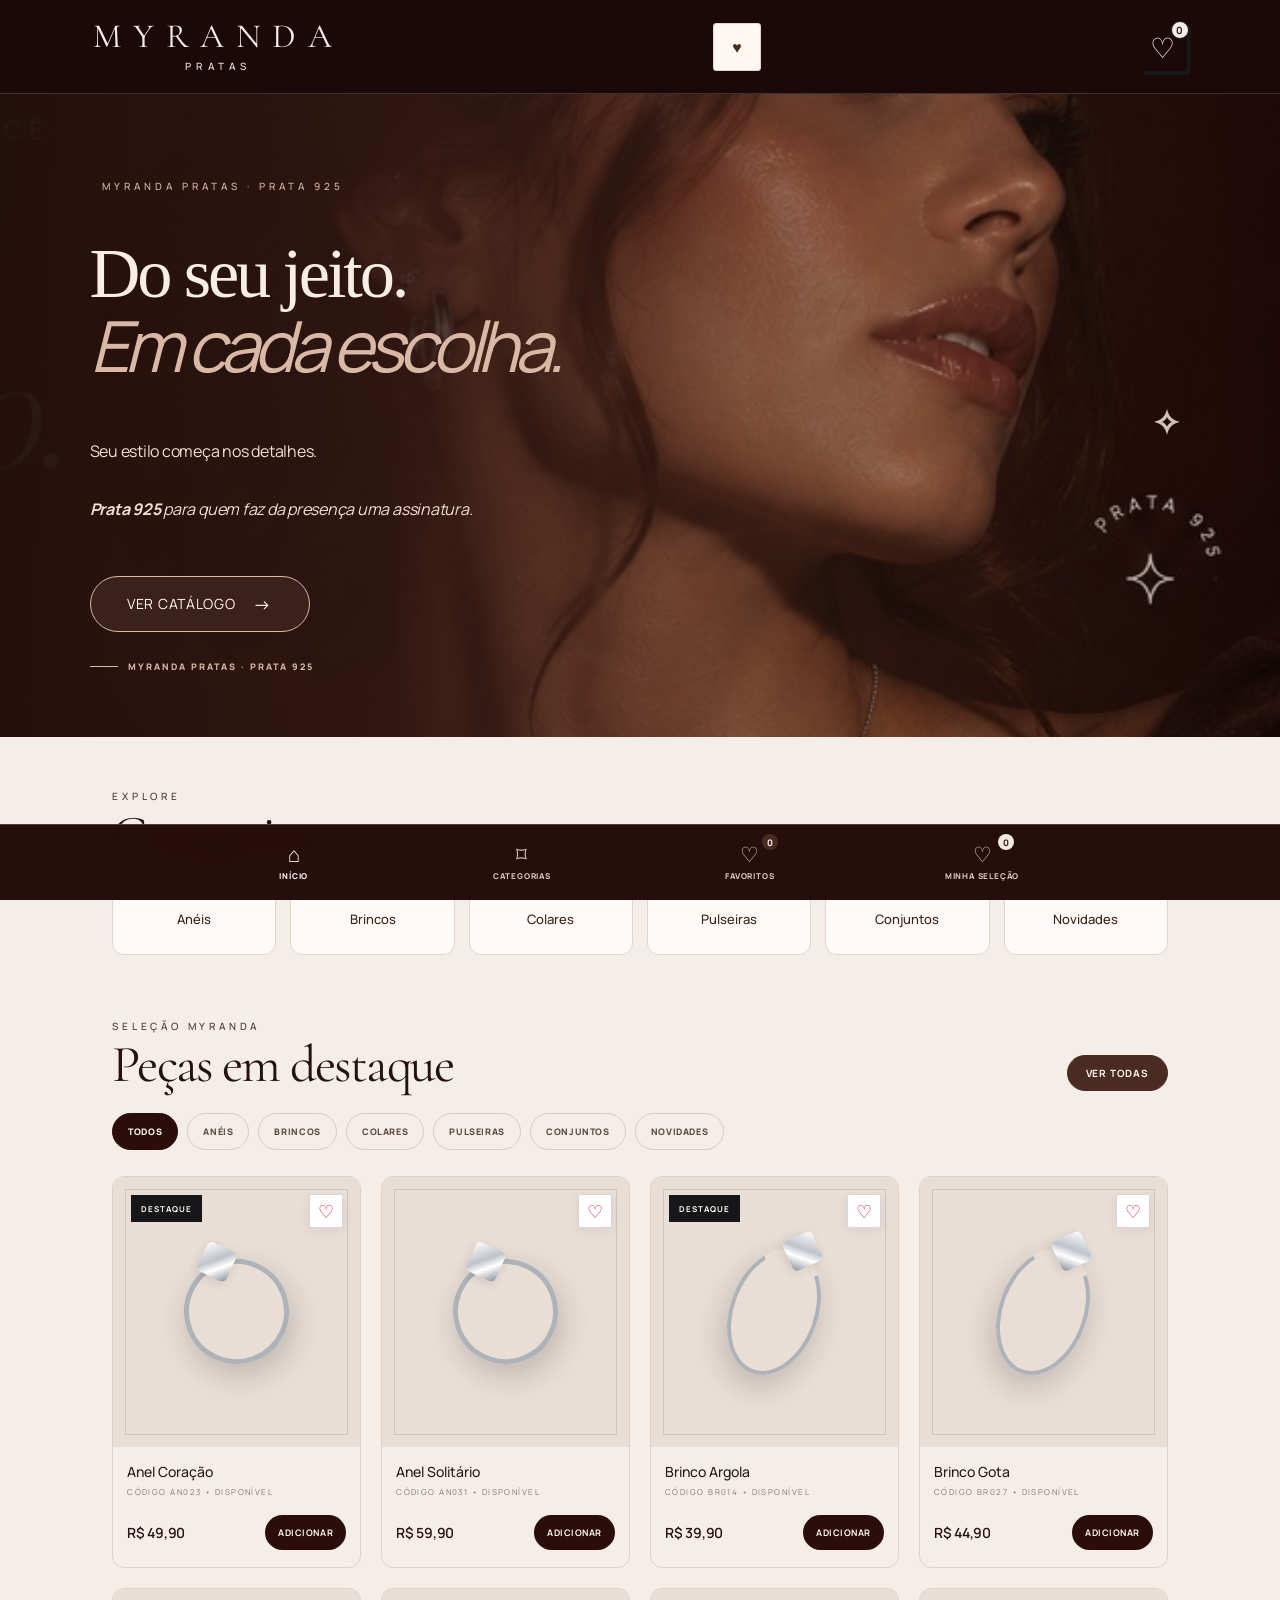
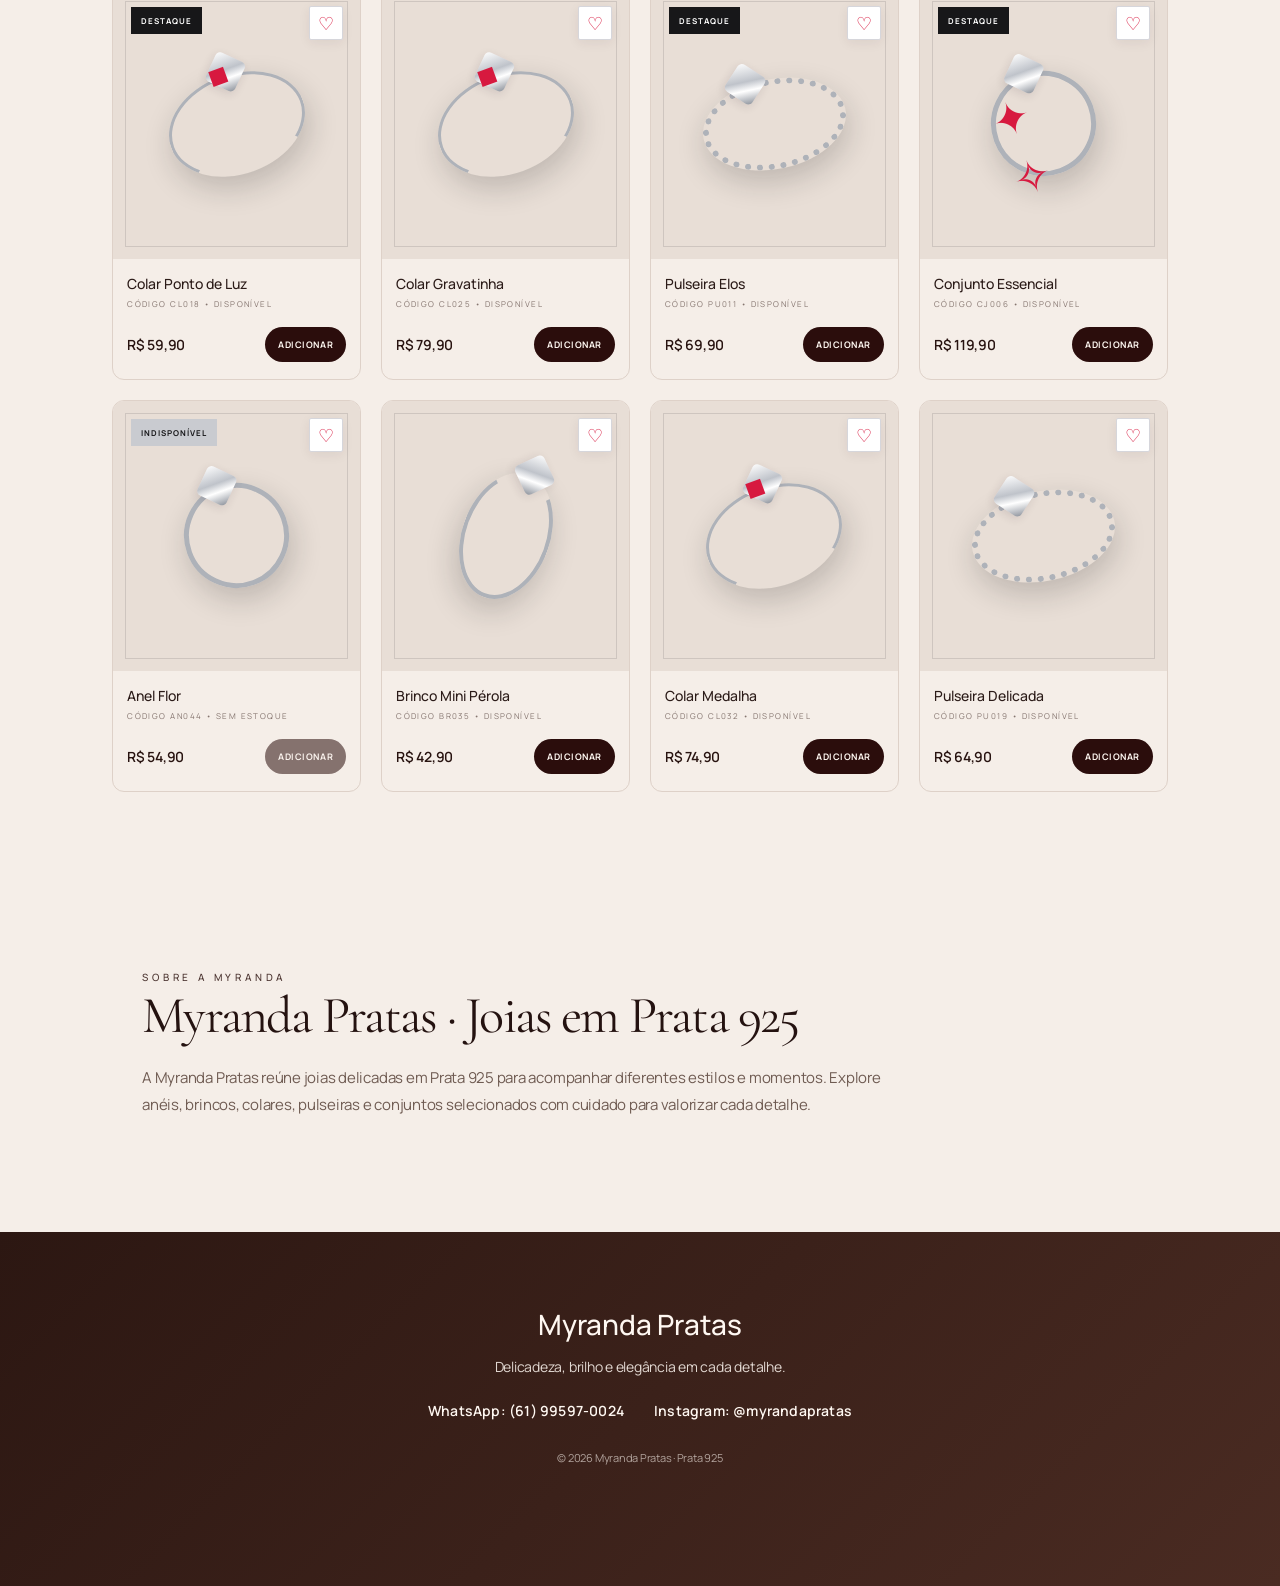
==== index.html @ 4dbdf655 "Update index.html" ====
<!DOCTYPE html>
<html lang="pt-BR">
<head>
  <meta charset="UTF-8">
  <meta name="viewport" content="width=device-width, initial-scale=1.0, viewport-fit=cover">
  <meta name="theme-color" content="#2B0D0C">
  <meta name="google-site-verification" content="fYG1hCP8jU2A4NxeU1qpyG-1FW6G8xIMDSJrLlhMIgE">
  <title>Myranda Pratas | Joias em Prata 925</title>
  <meta name="description" content="Descubra joias em Prata 925 na Myranda Pratas. Anéis, brincos, colares, pulseiras e conjuntos delicados para todos os momentos.">
  <meta name="robots" content="index, follow, max-image-preview:large">
  <meta name="applebot" content="all">
  <meta name="apple-mobile-web-app-title" content="Myranda Pratas">
  <meta name="apple-mobile-web-app-capable" content="yes">
  <meta name="apple-mobile-web-app-status-bar-style" content="default">
  <link rel="canonical" href="https://myrandapratas.vercel.app/">

  <meta property="og:type" content="website">
  <meta property="og:locale" content="pt_BR">
  <meta name="application-name" content="Myranda Pratas">
  <meta property="og:site_name" content="Myranda Pratas">
  <meta property="og:title" content="Myranda Pratas | Joias em Prata 925">
  <meta property="og:description" content="Joias delicadas em Prata 925. Explore anéis, brincos, colares, pulseiras e conjuntos da Myranda Pratas.">
  <meta property="og:url" content="https://myrandapratas.vercel.app/">
  <meta property="og:image" content="https://myrandapratas.vercel.app/icon-512.png">
  <meta property="og:image:alt" content="Myranda Pratas">

  <meta name="twitter:card" content="summary_large_image">
  <meta name="twitter:title" content="Myranda Pratas | Joias em Prata 925">
  <meta name="twitter:description" content="Joias delicadas em Prata 925 para todos os momentos.">
  <meta name="twitter:image" content="https://myrandapratas.vercel.app/icon-512.png">

  <script type="application/ld+json">
  {
    "@context": "https://schema.org",
    "@graph": [
      {
        "@type": "Organization",
        "@id": "https://myrandapratas.vercel.app/#organization",
        "name": "Myranda Pratas",
        "alternateName": "Myranda",
        "description": "Joias em Prata 925: anéis, brincos, colares, pulseiras e conjuntos delicados.",
        "url": "https://myrandapratas.vercel.app/",
        "logo": "https://myrandapratas.vercel.app/icon-512.png",
        "sameAs": [
          "https://www.instagram.com/myrandapratas/"
        ],
        "contactPoint": {
          "@type": "ContactPoint",
          "telephone": "+55-61-99597-0024",
          "contactType": "customer service",
          "availableLanguage": "pt-BR"
        }
      },
      {
        "@type": "WebSite",
        "@id": "https://myrandapratas.vercel.app/#website",
        "url": "https://myrandapratas.vercel.app/",
        "name": "Myranda Pratas",
        "alternateName": ["Myranda", "Myranda Pratas 925"],
        "inLanguage": "pt-BR",
        "publisher": {
          "@id": "https://myrandapratas.vercel.app/#organization"
        }
      }
    ]
  }
  </script>
  <link rel="preconnect" href="https://fonts.googleapis.com">
  <link rel="preconnect" href="https://fonts.gstatic.com" crossorigin>
  <link href="https://fonts.googleapis.com/css2?family=Cormorant+Garamond:ital,wght@0,400;0,500;1,400;1,500&family=Manrope:wght@400;500;600;700;800&display=swap" rel="stylesheet">
  <link rel="stylesheet" href="style.css">
<link rel="manifest" href="manifest.json">
  <link rel="icon" type="image/png" sizes="512x512" href="/icon-512.png">
  <link rel="shortcut icon" href="/icon-512.png">
  <link rel="apple-touch-icon" sizes="512x512" href="/icon-512.png">

<style>
  .myranda-about{
    max-width:1180px;
    margin:0 auto;
    padding-top:54px;
    padding-bottom:54px;
  }
  .myranda-about-text{
    max-width:760px;
    margin:0;
    color:#6f5b52;
    font-size:15px;
    line-height:1.8;
  }
  @media(max-width:600px){
    .myranda-about{
      padding-top:36px!important;
      padding-bottom:38px!important;
    }
    .myranda-about .section-heading h2{
      font-size:30px!important;
      line-height:1.05!important;
    }
    .myranda-about-text{
      font-size:13px;
      line-height:1.7;
    }
  }
</style>

<style id="hero-mobile-final">
  @media (max-width: 600px) {
    .hero-content h1{
      font-size: clamp(2.8rem, 12vw, 3.25rem) !important;
      line-height: 1.04 !important;
      letter-spacing: 0 !important;
      word-spacing: 0.08em !important;
      max-width: none !important;
    }

    .hero-content h1 .hero-first-line,
    .hero-content h1 .hero-second-line{
      display: inline-block !important;
      white-space: nowrap !important;
    }

    .hero-content h1 .hero-second-line{
      margin-left: 1.15rem !important;
      font-size: 0.92em !important;
      letter-spacing: 0 !important;
      word-spacing: 0.08em !important;
    }

    .hero-copy{
      max-width: 320px !important;
    }
  }
</style>

</head>
<body>
  <div class="app-shell">
    <header class="topbar">
      <a class="brand-mini" href="#inicio" aria-label="Myrandapratas">
        <span>MYRANDA</span>
        <strong>PRATAS</strong>
      </a>
      <button class="selection-top favorites-top" id="openFavoritesTop" aria-label="Abrir favoritos">♥</button>
      <button class="selection-top" id="openSelectionTop" aria-label="Abrir minha seleção">
        <span class="bag-icon">♡</span>
        <span class="top-count" id="topCount">0</span>
      </button>
    </header>

    <main>
     



<section class="hero hero-myranda" id="inicio">
  <div class="hero-image" aria-hidden="true"></div>
  <div class="hero-overlay" aria-hidden="true"></div>

  <div class="hero-content">
    <p class="eyebrow">MYRANDA PRATAS · PRATA 925</p>

    <h1><span class="hero-first-line">Do seu jeito.</span><br><em class="hero-second-line">Em cada escolha.</em></h1>

    <p class="hero-copy">
      Seu estilo começa nos detalhes.<br>
      <em><strong>Prata 925</strong> para quem faz da presença uma assinatura.</em>
    </p>

    <button class="primary-btn hero-btn" id="goCatalog">
      Ver catálogo <span>→</span>
    </button>

    <div class="hero-signature">
      <span></span>
      MYRANDA PRATAS · PRATA 925
    </div>
  </div>
</section>


      
      <section class="section categories-section" id="categorias">
        <div class="section-heading">
          <div>
            <span class="eyebrow">EXPLORE</span>
            <h2>Categorias</h2>
          </div>
        </div>
        <div class="category-grid" id="categoryGrid"></div>
      </section>

      <section class="section" id="catalogo">
        <div class="section-heading catalog-heading">
          <div>
            <span class="eyebrow">SELEÇÃO MYRANDA</span>
            <h2>Peças em destaque</h2>
          </div>
          <button class="text-btn" id="showAll">Ver todas</button>
        </div>

        <div class="filter-row" id="filterRow"></div>
        <div class="product-grid" id="productGrid"></div>
      </section>

      <section id="productDetails" class="product-details" hidden>
        <button type="button" id="backToCatalogDetails" class="text-btn">
          ← Voltar ao catálogo
        </button>
        <div id="productDetailsContent"></div>
      </section>
    </main>

    <div class="selection-bar" id="selectionBar" hidden>
      <div>
        <span id="selectionBarCount">0 peças</span>
        <strong id="selectionBarTotal">R$ 0,00</strong>
      </div>
      <button class="primary-btn" id="openSelection">Minha seleção <span>→</span></button>
    </div>

    <nav class="bottom-nav" aria-label="Navegação">
      <a href="#inicio" class="nav-item active"><span>⌂</span><small>Início</small></a>
      <a href="#categorias" class="nav-item"><span>⌑</span><small>Categorias</small></a>
      <button class="nav-item nav-favorites" id="openFavoritesBottom" type="button"><span>♡<b id="favoriteCountBottom">0</b></span><small>Favoritos</small></button>
      <button class="nav-item nav-selection" id="openSelectionBottom">
        <span>♡<b id="bottomCount">0</b></span><small>Minha seleção</small>
      </button>
    </nav>
  </div>


  <div class="modal-backdrop" id="favoritesModal" aria-hidden="true">
    <section class="selection-modal favorites-modal" role="dialog" aria-modal="true" aria-labelledby="favoritesTitle">
      <button type="button" class="close-btn" id="closeFavorites" aria-label="Fechar favoritos">×</button>
      <div class="modal-header">
        <span class="eyebrow">SUAS PEÇAS PREFERIDAS</span>
        <h2 id="favoritesTitle">Meus favoritos</h2>
        <p>Salve suas joias favoritas e escolha quando quiser.</p>
      </div>
      <div class="favorites-grid" id="favoritesList"></div>
    </section>
  </div>

  <div class="modal-backdrop" id="selectionModal" aria-hidden="true">
    <section class="selection-modal" role="dialog" aria-modal="true" aria-labelledby="selectionTitle">
      <button class="close-btn" id="closeSelection" aria-label="Fechar">×</button>
      <div class="modal-header">
        <span class="eyebrow">SUA ESCOLHA</span>
        <h2 id="selectionTitle">Minha seleção</h2>
        <p>Revise suas peças antes de confirmar.</p>
      </div>
      <div class="selection-list" id="selectionList"></div>
      <div class="selection-footer">
        <div class="total-line"><span>Total</span><strong id="modalTotal">R$ 0,00</strong></div>
        <button class="primary-btn confirm-btn" id="confirmSelection">Confirmar seleção <span>→</span></button>
        <p class="microcopy">Sem pagamento online. Esta seleção serve para separar e organizar suas peças.</p>
      </div>
    </section>
  </div>

  <div class="modal-backdrop" id="successModal" aria-hidden="true">
    <section class="success-modal" role="dialog" aria-modal="true">
      <div class="success-mark">✓</div>
      <span class="eyebrow">SELEÇÃO CRIADA</span>
      <h2>Prontinho! ✨</h2>
      <p>Sua seleção foi registrada como:</p>
      <div class="selection-code" id="selectionCode">#A4821</div>
      <div class="success-summary" id="successSummary"></div>
      <button class="primary-btn" id="sendWhatsApp" style="margin-bottom:10px;">
  Enviar seleção pelo WhatsApp <span>→</span>
</button>
      <button class="primary-btn" id="backToCatalog">Continuar navegando <span>→</span></button>
    </section>
  </div>


  <div class="modal-backdrop photo-zoom-modal" id="photoZoomModal" aria-hidden="true">
    <section class="photo-zoom-content" role="dialog" aria-modal="true" aria-label="Foto ampliada da joia">
      <button type="button" class="photo-zoom-close" id="closePhotoZoom" aria-label="Fechar foto ampliada">×</button>
      <img id="zoomedProductImage" alt="" />
      <p id="zoomedProductName"></p>
    </section>
  </div>

 <div class="toast" id="toast"></div>


<section class="section myranda-about" aria-labelledby="sobre-myranda">
  <div class="section-heading">
    <div>
      <span class="eyebrow">SOBRE A MYRANDA</span>
      <h2 id="sobre-myranda">Myranda Pratas · Joias em Prata 925</h2>
    </div>
  </div>

  <p class="myranda-about-text">
    A Myranda Pratas reúne joias delicadas em Prata 925 para acompanhar diferentes estilos e momentos.
    Explore anéis, brincos, colares, pulseiras e conjuntos selecionados com cuidado para valorizar cada detalhe.
  </p>
</section>

<footer class="myranda-footer">
  <div class="footer-content">
    <h2>Myranda Pratas</h2>

    <p class="footer-text">
      Delicadeza, brilho e elegância em cada detalhe.
    </p>

    <div class="footer-contacts">
      <a href="https://wa.me/5561995970024" target="_blank" rel="noopener">
        WhatsApp: (61) 99597-0024
      </a>

      <a href="https://instagram.com/myrandapratas" target="_blank" rel="noopener">
        Instagram: @myrandapratas
      </a>
    </div>

    <p class="footer-copy">
      © 2026 Myranda Pratas · Prata 925
    </p>
  </div>
</footer>

<script src="script.js"></script>
</body>
</html>
---- style.css ----
/* MYRANDA PRATAS — identidade visual: marcante, delicada e contemporânea */
:root{
  --coffee:#351d30;--coffee-dark:#21151f;--cream:#f5f0f3;--cream-2:#e9dfe7;
  --paper:#fffdfd;--gold:#a88aa4;--gold-light:#d8c5d6;--text:#30242f;--muted:#796d79;
  --line:#e4d9e2;--white:#fff;--shadow:0 18px 48px rgba(48,27,44,.11);
  --plum:#4b2945;--silver:#c5c6cc;
}
*{box-sizing:border-box}
html{scroll-behavior:smooth;scroll-padding-top:90px}
body{margin:0;background:var(--cream);color:var(--text);font-family:"DM Sans",sans-serif;-webkit-font-smoothing:antialiased}
button,a{font:inherit}button{cursor:pointer;border:0}a{text-decoration:none;color:inherit}.app-shell{min-height:100vh;padding-bottom:170px}
.topbar{position:sticky;top:0;z-index:20;height:76px;background:rgba(255,253,253,.91);backdrop-filter:blur(18px);display:flex;align-items:center;justify-content:space-between;padding:0 max(22px,calc((100% - 1160px)/2));border-bottom:1px solid rgba(53,29,48,.1)}
.brand-mini{line-height:.9;letter-spacing:.2em;color:var(--coffee);display:flex;flex-direction:column;font-size:9px;text-transform:uppercase}.brand-mini strong{font-family:"Cormorant Garamond",serif;font-size:25px;letter-spacing:.12em;font-weight:600;margin-top:5px}
.selection-top{width:46px;height:46px;border-radius:50%;background:var(--coffee);color:#fff;position:relative;display:grid;place-items:center;box-shadow:0 7px 18px rgba(53,29,48,.18);transition:transform .25s}.selection-top:hover{transform:translateY(-2px)}.bag-icon{font-size:21px;line-height:1}.top-count{position:absolute;right:-2px;top:-2px;width:18px;height:18px;border-radius:50%;background:var(--silver);font-size:10px;display:grid;place-items:center;color:var(--coffee-dark);font-weight:700}
.hero{max-width:1160px;margin:0 auto;min-height:570px;display:flex;align-items:center;padding:72px 8%;position:relative;overflow:hidden;border-radius:0 0 8px 8px;background:radial-gradient(ellipse at 77% 43%,rgba(168,138,164,.24) 0,transparent 38%),linear-gradient(115deg,#f8f3f6 0%,#eee4ed 58%,#e2d5e2 100%)}
.hero:before{content:"";position:absolute;inset:22px;border:1px solid rgba(75,41,69,.12);pointer-events:none}.hero-content{position:relative;z-index:2;max-width:530px}.eyebrow{font-size:10px;letter-spacing:.25em;font-weight:700;color:var(--plum);display:block;text-transform:uppercase}
.hero h1{font-family:"Cormorant Garamond",serif;font-size:clamp(66px,8.5vw,108px);line-height:.78;margin:24px 0;color:var(--coffee-dark);font-weight:500;letter-spacing:-.045em}.hero h1 em{font-weight:400;color:var(--plum);font-style:italic}.hero-copy{max-width:390px;color:var(--muted);font-size:14px;line-height:1.85;margin-bottom:30px}
.primary-btn{background:var(--coffee);color:#fff;border-radius:4px;padding:15px 21px;font-weight:600;font-size:12px;letter-spacing:.04em;box-shadow:0 9px 24px rgba(53,29,48,.16);transition:transform .22s,background .22s;display:inline-flex;align-items:center;justify-content:center;gap:18px}.primary-btn:hover{transform:translateY(-2px);background:var(--plum)}.primary-btn span{font-size:18px}.hero-btn{min-width:185px}
.hero-jewel{position:absolute;right:8%;width:330px;height:330px;border-radius:50%;background:radial-gradient(circle at 35% 28%,rgba(255,255,255,.95),rgba(255,255,255,.22) 65%);border:1px solid rgba(168,138,164,.48);box-shadow:inset 0 0 60px rgba(255,255,255,.4),0 35px 80px rgba(53,29,48,.12)}.ring{position:absolute;width:178px;height:178px;border:7px solid rgba(155,135,158,.86);border-radius:50%;left:75px;top:88px;transform:rotate(-24deg);border-right-color:transparent;filter:drop-shadow(4px 7px 5px rgba(53,29,48,.2))}.ring:after{content:"";position:absolute;width:43px;height:43px;background:linear-gradient(135deg,#fff,#c9cbd2 60%,#f6edf4);transform:rotate(45deg);left:59px;top:-28px;border-radius:7px;box-shadow:0 4px 14px rgba(53,29,48,.17)}.spark{position:absolute;color:var(--plum);font-size:27px}.spark-a{right:47px;top:48px}.spark-b{left:39px;bottom:48px;font-size:19px}
.section{max-width:1160px;margin:0 auto;padding:72px 28px 12px}.section-heading{display:flex;align-items:end;justify-content:space-between;margin-bottom:27px}.section-heading h2{font-family:"Cormorant Garamond",serif;font-size:46px;line-height:.98;margin:9px 0 0;color:var(--coffee-dark);font-weight:500;letter-spacing:-.02em}.text-btn{background:transparent;color:var(--coffee);font-size:11px;font-weight:700;border-bottom:1px solid var(--gold);padding:5px 0;letter-spacing:.04em}
.category-grid{display:grid;grid-template-columns:repeat(6,1fr);gap:12px}.category-card{background:rgba(255,253,253,.82);border:1px solid var(--line);border-radius:5px;padding:19px 8px;text-align:center;min-height:112px;display:flex;flex-direction:column;align-items:center;justify-content:center;gap:10px;transition:transform .22s,border-color .22s,box-shadow .22s}.category-card:hover,.category-card.selected{transform:translateY(-3px);border-color:var(--gold);box-shadow:var(--shadow)}.category-icon{font-size:25px;filter:saturate(.7)}.category-card span:last-child{font-size:10px;font-weight:600;color:var(--coffee);letter-spacing:.02em}
.filter-row{display:flex;gap:8px;overflow:auto;padding-bottom:12px;margin-bottom:5px;scrollbar-width:none}.filter-row::-webkit-scrollbar{display:none}.filter{white-space:nowrap;padding:10px 16px;border:1px solid var(--line);border-radius:3px;background:transparent;color:var(--muted);font-size:10px;letter-spacing:.03em;transition:all .2s}.filter.active{background:var(--coffee);border-color:var(--coffee);color:#fff}
.product-grid{display:grid;grid-template-columns:repeat(4,minmax(0,1fr));gap:20px}.product-card{background:var(--paper);border-radius:5px;overflow:hidden;border:1px solid var(--line);position:relative;transition:transform .25s,box-shadow .25s,border-color .25s}.product-card:hover{transform:translateY(-5px);box-shadow:var(--shadow);border-color:#d4c1d2}.product-image{height:250px;background:radial-gradient(circle at 50% 38%,#fff 0,#f0e9ef 48%,#e5dbe5 100%);position:relative;overflow:hidden;display:grid;place-items:center}.product-image img{width:100%;height:100%;object-fit:cover;transition:transform .45s}.product-card:hover .product-image img{transform:scale(1.035)}.jewel-art{width:105px;height:105px;border-radius:50%;border:5px solid rgba(160,139,164,.9);transform:rotate(-20deg);position:relative;box-shadow:0 12px 30px rgba(53,29,48,.13)}.jewel-art:after{content:"";position:absolute;width:32px;height:32px;top:-22px;left:30px;background:linear-gradient(135deg,#fff,#c7c9d0 65%,#eee4ee);transform:rotate(45deg);border-radius:5px;box-shadow:0 3px 10px rgba(53,29,48,.12)}.jewel-earring{width:88px;height:130px;border:4px solid rgba(160,139,164,.9);border-top-color:transparent;border-radius:50%;transform:rotate(20deg)}.jewel-necklace{width:140px;height:100px;border:3px solid rgba(160,139,164,.86);border-bottom-color:transparent;border-radius:50%;position:relative}.jewel-necklace:after{content:"◆";position:absolute;left:58px;bottom:-27px;color:#a88aa4;font-size:29px}.jewel-bracelet{width:145px;height:90px;border:6px dotted rgba(160,139,164,.82);border-radius:50%;transform:rotate(-12deg)}.jewel-set:before{content:"✦  ✧";font-size:45px;color:#a88aa4;letter-spacing:10px}.badge{position:absolute;top:12px;left:12px;background:rgba(255,253,253,.94);padding:6px 9px;border-radius:2px;font-size:9px;font-weight:700;letter-spacing:.08em;color:var(--coffee)}.badge.off{color:#8b6d86}.heart-btn{position:absolute;right:12px;top:12px;width:34px;height:34px;border-radius:50%;background:rgba(255,253,253,.94);color:var(--coffee);font-size:18px;box-shadow:0 3px 12px rgba(53,29,48,.07)}.product-info{padding:17px}.product-name{font-family:"Cormorant Garamond",serif;font-size:25px;font-weight:500;color:var(--coffee-dark);margin:0 0 5px}.product-meta{font-size:10px;color:var(--muted);letter-spacing:.04em}.product-bottom{display:flex;align-items:end;justify-content:space-between;gap:8px;margin-top:16px}.price{font-size:15px;font-weight:700;color:var(--coffee)}.add-btn{padding:10px 13px;border-radius:3px;background:var(--cream-2);color:var(--coffee);font-size:10px;font-weight:700;transition:background .2s,color .2s}.add-btn:hover{background:var(--coffee);color:white}.add-btn.added{background:var(--coffee);color:#fff}.add-btn:disabled{opacity:.55;cursor:not-allowed}
.selection-bar{position:fixed;z-index:30;bottom:78px;left:50%;transform:translateX(-50%);width:min(650px,calc(100% - 28px));background:var(--coffee-dark);color:#fff;border:1px solid rgba(216,197,214,.25);border-radius:6px;padding:13px 14px 13px 19px;display:flex;align-items:center;justify-content:space-between;box-shadow:0 15px 45px rgba(33,21,31,.28)}.selection-bar div{display:flex;flex-direction:column;gap:3px}.selection-bar span{font-size:10px;color:#d8cbd7}.selection-bar strong{font-size:14px}.selection-bar .primary-btn{background:#f5eff4;color:var(--coffee);box-shadow:none;padding:12px 15px}.selection-bar[hidden]{display:none!important}
.bottom-nav{position:fixed;z-index:25;bottom:0;left:0;right:0;height:72px;background:rgba(255,253,253,.96);backdrop-filter:blur(16px);border-top:1px solid var(--line);display:flex;justify-content:center;gap:60px}.nav-item{background:none;color:#9a8c98;display:flex;flex-direction:column;align-items:center;justify-content:center;gap:4px;min-width:70px;position:relative}.nav-item span{font-size:22px;line-height:1}.nav-item small{font-size:9px;font-weight:600}.nav-item.active{color:var(--coffee)}.nav-selection b{position:absolute;background:var(--gold);color:#fff;width:16px;height:16px;border-radius:50%;font-size:9px;display:grid;place-items:center;top:9px;right:11px}
.modal-backdrop{position:fixed;inset:0;background:rgba(33,21,31,.58);z-index:50;display:none;align-items:end;justify-content:center;padding:0;backdrop-filter:blur(4px)}.modal-backdrop.open{display:flex}.selection-modal{background:var(--paper);width:min(640px,100%);max-height:90vh;border-radius:10px 10px 0 0;padding:30px 24px 24px;position:relative;overflow:auto}.close-btn{position:absolute;right:18px;top:18px;width:38px;height:38px;border-radius:50%;background:var(--cream-2);color:var(--coffee);font-size:25px}.modal-header{padding-right:50px}.modal-header h2,.success-modal h2{font-family:"Cormorant Garamond",serif;color:var(--coffee-dark);font-size:44px;margin:7px 0 4px;font-weight:500}.modal-header p{font-size:12px;color:var(--muted);margin:0 0 22px}.selection-list{display:flex;flex-direction:column;gap:10px}.selected-item{display:flex;align-items:center;gap:12px;padding:10px;background:var(--cream);border-radius:5px}.selected-thumb{width:64px;height:64px;border-radius:4px;background:#e9dfe8;display:grid;place-items:center;flex:none}.selected-thumb .jewel-art{width:38px;height:38px;border-width:3px}.selected-thumb .jewel-art:after{width:12px;height:12px;left:11px;top:-9px}.selected-details{flex:1}.selected-details strong{display:block;font-family:"Cormorant Garamond",serif;font-size:20px}.selected-details span{font-size:9px;color:var(--muted)}.selected-price{font-weight:700;font-size:13px}.remove-btn{background:none;color:#947d91;font-size:16px;padding:5px}.empty-state{text-align:center;padding:35px 10px;color:var(--muted);font-size:13px}.selection-footer{border-top:1px solid var(--line);margin-top:20px;padding-top:18px}.total-line{display:flex;justify-content:space-between;align-items:center;margin-bottom:14px;font-size:13px}.total-line strong{font-size:20px;color:var(--coffee)}.confirm-btn{width:100%}.microcopy{text-align:center;font-size:9px;color:#a08d9f;margin:10px 0 0}
.success-modal{background:var(--paper);width:min(450px,calc(100% - 28px));border-radius:8px;padding:42px 25px;text-align:center;margin:auto;box-shadow:var(--shadow)}.success-mark{width:62px;height:62px;border-radius:50%;background:#e6dce7;color:var(--coffee);display:grid;place-items:center;margin:0 auto 18px;font-size:30px}.success-modal h2{font-size:50px}.success-modal p{color:var(--muted);font-size:13px}.selection-code{font-family:"Cormorant Garamond",serif;font-size:35px;color:var(--gold);font-weight:600;margin:14px 0}.success-summary{font-size:11px;color:var(--muted);margin:10px auto 24px;line-height:1.6}.success-modal .primary-btn{width:100%}.toast{position:fixed;z-index:80;left:50%;bottom:100px;transform:translate(-50%,20px);background:var(--coffee-dark);color:#fff;padding:12px 17px;border-radius:4px;font-size:11px;opacity:0;pointer-events:none;transition:.25s}.toast.show{opacity:1;transform:translate(-50%,0)}
.product-photo{width:100%;height:100%;display:block;object-fit:cover;object-position:center}.card-quantity-control{display:flex;align-items:center;gap:3px;background:#f5eff4;border:1px solid #e4d9e2;border-radius:4px;padding:3px}.card-quantity-control button{width:25px;height:25px;padding:0;border:none;border-radius:3px;background:#fff;color:#351d30;font-size:15px;line-height:1;cursor:pointer;display:flex;align-items:center;justify-content:center}.card-quantity-control span{min-width:15px;text-align:center;font-size:13px;font-weight:700;color:#351d30}
@media(max-width:850px){.hero{min-height:500px}.hero-jewel{right:-70px;opacity:.72}.category-grid{grid-template-columns:repeat(3,1fr)}.product-grid{grid-template-columns:repeat(2,minmax(0,1fr))}.section{padding-left:22px;padding-right:22px}}
@media(max-width:560px){.topbar{height:66px;padding:0 20px}.hero{min-height:590px;padding:48px 25px;align-items:flex-start}.hero:before{inset:12px}.hero-content{padding-top:30px}.hero h1{font-size:70px}.hero-copy{max-width:300px;font-size:13px}.hero-jewel{width:245px;height:245px;right:-38px;bottom:20px;opacity:.65}.ring{width:132px;height:132px;left:55px;top:65px;border-width:6px}.ring:after{width:34px;height:34px;left:44px;top:-23px}.section{padding:52px 16px 10px}.section-heading{margin-bottom:20px}.section-heading h2{font-size:37px}.category-grid{gap:8px}.category-card{min-height:96px;border-radius:4px;padding:14px 5px}.category-icon{font-size:21px}.category-card span:last-child{font-size:10px}.product-grid{gap:10px}.product-image{height:185px}.product-info{padding:12px}.product-name{font-size:21px}.product-meta{font-size:9px}.price{font-size:13px}.add-btn{font-size:9px;padding:8px}.bottom-nav{gap:25px;height:70px}.selection-bar{bottom:77px;border-radius:5px}.selection-bar .primary-btn{font-size:10px;padding:11px}.selection-bar strong{font-size:13px}.selection-modal{padding:26px 16px 20px}}
@media(max-width:380px){.product-grid{grid-template-columns:1fr}.product-image{height:240px}.hero h1{font-size:62px}.bottom-nav{gap:12px}.section-heading h2{font-size:33px}}
@media(prefers-reduced-motion:reduce){*,*::before,*::after{scroll-behavior:auto!important;transition:none!important;animation:none!important}}

/* MYRANDA PRATAS — IDENTIDADE VINHO E PRATA */
:root {
  --coffee: #651D32;
  --coffee-dark: #3D111F;
  --cream: #F8F4F2;
  --cream-2: #EFE5E7;
  --paper: #FFFCFB;
  --gold: #B77D91;
  --gold-light: #D8B8C3;
  --text: #38232B;
  --muted: #826D75;
  --line: #E5D5DB;
  --white: #FFFFFF;
  --shadow: 0 18px 50px rgba(61, 17, 31, .12);
}

/* Banner */
.hero {
  background:
    radial-gradient(circle at 76% 40%, #E8CCD5 0, #F0E1E5 22%, transparent 48%),
    linear-gradient(135deg, #FBF5F6, #EAD8DF);
}

.hero h1 em {
  color: #8F3D59;
}

/* Elementos metálicos e joias ilustrativas */
.ring {
  border-color: rgba(166, 119, 140, .8);
  border-right-color: transparent;
}

.ring:after {
  background: linear-gradient(135deg, #FFFFFF, #C5C6CC);
}

.jewel-art {
  border-color: rgba(166, 119, 140, .8);
}

.jewel-art:after {
  background: linear-gradient(135deg, #FFFFFF, #C5C6CC);
}

.jewel-earring {
  border-color: rgba(166, 119, 140, .8);
  border-top-color: transparent;
}

.jewel-necklace {
  border-color: rgba(166, 119, 140, .8);
  border-bottom-color: transparent;
}

.jewel-necklace:after {
  color: #AEB0B8;
}

.jewel-bracelet {
  border-color: rgba(166, 119, 140, .8);
}

.jewel-set:before {
  color: #AEB0B8;
}

/* Seleção, quantidade e navegação */
.card-quantity-control {
  background: #F8F0F3;
  border-color: #E5D5DB;
}

.card-quantity-control button {
  color: #651D32;
}

.card-quantity-control span {
  color: #651D32;
}

.top-count,
.nav-selection b {
  background: #B77D91;
}

.success-mark {
  background: #EFE0E6;
  color: #651D32;
}

::selection {
  background: #651D32;
  color: #FFFFFF;
}

/* Interação */
.primary-btn:hover {
  background: #3D111F;
}

.category-card:hover,
.category-card.selected {
  border-color: #9B536E;
}

.product-card:hover {
  border-color: #E0C3CE;
}

.filter.active {
  background: #651D32;
  border-color: #651D32;
}


/* MYRANDA PRATAS — VERMELHO INTENSO */

:root {
  --coffee: #B0002A;
  --coffee-dark: #79001D;
  --cream: #F8F3F3;
  --cream-2: #F0E2E5;
  --paper: #FFFCFC;
  --gold: #B0002A;
  --gold-light: #D96A83;
  --text: #32151D;
  --muted: #80666D;
  --line: #E7D4DA;
  --white: #FFFFFF;
  --shadow: 0 18px 50px rgba(121, 0, 29, .18);
}

/* Banner mais intenso */
.hero {
  background:
    radial-gradient(
      circle at 78% 42%,
      #F0D5DC 0,
      #F4E4E8 23%,
      transparent 49%
    ),
    linear-gradient(125deg, #FFF8F8, #EBD0D8);
}

/* Títulos e detalhes */
.hero h1 em {
  color: #B0002A;
}

.eyebrow {
  color: #B0002A;
}

.text-btn {
  color: #B0002A;
  border-color: #B0002A;
}

/* Botões principais */
.primary-btn {
  background: #B0002A;
  box-shadow: 0 10px 25px rgba(176, 0, 42, .22);
}

.primary-btn:hover {
  background: #79001D;
}

/* Categorias e filtros */
.category-card:hover,
.category-card.selected {
  border-color: #B0002A;
}

.filter.active {
  background: #B0002A;
  border-color: #B0002A;
}

/* Preços e seleção */
.price,
.product-name,
.modal-header h2,
.success-modal h2 {
  color: #79001D;
}

.selection-bar {
  background: #79001D;
}

.top-count,
.nav-selection b {
  background: #B0002A;
}

/* Contornos das joias ilustrativas */
.ring {
  border-color: rgba(176, 0, 42, .72);
  border-right-color: transparent;
}

.jewel-art {
  border-color: rgba(176, 0, 42, .68);
}

.jewel-earring {
  border-color: rgba(176, 0, 42, .68);
  border-top-color: transparent;
}

.jewel-necklace {
  border-color: rgba(176, 0, 42, .68);
  border-bottom-color: transparent;
}

.jewel-bracelet {
  border-color: rgba(176, 0, 42, .55);
}

::selection {
  background: #B0002A;
  color: #FFFFFF;
}

/* BANNER MYRANDA PRATAS */
.hero-myranda {
  position: relative;
  overflow: hidden;
  isolation: isolate;
  background: linear-gradient(125deg, #B0002A 0%, #8B001F 55%, #5E0018 100%);
  color: #fff;
  border-radius: 24px;
  min-height: 390px;
  padding: 48px;
  display: flex;
  align-items: center;
}

.hero-myranda .hero-content {
  position: relative;
  z-index: 2;
  max-width: 560px;
}

.hero-myranda .eyebrow {
  color: #F5DCE2;
  letter-spacing: 3px;
  font-size: 11px;
}

.hero-myranda h1 {
  color: #fff;
  font-size: clamp(38px, 5vw, 64px);
  line-height: 1.08;
  margin: 18px 0;
}

.hero-myranda h1 em {
  color: #F0C9D3;
  font-style: italic;
}

.hero-myranda .hero-copy {
  color: #FFF0F3;
  line-height: 1.8;
  max-width: 390px;
}

.hero-myranda .hero-btn {
  background: #fff;
  color: #8B001F;
  margin-top: 18px;
}

.hero-myranda .hero-btn:hover {
  background: #F5DCE2;
}

.hero-myranda .hero-signature {
  display: flex;
  align-items: center;
  gap: 10px;
  margin-top: 28px;
  color: #F5DCE2;
  font-size: 9px;
  letter-spacing: 2px;
}

.hero-myranda .hero-signature span {
  display: inline-block;
  width: 28px;
  height: 1px;
  background: #D9D9D9;
}

.hero-myranda .hero-jewel-new {
  position: absolute;
  z-index: 1;
  right: 8%;
  top: 50%;
  transform: translateY(-50%);
  width: 240px;
  height: 240px;
  display: grid;
  place-items: center;
}

.hero-myranda .ring {
  width: 115px;
  height: 115px;
  border: 7px solid #E5E5E5;
  border-radius: 50%;
  box-shadow: 0 0 25px #F5DCE255, inset 0 0 12px #FFFFFF55;
  transform: rotate(-25deg);
}

.hero-myranda .jewel-orbit {
  position: absolute;
  width: 190px;
  height: 190px;
  border: 1px solid #FFFFFF55;
  border-radius: 50%;
}

.hero-myranda .jewel-orbit-two {
  width: 220px;
  height: 220px;
  border-color: #F0C9D355;
}

.hero-myranda .spark {
  position: absolute;
  color: #fff;
  font-size: 28px;
}

.hero-myranda .spark-a {
  top: 25px;
  right: 38px;
}

.hero-myranda .spark-b {
  bottom: 30px;
  left: 35px;
  color: #F0C9D3;
}

.hero-myranda .hero-number {
  position: absolute;
  bottom: 5px;
  right: 0;
  color: #FFFFFFAA;
  font-size: 12px;
  letter-spacing: 5px;
}

.hero-myranda .hero-watermark {
  position: absolute;
  right: 4%;
  bottom: -100px;
  z-index: 0;
  color: #FFFFFF0A;
  font-size: 360px;
  font-family: Georgia, serif;
  line-height: 1;
  pointer-events: none;
}

@media (max-width: 650px) {
  .hero-myranda {
    min-height: 520px;
    padding: 32px 24px;
    align-items: flex-start;
  }

  .hero-myranda .hero-content {
    max-width: 100%;
  }

  .hero-myranda h1 {
    font-size: 42px;
  }

  .hero-myranda .hero-jewel-new {
    top: auto;
    bottom: 15px;
    right: 20px;
    transform: scale(.68);
    transform-origin: bottom right;
  }

  .hero-myranda .hero-signature {
    font-size: 8px;
  }
}

/* =========================================================
   MYRANDA PRATAS — NOVA DIREÇÃO VISUAL: SCARLET / CHROME
   Editorial contemporâneo, alto contraste e formas gráficas.
   Camada visual apenas: preserva os seletores e funções atuais.
   ========================================================= */
:root{
  --coffee:#D7193F;
  --coffee-dark:#171719;
  --cream:#F3F2EF;
  --cream-2:#E6E5E2;
  --paper:#FFFFFF;
  --gold:#A9ADB4;
  --gold-light:#D8DBE0;
  --text:#202024;
  --muted:#6C6C73;
  --line:#D9D9DE;
  --white:#FFFFFF;
  --shadow:0 20px 55px rgba(20,20,25,.12);
  --plum:#D7193F;
  --silver:#C9CDD3;
}
html{scroll-padding-top:84px;background:var(--cream)}
body{background:#F3F2EF;color:var(--text);font-family:'Manrope',sans-serif;letter-spacing:-.015em}
button,a{font-family:inherit}
.app-shell{padding-bottom:112px;overflow:hidden}
.topbar{height:82px;background:rgba(243,242,239,.94);border-bottom:1px solid #d6d5d2;padding:0 max(24px,calc((100% - 1240px)/2));backdrop-filter:blur(20px)}
.brand-mini{color:#171719;font-size:9px;letter-spacing:.34em;font-weight:800}
.brand-mini strong{font-family:'Space Grotesk',sans-serif;font-size:24px;letter-spacing:-.07em;font-weight:700;margin-top:5px}
.selection-top{width:48px;height:48px;border-radius:3px;background:#D7193F;color:#fff;box-shadow:4px 4px 0 #171719;transition:transform .2s,box-shadow .2s}
.selection-top:hover{transform:translate(2px,2px);box-shadow:2px 2px 0 #171719}
.top-count{background:#C9CDD3;color:#171719;border:1px solid #171719}
.hero.hero-myranda{max-width:1240px;width:calc(100% - 40px);margin:18px auto 0;min-height:560px;padding:70px 7%;border-radius:3px;background:#D7193F;color:white;isolation:isolate;box-shadow:10px 10px 0 #171719}
.hero-myranda:before{inset:18px;border:1px solid rgba(255,255,255,.36)}
.hero-myranda:after{content:'925 / EVERYDAY OBJECTS';position:absolute;right:24px;top:25px;color:rgba(255,255,255,.72);font-size:9px;letter-spacing:.22em;font-weight:800;writing-mode:vertical-rl;z-index:2}
.hero-myranda .hero-content{max-width:600px}
.hero-myranda .eyebrow{color:#171719;display:inline-flex;background:#F3F2EF;padding:9px 12px;font-size:9px;letter-spacing:.18em;font-weight:800}
.hero-myranda h1{font-family:'Space Grotesk',sans-serif;color:#fff;font-size:clamp(58px,8vw,104px);font-weight:700;line-height:.88;letter-spacing:-.085em;margin:28px 0 22px}
.hero-myranda h1 em{font-family:'Manrope',sans-serif;color:#171719;font-style:normal;font-weight:400;letter-spacing:-.08em}
.hero-myranda .hero-copy{color:rgba(255,255,255,.9);font-size:14px;line-height:1.8;max-width:360px}
.hero-myranda .hero-btn{background:#171719;color:#fff;border:1px solid #171719;border-radius:2px;padding:16px 19px;box-shadow:5px 5px 0 rgba(255,255,255,.75);font-size:11px;text-transform:uppercase;letter-spacing:.05em}
.hero-myranda .hero-btn:hover{background:#F3F2EF;color:#171719;transform:translate(2px,2px);box-shadow:2px 2px 0 rgba(255,255,255,.75)}
.hero-myranda .hero-signature{color:#fff;font-size:9px;letter-spacing:.18em;font-weight:800;margin-top:29px}
.hero-myranda .hero-signature span{background:#171719;width:36px;height:3px}
.hero-myranda .hero-jewel-new{right:7%;width:300px;height:300px;background:radial-gradient(circle at 34% 27%,#fff 0,#dfe1e4 17%,#9297a0 45%,#25262b 73%,#151518 100%);border:8px solid #171719;box-shadow:14px 14px 0 rgba(23,23,25,.32),inset 0 0 0 1px #fff;transform:translateY(-50%) rotate(9deg)}
.hero-myranda .ring{width:150px;height:150px;left:68px;top:72px;border:8px solid #f6f6f7;border-right-color:#9297a0;box-shadow:inset 4px 4px 10px #777b83,5px 9px 12px #171719;transform:rotate(-28deg)}
.hero-myranda .ring:after{width:37px;height:37px;left:49px;top:-25px;background:linear-gradient(135deg,#fff 0%,#c7cbd1 40%,#fff 55%,#858b95 100%);border:2px solid #f8f8f8;border-radius:3px}
.hero-myranda .jewel-orbit{width:215px;height:215px;border:1px solid rgba(255,255,255,.7);border-radius:3px;transform:rotate(32deg)}
.hero-myranda .jewel-orbit-two{width:250px;height:250px;border-color:#171719;transform:rotate(12deg)}
.hero-myranda .spark{color:#171719;font-size:30px}.hero-myranda .spark-a{top:18px;right:30px}.hero-myranda .spark-b{bottom:25px;left:25px;color:#fff}
.hero-myranda .hero-number{right:-5px;bottom:-2px;color:#fff;background:#171719;padding:7px 10px;font-size:11px;letter-spacing:.2em}
.hero-myranda .hero-watermark{right:2%;bottom:-135px;color:rgba(255,255,255,.09);font-family:'Space Grotesk',sans-serif;font-weight:700;font-size:410px;letter-spacing:-.12em}
.section{max-width:1240px;padding:88px 28px 8px}
.section-heading{margin-bottom:30px;align-items:end;border-bottom:1px solid #c9c9ce;padding-bottom:18px}
.eyebrow{color:#D7193F;font-size:9px;letter-spacing:.2em;font-weight:800}
.section-heading h2{font-family:'Space Grotesk',sans-serif;font-size:clamp(34px,4vw,52px);font-weight:700;letter-spacing:-.075em;line-height:.98;color:#171719;margin-top:10px}
.text-btn{border:0;background:#171719;color:#fff;padding:12px 16px;border-radius:2px;letter-spacing:.08em;text-transform:uppercase;font-size:9px}
.text-btn:hover{background:#D7193F}
.category-grid{grid-template-columns:repeat(6,minmax(0,1fr));gap:10px}
.category-card{position:relative;min-height:140px;border:1px solid #d4d4d9;border-radius:2px;background:#fff;padding:20px 12px;align-items:flex-start;justify-content:space-between;text-align:left;gap:16px;transition:background .2s,color .2s,transform .2s,border-color .2s}
.category-card:after{content:'↗';position:absolute;right:12px;top:10px;color:#D7193F;font-size:17px}
.category-card:hover,.category-card.selected{transform:translateY(-4px);background:#171719;border-color:#171719;box-shadow:5px 5px 0 #D7193F}
.category-card:hover span:last-child,.category-card.selected span:last-child{color:#fff}
.category-icon{font-size:27px;filter:grayscale(1)}
.category-card span:last-child{font-family:'Space Grotesk',sans-serif;font-size:12px;font-weight:700;color:#171719;letter-spacing:-.03em}
.catalog-heading{margin-bottom:24px}
.filter-row{gap:7px;margin-bottom:14px}
.filter{border:1px solid #c9c9ce;border-radius:2px;background:transparent;color:#55555c;padding:11px 15px;font-size:9px;font-weight:800;letter-spacing:.07em;text-transform:uppercase}
.filter.active,.filter:hover{background:#D7193F;border-color:#D7193F;color:#fff}
.product-grid{grid-template-columns:repeat(4,minmax(0,1fr));gap:18px}
.product-card{border:0;border-radius:2px;background:#fff;box-shadow:0 0 0 1px #e0e0e3;transition:transform .25s,box-shadow .25s}
.product-card:hover{transform:translateY(-5px);border-color:transparent;box-shadow:0 12px 0 -5px #D7193F,0 18px 35px rgba(23,23,25,.12)}
.product-image{height:270px;background:linear-gradient(145deg,#e6e7e9,#f9f9f9 50%,#d6d8dc);}
.product-image:after{content:'';position:absolute;inset:12px;border:1px solid rgba(23,23,25,.12);pointer-events:none}
.product-image img{position:relative;z-index:1}
.jewel-art{border-color:#aeb2b9;box-shadow:0 12px 30px rgba(23,23,25,.2)}
.jewel-art:after{background:linear-gradient(135deg,#fff,#bfc3ca 45%,#fff 65%,#858b95)}
.jewel-earring{border-color:#aeb2b9;border-top-color:transparent}
.jewel-necklace{border-color:#aeb2b9;border-bottom-color:transparent}
.jewel-necklace:after{color:#D7193F}
.jewel-bracelet{border-color:#aeb2b9}
.jewel-set:before{color:#D7193F}
.badge{top:18px;left:18px;background:#171719;color:#fff;border-radius:0;padding:8px 10px;font-size:8px;letter-spacing:.12em;z-index:3}
.badge.off{background:#c9cbd0;color:#171719}
.heart-btn{top:17px;right:17px;border:1px solid #d6d6db;background:#fff;color:#D7193F;z-index:3;border-radius:2px}
.product-info{padding:18px 17px 20px}
.product-name{font-family:'Space Grotesk',sans-serif;font-size:19px;font-weight:700;letter-spacing:-.045em;color:#171719}
.product-meta{font-size:8px;letter-spacing:.12em;color:#77777f;text-transform:uppercase}
.product-bottom{align-items:center;margin-top:18px}
.price{font-family:'Space Grotesk',sans-serif;font-size:16px;color:#D7193F;font-weight:700}
.add-btn{border-radius:2px;background:#171719;color:#fff;padding:11px 13px;text-transform:uppercase;font-size:9px;letter-spacing:.06em}
.add-btn:hover,.add-btn.added{background:#D7193F;color:#fff}
.card-quantity-control{border-radius:2px;background:#f3f2ef;border:1px solid #d9d9de}
.card-quantity-control button{border-radius:1px;background:#171719;color:#fff}
.card-quantity-control span{color:#171719}
.selection-bar{background:#171719;border:1px solid #D7193F;border-radius:2px;box-shadow:7px 7px 0 rgba(215,25,63,.28);padding:14px 17px}
.selection-bar span{color:#c8c8ce;font-size:9px;letter-spacing:.1em;text-transform:uppercase}
.selection-bar strong{font-family:'Space Grotesk',sans-serif;font-size:17px}
.selection-bar .primary-btn{background:#D7193F;color:#fff;border-radius:2px}
.bottom-nav{height:76px;background:rgba(243,242,239,.97);border-top:1px solid #d3d3d8;gap:54px}
.nav-item{color:#85858c;min-width:78px;gap:5px}
.nav-item span{font-size:21px}.nav-item small{font-size:8px;text-transform:uppercase;letter-spacing:.1em;font-weight:800}
.nav-item.active{color:#D7193F}.nav-selection b{background:#D7193F;color:#fff}
.modal-backdrop{background:rgba(17,17,19,.72);backdrop-filter:blur(8px)}
.selection-modal{background:#F3F2EF;border-radius:3px 3px 0 0;max-width:700px;padding:32px 28px}
.close-btn{background:#171719;color:#fff;border-radius:2px}
.modal-header h2,.success-modal h2{font-family:'Space Grotesk',sans-serif;color:#171719;font-weight:700;letter-spacing:-.07em}
.modal-header p{color:#696970}
.selected-item{background:#fff;border:1px solid #dedee2;border-radius:2px}
.selected-thumb{background:#e1e2e5;border-radius:2px}
.selected-details strong{font-family:'Space Grotesk',sans-serif}
.selected-price,.total-line strong{color:#D7193F}
.remove-btn{color:#D7193F}
.selection-footer{border-top-color:#d0d0d5}
.confirm-btn{background:#D7193F;color:#fff}
.microcopy{color:#77777f}
.success-modal{background:#F3F2EF;border:1px solid #fff;border-radius:3px;box-shadow:10px 10px 0 #D7193F}
.success-mark{background:#171719;color:#fff;border-radius:2px}
.selection-code{font-family:'Space Grotesk',sans-serif;color:#D7193F}
.success-modal p,.success-summary{color:#696970}
.toast{background:#171719;border-left:4px solid #D7193F;border-radius:2px}

@media(max-width:850px){
 .hero.hero-myranda{min-height:540px;width:calc(100% - 28px);padding:60px 6%}
 .hero-myranda .hero-jewel-new{right:-35px;opacity:.9;transform:translateY(-50%) scale(.8) rotate(9deg)}
 .category-grid{grid-template-columns:repeat(3,minmax(0,1fr))}
 .product-grid{grid-template-columns:repeat(2,minmax(0,1fr));gap:14px}
 .section{padding-left:22px;padding-right:22px}
}
@media(max-width:560px){
 .topbar{height:68px;padding:0 18px}
 .brand-mini strong{font-size:22px}
 .hero.hero-myranda{width:calc(100% - 20px);margin-top:10px;min-height:650px;padding:38px 25px;border-radius:2px;box-shadow:6px 6px 0 #171719;align-items:flex-start}
 .hero-myranda:before{inset:10px}
 .hero-myranda:after{right:13px;top:14px;font-size:7px}
 .hero-myranda .hero-content{padding-top:30px}
 .hero-myranda h1{font-size:clamp(52px,14vw,72px);line-height:.9;margin:23px 0 18px}
 .hero-myranda .hero-copy{font-size:12px;max-width:290px}
 .hero-myranda .hero-btn{font-size:9px;padding:14px 13px;gap:9px}
 .hero-myranda .hero-jewel-new{top:auto;bottom:10px;right:20px;transform:scale(.63) rotate(9deg);transform-origin:bottom right}
 .hero-myranda .hero-signature{font-size:7px;letter-spacing:.12em}
 .hero-myranda .hero-watermark{font-size:280px;bottom:-75px}
 .section{padding:58px 15px 8px}
 .section-heading{padding-bottom:14px;margin-bottom:20px}
 .section-heading h2{font-size:36px}
 .category-grid{gap:8px}
 .category-card{min-height:100px;padding:14px 10px;gap:10px}
 .category-card span:last-child{font-size:10px}
 .category-icon{font-size:21px}
 .filter{padding:10px 12px;font-size:8px}
 .product-grid{gap:10px}
 .product-image{height:190px}
 .product-info{padding:13px 11px 15px}
 .product-name{font-size:17px}
 .product-meta{font-size:7px;letter-spacing:.06em}
 .product-bottom{gap:6px;flex-wrap:wrap;margin-top:14px}
 .price{font-size:14px}
 .add-btn{font-size:8px;padding:9px 10px}
 .bottom-nav{height:70px;gap:20px}
 .nav-item{min-width:72px}
 .selection-bar{bottom:76px;width:calc(100% - 20px);padding:11px}
 .selection-bar .primary-btn{font-size:9px;padding:11px}
 .selection-modal{padding:26px 15px 18px}
 .selected-item{gap:8px;flex-wrap:wrap}
}
@media(max-width:380px){.product-grid{grid-template-columns:repeat(2,minmax(0,1fr))}.product-image{height:160px}.hero-myranda h1{font-size:51px}.bottom-nav{gap:10px}.section-heading h2{font-size:31px}}

/* MYRANDA PRATAS — identidade editorial vinho, creme e prata */
:root{--wine:#2b0d0c;--wine-deep:#1b0808;--wine-mid:#4a1b1a;--cream:#f5eee8;--cream-card:#e9dfd7;--silver:#c7c8ca;--ink:#211413;--muted:#81716c}
body{background:var(--cream);color:var(--ink);font-family:'Manrope',sans-serif}
.app-shell{
  background:var(--cream);
  width:100%;
  max-width:none;
}
.topbar{height:94px;background:var(--wine-deep);color:#f7eee8;border-bottom:1px solid rgba(255,255,255,.16);padding:0 clamp(22px,7.3vw,100px)}
.brand-mini{color:#f7eee8;text-align:center;gap:5px}
.brand-mini span{font-family:'Cormorant Garamond',Georgia,serif;font-size:clamp(24px,3vw,34px);font-weight:400;letter-spacing:.34em}
.brand-mini strong{font-family:'Manrope',sans-serif;font-size:10px;letter-spacing:.52em;font-weight:500}
.selection-top{color:#f7eee8;background:transparent;border:0}
.selection-top .bag-icon{font-size:28px}
.top-count{background:var(--cream);color:var(--wine)}
.hero.hero-myranda{position:relative;width:100%;min-height:570px;margin:0;padding:70px clamp(28px,7.6vw,100px);border-radius:0;box-shadow:none;overflow:hidden;align-items:center;background-color:var(--wine-deep);background-image:linear-gradient(90deg,rgba(27,8,8,.98) 0%,rgba(43,13,12,.91) 28%,rgba(43,13,12,.28) 58%,rgba(27,8,8,.12) 100%),url('hero-myranda.jpg');background-size:cover;background-position:center 38%;color:#fff8f2}
.hero-myranda:before{content:none}
.hero-myranda:after{content:'✧';position:absolute;right:7%;top:48%;font-size:34px;letter-spacing:0;color:#e6d5ca;opacity:.9}
.hero-myranda .hero-content{position:relative;z-index:2;max-width:430px;padding:0}
.hero-myranda .eyebrow{font-family:'Manrope',sans-serif;color:#f0dfd6;font-size:11px;font-weight:500;letter-spacing:.34em}
.hero-myranda h1{font-family:'Cormorant Garamond',Georgia,serif;color:#fff8f2;font-size:clamp(58px,7vw,88px);font-weight:400;line-height:.88;letter-spacing:-.045em;margin:28px 0 28px}
.hero-myranda h1 em{font-weight:400}
.hero-myranda .hero-copy{color:#eadbd3;font-size:15px;line-height:1.7;max-width:310px}
.hero-myranda .hero-btn{margin-top:22px;background:transparent;border:1px solid #fff5ed;color:#fff8f2;border-radius:99px;padding:16px 27px;min-width:220px;font-size:14px;font-weight:400;justify-content:center}
.hero-myranda .hero-btn:hover{background:#fff8f2;color:var(--wine)}
.hero-myranda .hero-signature,.hero-myranda .hero-jewel-new,.hero-myranda .hero-watermark{display:none}
.section{padding:52px clamp(22px,7.2vw,100px) 12px;background:var(--cream)}
.section-heading{border:0;margin-bottom:22px;padding-bottom:0;align-items:end}
.section-heading .eyebrow{font-family:'Manrope',sans-serif;font-size:10px;letter-spacing:.38em;color:#4b3430;font-weight:500}
.section-heading h2{font-family:'Cormorant Garamond',Georgia,serif;font-size:clamp(36px,4.3vw,52px);font-weight:400;letter-spacing:-.035em;color:#241210;line-height:1;margin-top:6px}
.text-btn{font-size:13px;color:var(--wine);font-weight:500}
.category-grid{gap:14px}
.category-card{min-height:132px;border:0;border-radius:12px;background:linear-gradient(145deg,#381312,#1c0808);padding:20px 14px;align-items:center;justify-content:center;text-align:center;gap:15px;box-shadow:none}
.category-card:nth-child(even){background:linear-gradient(145deg,#e2d6cc,#d2c3b8)}
.category-card:after{content:none}
.category-card span:last-child{font-family:'Manrope',sans-serif;font-size:13px;font-weight:500;color:#fff6ef;letter-spacing:0}
.category-card:nth-child(even) span:last-child{color:#241210}
.category-card .category-icon{font-size:25px;color:inherit}
.category-card:hover,.category-card.selected{transform:translateY(-3px);border-color:transparent;box-shadow:0 8px 22px rgba(43,13,12,.13);background:var(--wine-mid)}
.category-card:hover span:last-child,.category-card.selected span:last-child{color:#fff8f2}
.filter-row{gap:9px}
.filter{border:1px solid #d9cbc2;border-radius:99px;color:#5d4943;background:transparent}
.filter.active{background:var(--wine);border-color:var(--wine);color:#fff8f2}
.product-grid{gap:20px}
.product-card{background:transparent;border:1px solid #ded1c8;border-radius:12px;overflow:hidden;box-shadow:none}
.product-image{background:#e8ded6;border-radius:10px 10px 0 0}
.product-info{padding:15px 14px 17px}
.product-name{font-family:'Manrope',sans-serif;font-size:14px;font-weight:500;letter-spacing:0;color:#2b1b18}
.product-meta{font-size:8px;letter-spacing:.18em;color:#85756f}
.price{font-family:'Manrope',sans-serif;font-size:14px;color:#281310;font-weight:600}
.add-btn{border-radius:99px;background:var(--wine);color:#fff8f2}
.add-btn:hover,.add-btn.added{background:#5b2521;color:#fff8f2}
.card-quantity-control{border-radius:99px;background:#f4ece6;border-color:#d8c9bf}
.card-quantity-control button{border-radius:50%;background:var(--wine);color:white}
.selection-bar{background:linear-gradient(100deg,#210909,#3c1412);border:1px solid rgba(255,255,255,.18);border-radius:22px 22px 0 0;box-shadow:none;padding:14px 24px}
.selection-bar span{color:#eadbd3;font-size:12px;letter-spacing:.02em;text-transform:none}
.selection-bar strong{font-family:'Manrope',sans-serif;font-size:14px}
.selection-bar .primary-btn{background:transparent;color:#fff8f2;border:1px solid #9b7068;border-radius:99px}
.bottom-nav{background:rgba(34,10,9,.98);border-top:1px solid rgba(255,255,255,.2);gap:clamp(20px,12vw,150px)}
.nav-item{color:#d8c6bd}.nav-item.active{color:#fff8f2}.nav-selection b{background:#f4e9e0;color:var(--wine)}
.modal-backdrop{background:rgba(23,7,6,.72)}
.selection-modal{background:var(--cream);border-radius:22px 22px 0 0}
.close-btn{background:var(--wine);border-radius:50%}
.modal-header h2,.success-modal h2{font-family:'Cormorant Garamond',Georgia,serif;color:var(--wine);font-weight:400;letter-spacing:-.03em}
.selected-item{background:#fffaf6;border:1px solid #e1d4cb;border-radius:12px}
.selected-thumb{background:#e8ded6;border-radius:8px}
.selected-price,.total-line strong{color:var(--wine)}
.remove-btn{color:#7d3430}
.confirm-btn{background:var(--wine);color:#fff8f2;border-radius:99px}
.success-modal{background:var(--cream);border:1px solid #fff;border-radius:20px;box-shadow:0 20px 60px rgba(20,5,5,.25)}
.success-mark{background:var(--wine);color:#fff8f2;border-radius:50%}
.selection-code{font-family:'Manrope',sans-serif;color:var(--wine)}
.toast{background:var(--wine-deep);border-left:4px solid #9b625a;border-radius:8px}
@media(max-width:850px){.hero.hero-myranda{min-height:560px;width:100%;padding:55px 6%;background-position:58% center}.category-grid{grid-template-columns:repeat(3,minmax(0,1fr))}.section{padding-left:24px;padding-right:24px}}
@media(max-width:560px){.topbar{height:76px;padding:0 20px}.brand-mini span{font-size:24px;letter-spacing:.25em}.hero.hero-myranda{min-height:610px;padding:42px 25px;align-items:flex-start;background-image:linear-gradient(90deg,rgba(27,8,8,.94) 0%,rgba(43,13,12,.78) 48%,rgba(27,8,8,.2) 100%),url('hero-myranda.jpg');background-position:57% center}.hero-myranda .hero-content{padding-top:45px}.hero-myranda h1{font-size:clamp(54px,14vw,72px);line-height:.88;margin:24px 0}.hero-myranda .hero-copy{font-size:13px;max-width:250px}.hero-myranda .hero-btn{font-size:13px;padding:14px 24px}.hero-myranda:after{right:8%;top:auto;bottom:14%;font-size:28px}.section{padding:42px 16px 8px}.section-heading h2{font-size:38px}.category-grid{gap:8px}.category-card{min-height:108px;padding:14px 8px;border-radius:10px}.category-card span:last-child{font-size:11px}.product-grid{gap:10px}.product-image{height:190px}.product-info{padding:12px 10px 14px}.product-name{font-size:13px}.product-bottom{gap:6px;flex-wrap:wrap}.price{font-size:13px}.bottom-nav{height:70px;gap:20px}.nav-item{min-width:72px}.selection-bar{bottom:76px;width:calc(100% - 20px);padding:11px 13px;border-radius:16px}.selection-bar .primary-btn{font-size:10px;padding:11px}.selection-modal{padding:26px 15px 18px}}

/* MYRANDA — BANNER EDITORIAL VINHO */
.hero-myranda {
  position: relative;
  isolation: isolate;
  overflow: hidden;
  width: 100%;
  max-width: none;
  min-height: 520px;
  padding: 76px clamp(28px, 7vw, 100px);
  display: flex;
  align-items: center;
  border-radius: 0;
  color: #f8eee8;
  background: #260d0c;
}

.hero-myranda .hero-image,
.hero-myranda .hero-overlay {
  position: absolute;
  inset: 0;
  pointer-events: none;
}

.hero-myranda .hero-image {
  z-index: -2;
  background-image: url("./hero-myranda.jpg");
  background-size: cover;
  background-position: center 38%;
  transform: scale(1.01);
}

.hero-myranda .hero-overlay {
  z-index: -1;
  background: linear-gradient(
    90deg,
    rgba(29, 8, 8, .98) 0%,
    rgba(49, 17, 17, .88) 28%,
    rgba(65, 28, 28, .38) 57%,
    rgba(25, 8, 8, .10) 100%
  );
}

.hero-myranda .hero-content {
  position: relative;
  z-index: 1;
  width: min(100%, 540px);
  max-width: 540px;
}

.hero-myranda .eyebrow {
  color: #f1ded4;
  background: transparent;
  letter-spacing: 4px;
  font-size: 11px;
  line-height: 1.8;
}

.hero-myranda h1 {
  color: #fff6ef;
  font-family: Georgia, "Times New Roman", serif;
  font-size: clamp(48px, 5.2vw, 76px);
  line-height: 1.02;
  font-weight: 400;
  margin: 24px 0;
}

.hero-myranda h1 em {
  color: #f2ded5;
  font-style: italic;
}

.hero-myranda .hero-copy {
  max-width: 380px;
  color: #f7ebe5;
  font-size: 15px;
  line-height: 1.8;
}

.hero-myranda .hero-btn {
  margin-top: 22px;
  padding: 16px 28px;
  border: 1px solid #f5e8df;
  border-radius: 40px;
  color: #fff7f1;
  background: rgba(38, 13, 12, .48);
  box-shadow: none;
}

.hero-myranda .hero-btn:hover {
  background: #f5e8df;
  color: #321413;
}

.hero-myranda .hero-signature {
  color: #e7cfc4;
  margin-top: 28px;
  font-size: 9px;
  letter-spacing: 2px;
}

.hero-myranda .hero-signature span {
  background: #e7cfc4;
}

.hero-myranda .hero-jewel-new,
.hero-myranda .hero-watermark {
  display: none;
}

@media (min-width: 1000px) {
  .hero-myranda {
    min-height: 570px;
  }
}

@media (max-width: 650px) {
  .hero-myranda {
    min-height: 560px;
    padding: 56px 24px 40px;
    align-items: center;
  }

  .hero-myranda .hero-image {
    background-position: 60% center;
  }

  .hero-myranda .hero-overlay {
    background: linear-gradient(
      90deg,
      rgba(29, 8, 8, .94),
      rgba(40, 12, 12, .72) 58%,
      rgba(29, 8, 8, .28)
    );
  }

  .hero-myranda h1 {
    font-size: clamp(44px, 11vw, 58px);
  }

  .hero-myranda .hero-signature {
    font-size: 8px;
  }
}

/* LARGURA DA PÁGINA */
html,
body {
  width: 100%;
  max-width: 100%;
}

body {
  overflow-x: hidden;
}

#inicio,
.hero-myranda {
  box-sizing: border-box;
}

img {
  max-width: 100%;
}

/* CORREÇÃO DE LARGURA DO BANNER MYRANDA */
.hero.hero-myranda {
  width: 100%;
  max-width: none;
  margin-left: 0;
  margin-right: 0;
  box-sizing: border-box;
}

/* Impede que os elementos internos alarguem a página */
.hero-myranda .hero-content {
  min-width: 0;
  box-sizing: border-box;
}

/* Evita faixas laterais causadas pelo contêiner principal */
body:has(.hero-myranda) {
  overflow-x: hidden;
}

/* MYRANDA PRATAS — BANNER VINHO E CHOCOLATE */
.hero.hero-myranda {
  position: relative;
  isolation: isolate;
  overflow: hidden;
  width: 100%;
  max-width: none;
  min-height: 560px;
  margin: 0;
  padding: 64px clamp(24px, 7vw, 110px);
  box-sizing: border-box;
  border-radius: 0;
  display: flex;
  align-items: center;
  color: #f5e9df;
  background: #28130f;
}

.hero-myranda .hero-image,
.hero-myranda .hero-overlay {
  position: absolute;
  inset: 0;
  pointer-events: none;
}

.hero-myranda .hero-image {
  z-index: -2;
  background-image: url("./hero-myranda.jpg");
  background-size: cover;
  background-position: center;
}

.hero-myranda .hero-overlay {
  z-index: -1;
  background: linear-gradient(
    90deg,
    rgba(35, 15, 11, .97) 0%,
    rgba(50, 24, 18, .90) 32%,
    rgba(61, 34, 26, .52) 58%,
    rgba(35, 15, 11, .12) 100%
  );
}

.hero-myranda .hero-content {
  position: relative;
  z-index: 1;
  width: 100%;
  max-width: 560px;
  min-width: 0;
}

.hero-myranda .eyebrow {
  color: #d8b9a5;
  background: transparent;
  font-size: 10px;
  letter-spacing: 4px;
  line-height: 1.8;
}

.hero-myranda h1 {
  margin: 24px 0;
  color: #f8eee5;
  font-family: Georgia, "Times New Roman", serif;
  font-size: clamp(44px, 5.5vw, 76px);
  font-weight: 400;
  line-height: 1.02;
}

.hero-myranda h1 em {
  color: #d9b9a6;
  font-style: italic;
}

.hero-myranda .hero-copy {
  max-width: 400px;
  color: #f1dfd3;
  font-size: 16px;
  line-height: 1.8;
  white-space: pre-line;
}

.hero-myranda .hero-btn {
  margin-top: 22px;
  padding: 15px 28px;
  border: 1px solid #d8b9a5;
  border-radius: 40px;
  background: #3b2119;
  color: #f8eee5;
  box-shadow: none;
}

.hero-myranda .hero-btn:hover {
  background: #d8b9a5;
  color: #28130f;
}

.hero-myranda .hero-signature {
  display: flex;
  align-items: center;
  gap: 10px;
  margin-top: 28px;
  color: #d8b9a5;
  font-size: 9px;
  letter-spacing: 2px;
}

.hero-myranda .hero-signature span {
  display: inline-block;
  width: 28px;
  height: 1px;
  background: #d8b9a5;
}

.hero-myranda .hero-jewel-new,
.hero-myranda .hero-watermark {
  display: none;
}

@media (min-width: 1000px) {
  .hero.hero-myranda {
    min-height: 600px;
  }
}

@media (max-width: 650px) {
  .hero.hero-myranda {
    min-height: 540px;
    padding: 48px 24px;
  }

  .hero-myranda .hero-image {
    background-position: 60% center;
  }

  .hero-myranda .hero-overlay {
    background: linear-gradient(
      90deg,
      rgba(35, 15, 11, .95),
      rgba(50, 24, 18, .78) 65%,
      rgba(35, 15, 11, .38)
    );
  }

  .hero-myranda h1 {
    font-size: clamp(42px, 11vw, 58px);
  }
}

/* MYRANDA PRATAS — BANNER VINHO E CHOCOLATE */
.hero.hero-myranda {
  position: relative;
  isolation: isolate;
  overflow: hidden;
  width: 100%;
  max-width: none;
  min-height: 560px;
  margin: 0;
  padding: 64px clamp(24px, 7vw, 110px);
  box-sizing: border-box;
  border-radius: 0;
  display: flex;
  align-items: center;
  color: #f5e9df;
  background: #28130f;
}

.hero-myranda .hero-image,
.hero-myranda .hero-overlay {
  position: absolute;
  inset: 0;
  pointer-events: none;
}

.hero-myranda .hero-image {
  z-index: -2;
  background-image: url("./hero-myranda.jpg");
  background-size: cover;
  background-position: center;
}

.hero-myranda .hero-overlay {
  z-index: -1;
  background: linear-gradient(
    90deg,
    rgba(35, 15, 11, .97) 0%,
    rgba(50, 24, 18, .90) 32%,
    rgba(61, 34, 26, .52) 58%,
    rgba(35, 15, 11, .12) 100%
  );
}

.hero-myranda .hero-content {
  position: relative;
  z-index: 1;
  width: 100%;
  max-width: 560px;
  min-width: 0;
}

.hero-myranda .eyebrow {
  color: #d8b9a5;
  background: transparent;
  font-size: 10px;
  letter-spacing: 4px;
  line-height: 1.8;
}

.hero-myranda h1 {
  margin: 24px 0;
  color: #f8eee5;
  font-family: Georgia, "Times New Roman", serif;
  font-size: clamp(44px, 5.5vw, 76px);
  font-weight: 400;
  line-height: 1.02;
}

.hero-myranda h1 em {
  color: #d9b9a6;
  font-style: italic;
}

.hero-myranda .hero-copy {
  max-width: 400px;
  color: #f1dfd3;
  font-size: 16px;
  line-height: 1.8;
  white-space: pre-line;
}

.hero-myranda .hero-btn {
  margin-top: 22px;
  padding: 15px 28px;
  border: 1px solid #d8b9a5;
  border-radius: 40px;
  background: #3b2119;
  color: #f8eee5;
  box-shadow: none;
}

.hero-myranda .hero-btn:hover {
  background: #d8b9a5;
  color: #28130f;
}

.hero-myranda .hero-signature {
  display: flex;
  align-items: center;
  gap: 10px;
  margin-top: 28px;
  color: #d8b9a5;
  font-size: 9px;
  letter-spacing: 2px;
}

.hero-myranda .hero-signature span {
  display: inline-block;
  width: 28px;
  height: 1px;
  background: #d8b9a5;
}

.hero-myranda .hero-jewel-new,
.hero-myranda .hero-watermark {
  display: none;
}

@media (min-width: 1000px) {
  .hero.hero-myranda {
    min-height: 600px;
  }
}

@media (max-width: 650px) {
  .hero.hero-myranda {
    min-height: 540px;
    padding: 48px 24px;
  }

  .hero-myranda .hero-image {
    background-position: 60% center;
  }

  .hero-myranda .hero-overlay {
    background: linear-gradient(
      90deg,
      rgba(35, 15, 11, .95),
      rgba(50, 24, 18, .78) 65%,
      rgba(35, 15, 11, .38)
    );
  }

  .hero-myranda h1 {
    font-size: clamp(42px, 11vw, 58px);
  }
}

/* CORREÇÃO FINAL DOS BOTÕES */
.primary-btn,
.confirm-btn,
.success-modal .primary-btn {
  background: #3b2119 !important;
  color: #fff8f2 !important;
}

.selection-bar .primary-btn {
  background: #fff8f2 !important;
  color: #3b2119 !important;
}

/* CATEGORIAS SEM EMOJIS */
.category-card {
  min-height: 72px;
  padding: 14px 10px;
  gap: 0;
}

.category-card span {
  font-size: 11px;
  font-weight: 600;
  color: #3b2119;
}
/* RODAPÉ MYRANDA PRATAS */
.myranda-footer {
  width: 100%;
  background: linear-gradient(135deg, #2c1712, #4a2b22);
  color: #fff8f2;
  padding: 50px 20px 30px;
  margin-top: 60px;
  text-align: center;
}

.footer-content {
  max-width: 900px;
  margin: 0 auto;
}

.myranda-footer h2 {
  font-size: 28px;
  margin-bottom: 10px;
  font-weight: 500;
}

.footer-text {
  font-size: 14px;
  opacity: 0.85;
  margin-bottom: 25px;
}

.footer-contacts {
  display: flex;
  justify-content: center;
  gap: 30px;
  flex-wrap: wrap;
  margin-bottom: 30px;
}

.footer-contacts a {
  color: #fff8f2;
  text-decoration: none;
  font-size: 14px;
  font-weight: 500;
  transition: 0.2s;
}

.footer-contacts a:hover {
  opacity: 0.7;
}

.footer-copy {
  font-size: 11px;
  opacity: 0.6;
}

@media (max-width: 600px) {
  .footer-contacts {
    flex-direction: column;
    gap: 12px;
  }

  .myranda-footer {
    padding: 40px 16px 25px;
  }
}
.myranda-footer {
  padding-bottom: 110px;
}

.footer-contacts a {
  font-size: 14px;
  font-weight: 600;
  letter-spacing: 0.2px;
}


/* =========================================================
   FUNCIONALIDADES INSPIRADAS NA MIMO — VISUAL MYRANDA PRESERVADO
   ========================================================= */

#productDetails[hidden],
#catalogo[hidden] {
  display: none !important;
}

.product-details {
  width: 100%;
  max-width: 1160px;
  margin: 0 auto;
  padding: 38px 28px 120px;
}

#backToCatalogDetails {
  margin-bottom: 26px;
}

.product-detail-card {
  display: grid;
  grid-template-columns: minmax(0, 1.05fr) minmax(0, .95fr);
  gap: 42px;
  align-items: start;
}

.product-detail-image {
  min-width: 0;
  overflow: hidden;
  border-radius: 10px;
  background: #f3ece8;
  border: 1px solid #e6d9d2;
  cursor: zoom-in;
}

.product-detail-image img {
  display: block;
  width: 100%;
  height: auto;
  max-height: 620px;
  object-fit: contain;
}

.product-detail-info {
  min-width: 0;
  padding: 20px 0;
}

.product-detail-info h2 {
  font-family: "Cormorant Garamond", serif;
  font-size: clamp(38px, 5vw, 58px);
  line-height: .98;
  margin: 10px 0 12px;
  color: #3b2119;
  font-weight: 500;
}

.product-detail-info h3 {
  font-size: 28px;
  margin: 24px 0 10px;
  color: #5a3328;
}

.product-detail-info p {
  color: #7c6a64;
  font-size: 13px;
}

.detail-secondary {
  width: 100%;
  margin: 8px 0 0;
  padding: 12px 14px;
  border-radius: 5px;
  background: #f4ece8;
  color: #4a2b22;
  border: 1px solid #e4d4cd;
  font-weight: 600;
}

.detail-secondary.is-favorite {
  background: #4a2b22;
  color: #fff8f2;
}

.product-detail-info .primary-btn {
  width: 100%;
  margin-top: 14px;
}

.related-products {
  margin-top: 70px;
  padding-top: 34px;
  border-top: 1px solid #e6d9d2;
}

.related-products-heading {
  margin-bottom: 24px;
}

.related-products-heading h2 {
  font-family: "Cormorant Garamond", serif;
  font-size: 40px;
  font-weight: 500;
  color: #3b2119;
  margin: 7px 0 6px;
}

.related-products-heading p {
  font-size: 13px;
  color: #7c6a64;
  margin: 0;
}

.heart-btn.is-favorite {
  background: #4a2b22 !important;
  color: #fff8f2 !important;
}

.photo-zoom-btn {
  position: absolute;
  right: 12px;
  bottom: 12px;
  width: 34px;
  height: 34px;
  border-radius: 50%;
  background: rgba(255, 248, 242, .95);
  color: #3b2119;
  font-size: 16px;
  box-shadow: 0 4px 16px rgba(59,33,25,.12);
}

.favorites-top {
  margin-right: 8px;
  background: #fff8f2 !important;
  color: #4a2b22 !important;
  border: 1px solid #e4d4cd;
  box-shadow: none !important;
}

.favorites-grid {
  display: flex;
  flex-direction: column;
  gap: 10px;
}

.favorite-item {
  display: grid;
  grid-template-columns: 72px 1fr auto;
  gap: 12px;
  align-items: center;
  padding: 10px;
  background: #f8f1ed;
  border-radius: 8px;
}

.favorite-thumb {
  width: 72px;
  height: 72px;
  border-radius: 6px;
  overflow: hidden;
  background: #eee4df;
  display: grid;
  place-items: center;
}

.favorite-thumb img {
  width: 100%;
  height: 100%;
  object-fit: cover;
}

.favorite-info strong {
  display: block;
  font-family: "Cormorant Garamond", serif;
  font-size: 21px;
  color: #3b2119;
}

.favorite-info small,
.favorite-info span {
  display: block;
  font-size: 10px;
  color: #7c6a64;
  margin-top: 2px;
}

.favorite-info span {
  font-size: 13px;
  font-weight: 700;
  color: #4a2b22;
}

.favorite-actions {
  display: flex;
  gap: 7px;
  align-items: center;
}

.remove-favorite {
  width: 34px;
  height: 34px;
  border-radius: 50%;
  background: #4a2b22;
  color: #fff8f2;
}

.favorites-empty {
  text-align: center;
  color: #7c6a64;
  padding: 30px 10px;
  font-size: 13px;
}

.photo-zoom-modal.open {
  display: flex;
  align-items: center;
  justify-content: center;
}

.photo-zoom-content {
  position: relative;
  width: min(900px, calc(100% - 24px));
  max-height: 92vh;
  background: #fffdfb;
  border-radius: 12px;
  padding: 18px;
  text-align: center;
  overflow: auto;
}

.photo-zoom-content img {
  max-width: 100%;
  max-height: 78vh;
  object-fit: contain;
}

.photo-zoom-close {
  position: absolute;
  right: 14px;
  top: 14px;
  width: 38px;
  height: 38px;
  border-radius: 50%;
  background: #4a2b22;
  color: #fff8f2;
  font-size: 24px;
  z-index: 2;
}

.photo-zoom-content p {
  margin: 12px 0 0;
  color: #4a2b22;
  font-weight: 600;
}

.nav-favorites b {
  position: absolute;
  background: #4a2b22;
  color: #fff;
  width: 16px;
  height: 16px;
  border-radius: 50%;
  font-size: 9px;
  display: grid;
  place-items: center;
  top: 9px;
  right: 11px;
}

@media (max-width: 700px) {
  .product-details {
    padding: 22px 16px 120px;
  }

  .product-detail-card {
    grid-template-columns: 1fr;
    gap: 20px;
  }

  .product-detail-info {
    padding: 0 2px;
  }

  .product-detail-info h2 {
    font-size: 38px;
  }

  .related-products {
    margin-top: 42px;
    padding-top: 26px;
  }

  .related-products-heading h2 {
    font-size: 32px;
  }

  .favorite-item {
    grid-template-columns: 62px 1fr;
  }

  .favorite-actions {
    grid-column: 1 / -1;
    justify-content: flex-end;
  }
}


/* AJUSTES FINAIS — 26/10/2026 */
.catalog-heading .text-btn,
#showAll {
  background: #4a2b22 !important;
  color: #fff8f2 !important;
  border: 1px solid #4a2b22 !important;
  border-radius: 999px !important;
  padding: 10px 18px !important;
  font-size: 10px !important;
  font-weight: 700 !important;
  letter-spacing: .08em !important;
  text-transform: uppercase !important;
}

.catalog-heading .text-btn:hover,
#showAll:hover {
  background: #3b2119 !important;
  color: #fff8f2 !important;
}

.category-card,
.category-card:nth-child(even) {
  background: #fffaf7 !important;
  border: 1px solid #e4d4cd !important;
  box-shadow: none !important;
}

.category-card span,
.category-card:nth-child(even) span {
  color: #3b2119 !important;
}

.category-card:hover,
.category-card.selected,
.category-card:nth-child(even):hover,
.category-card:nth-child(even).selected {
  background: #4a2b22 !important;
  border-color: #4a2b22 !important;
}

.category-card:hover span,
.category-card.selected span,
.category-card:nth-child(even):hover span,
.category-card:nth-child(even).selected span {
  color: #fff8f2 !important;
}


/* AJUSTES PÁGINA DE PRODUTO */
#backToCatalogDetails {
  background: transparent !important;
  color: #4a2b22 !important;
  border: 1px solid #bda79d !important;
  border-radius: 999px !important;
  padding: 10px 16px !important;
  font-size: 10px !important;
  font-weight: 700 !important;
  letter-spacing: .08em !important;
  text-transform: uppercase !important;
}

#backToCatalogDetails:hover {
  background: #4a2b22 !important;
  color: #fff8f2 !important;
  border-color: #4a2b22 !important;
}

.related-products .product-grid {
  grid-template-columns: repeat(4, minmax(0, 1fr)) !important;
  gap: 16px !important;
}

.related-products .product-card {
  min-width: 0;
}

.related-products .product-image {
  height: 230px !important;
}

.related-products .product-name {
  font-size: 20px !important;
  line-height: 1.05 !important;
}

@media (max-width: 900px) {
  .related-products .product-grid {
    grid-template-columns: repeat(2, minmax(0, 1fr)) !important;
  }
}

@media (max-width: 560px) {
  .related-products .product-grid {
    grid-template-columns: 1fr 1fr !important;
    gap: 10px !important;
  }

  .related-products .product-image {
    height: 180px !important;
  }

  .related-products .product-name {
    font-size: 18px !important;
  }
}


/* FOTO REAL DA JOIA NA MINHA SELEÇÃO */
.selected-thumb {
  overflow: hidden !important;
}

.selected-product-photo {
  width: 100% !important;
  height: 100% !important;
  display: block !important;
  object-fit: cover !important;
  object-position: center !important;
}


/* =========================================================
   MYRANDA PRATAS — MOBILE POLISH
   Mantém a identidade e melhora somente a experiência no celular
   ========================================================= */
@media (max-width: 600px) {

  /* HERO — mais compacto e com leitura melhor */
  .hero.hero-myranda {
    min-height: 500px !important;
    padding: 34px 20px 42px !important;
    background-position: 60% center !important;
  }

  .hero-myranda .hero-content {
    padding-top: 26px !important;
    max-width: 88% !important;
  }

  .hero-myranda .eyebrow {
    font-size: 9px !important;
    letter-spacing: .24em !important;
  }

  .hero-myranda h1 {
    font-size: clamp(46px, 13vw, 62px) !important;
    line-height: .9 !important;
    margin: 18px 0 !important;
  }

  .hero-myranda .hero-copy {
    max-width: 230px !important;
    font-size: 12px !important;
    line-height: 1.5 !important;
  }

  .hero-myranda .hero-btn {
    padding: 13px 20px !important;
    font-size: 11px !important;
  }

  /* SEÇÕES */
  .section {
    padding: 34px 14px 6px !important;
  }

  .section-heading {
    margin-bottom: 16px !important;
  }

  .section-heading h2,
  .catalog-heading h2 {
    font-size: 34px !important;
    line-height: 1 !important;
  }

  /* CATEGORIAS — rolagem horizontal em vez de ocupar a tela toda */
  .category-grid {
    display: flex !important;
    gap: 8px !important;
    overflow-x: auto !important;
    scroll-snap-type: x proximity;
    padding: 2px 1px 8px !important;
    margin-right: -14px !important;
    scrollbar-width: none;
  }

  .category-grid::-webkit-scrollbar {
    display: none;
  }

  .category-card,
  .category-card:nth-child(even) {
    flex: 0 0 112px !important;
    min-height: 64px !important;
    padding: 10px 12px !important;
    border-radius: 14px !important;
    scroll-snap-align: start;
  }

  .category-card span,
  .category-card:nth-child(even) span {
    font-size: 10px !important;
    line-height: 1.2 !important;
  }

  /* CABEÇALHO DO CATÁLOGO */
  .catalog-heading {
    align-items: flex-end !important;
    gap: 12px !important;
    margin-bottom: 14px !important;
  }

  #showAll,
  .catalog-heading .text-btn {
    padding: 9px 13px !important;
    font-size: 9px !important;
    white-space: nowrap;
  }

  /* FILTROS — rolagem horizontal */
  .filters,
  .catalog-filters {
    overflow-x: auto !important;
    flex-wrap: nowrap !important;
    padding-bottom: 6px !important;
    scrollbar-width: none;
  }

  .filters::-webkit-scrollbar,
  .catalog-filters::-webkit-scrollbar {
    display: none;
  }

  .filters button,
  .catalog-filters button {
    flex: 0 0 auto !important;
    white-space: nowrap;
  }

  /* PRODUTOS — 2 colunas mais limpas */
  .product-grid {
    grid-template-columns: repeat(2, minmax(0, 1fr)) !important;
    gap: 10px !important;
  }

  .product-card {
    border-radius: 14px !important;
    overflow: hidden !important;
  }

  .product-image {
    height: 210px !important;
    border-radius: 0 !important;
  }

  .product-image img {
    width: 100% !important;
    height: 100% !important;
    object-fit: cover !important;
  }

  .heart-btn {
    width: 32px !important;
    height: 32px !important;
    top: 8px !important;
    right: 8px !important;
  }

  .product-info {
    padding: 11px 10px 13px !important;
  }

  .product-name {
    font-size: 14px !important;
    line-height: 1.15 !important;
    min-height: 32px;
  }

  .product-code {
    font-size: 8px !important;
  }

  .product-bottom {
    margin-top: 8px !important;
    align-items: center !important;
  }

  .price {
    font-size: 14px !important;
  }

  /* DETALHE DA JOIA */
  .product-details {
    padding: 16px 14px 110px !important;
  }

  #backToCatalogDetails {
    margin-bottom: 14px !important;
  }

  .product-detail-card {
    gap: 16px !important;
  }

  .product-detail-image {
    border-radius: 16px !important;
  }

  .product-detail-image img {
    width: 100% !important;
    max-height: none !important;
    aspect-ratio: 1 / 1.05;
    object-fit: cover !important;
  }

  .product-detail-info h2 {
    font-size: 36px !important;
    margin: 6px 0 10px !important;
  }

  .product-detail-info h3 {
    font-size: 24px !important;
    margin-top: 18px !important;
  }

  .detail-secondary {
    min-height: 44px !important;
    border-radius: 12px !important;
  }

  .product-detail-info .primary-btn {
    min-height: 46px !important;
    border-radius: 12px !important;
  }

  /* RELACIONADOS */
  .related-products {
    margin-top: 34px !important;
    padding-top: 22px !important;
  }

  .related-products-heading h2 {
    font-size: 30px !important;
  }

  .related-products .product-grid {
    gap: 9px !important;
  }

  .related-products .product-image {
    height: 170px !important;
  }

  .related-products .product-name {
    font-size: 15px !important;
  }

  /* MODAIS */
  .selection-modal,
  .success-modal,
  .favorites-modal {
    padding: 20px 12px 14px !important;
  }

  .modal-card,
  .selection-modal-content,
  .favorites-modal-content {
    border-radius: 22px !important;
  }

  /* BARRA INFERIOR */
  .bottom-nav {
    height: 68px !important;
    padding-bottom: max(7px, env(safe-area-inset-bottom)) !important;
    gap: 4px !important;
  }

  .nav-item {
    min-width: 0 !important;
    flex: 1 1 0 !important;
    font-size: 8px !important;
  }

  .nav-item span:first-child {
    font-size: 17px !important;
  }

  .selection-bar {
    bottom: 76px !important;
  }

  /* RODAPÉ */
  .myranda-footer {
    padding: 34px 16px 100px !important;
  }
}

/* Celulares menores */
@media (max-width: 390px) {
  .product-image {
    height: 185px !important;
  }

  .hero.hero-myranda {
    min-height: 470px !important;
  }

  .category-card,
  .category-card:nth-child(even) {
    flex-basis: 104px !important;
  }

  .section-heading h2,
  .catalog-heading h2 {
    font-size: 31px !important;
  }
}


/* =========================================================
   MYRANDA PRATAS — PRODUCT DETAIL MOBILE PREMIUM
   Refinamento somente da página individual da joia
   ========================================================= */
@media (max-width: 600px) {

  .product-details {
    padding: 14px 14px 112px !important;
  }

  #backToCatalogDetails {
    width: auto !important;
    display: inline-flex !important;
    align-items: center !important;
    justify-content: center !important;
    min-height: 38px !important;
    padding: 8px 13px !important;
    margin: 0 0 14px !important;
    border-radius: 999px !important;
    background: transparent !important;
    border: 1px solid #cdb8ae !important;
    color: #4a2b22 !important;
    font-size: 9px !important;
    letter-spacing: .08em !important;
    box-shadow: none !important;
  }

  #backToCatalogDetails:active {
    background: #4a2b22 !important;
    color: #fffaf7 !important;
  }

  .product-detail-card {
    gap: 18px !important;
  }

  .product-detail-image {
    background: #f4ebe6 !important;
    border: 1px solid #eadbd3 !important;
    border-radius: 20px !important;
    overflow: hidden !important;
    box-shadow: 0 10px 28px rgba(74,43,34,.07) !important;
  }

  .product-detail-image img {
    width: 100% !important;
    height: auto !important;
    aspect-ratio: 1 / 1.04 !important;
    object-fit: cover !important;
    object-position: center !important;
    display: block !important;
  }

  .product-detail-info {
    padding: 2px 2px 0 !important;
  }

  .product-detail-info .product-code,
  .product-detail-info .detail-code {
    font-size: 9px !important;
    letter-spacing: .14em !important;
    text-transform: uppercase !important;
    color: #9a7d70 !important;
  }

  .product-detail-info h2 {
    font-family: "Cormorant Garamond", Georgia, serif !important;
    font-size: 40px !important;
    line-height: .95 !important;
    font-weight: 600 !important;
    color: #2d1712 !important;
    margin: 7px 0 10px !important;
  }

  .product-detail-info .detail-price,
  .product-detail-info .price {
    font-size: 19px !important;
    font-weight: 700 !important;
    color: #4a2b22 !important;
  }

  .product-detail-info .availability,
  .product-detail-info .stock-status {
    display: inline-flex !important;
    align-items: center !important;
    min-height: 26px !important;
    padding: 5px 9px !important;
    border-radius: 999px !important;
    background: #eef5ef !important;
    color: #4f7757 !important;
    font-size: 9px !important;
    font-weight: 700 !important;
    letter-spacing: .08em !important;
    text-transform: uppercase !important;
    margin-top: 8px !important;
  }

  .product-detail-actions,
  .detail-actions {
    display: grid !important;
    grid-template-columns: 1fr 1fr !important;
    gap: 9px !important;
    margin-top: 16px !important;
  }

  .detail-secondary,
  .product-detail-actions .secondary-btn,
  .detail-actions .secondary-btn {
    min-height: 42px !important;
    border-radius: 12px !important;
    background: #fffaf7 !important;
    color: #4a2b22 !important;
    border: 1px solid #d8c5bc !important;
    font-size: 10px !important;
    font-weight: 700 !important;
    box-shadow: none !important;
  }

  .detail-secondary:active,
  .product-detail-actions .secondary-btn:active,
  .detail-actions .secondary-btn:active {
    background: #efe2db !important;
  }

  .product-detail-info .primary-btn,
  .product-detail-info .add-btn,
  #addProductToSelection {
    width: 100% !important;
    min-height: 50px !important;
    margin-top: 11px !important;
    border-radius: 14px !important;
    background: #4a2b22 !important;
    color: #fffaf7 !important;
    font-size: 11px !important;
    font-weight: 800 !important;
    letter-spacing: .06em !important;
    text-transform: uppercase !important;
    box-shadow: 0 8px 20px rgba(74,43,34,.14) !important;
  }

  .product-detail-info .primary-btn:active,
  .product-detail-info .add-btn:active,
  #addProductToSelection:active {
    transform: scale(.99);
    background: #2d1712 !important;
  }

  .related-products {
    margin-top: 36px !important;
    padding-top: 24px !important;
    border-top: 1px solid #eadbd3 !important;
  }

  .related-products-heading {
    margin-bottom: 14px !important;
  }

  .related-products-heading h2 {
    font-family: "Cormorant Garamond", Georgia, serif !important;
    font-size: 31px !important;
    line-height: 1 !important;
    color: #2d1712 !important;
  }

  .related-products .product-grid {
    grid-template-columns: repeat(2, minmax(0, 1fr)) !important;
    gap: 10px !important;
  }

  .related-products .product-card {
    border-radius: 14px !important;
    overflow: hidden !important;
    background: #fffaf7 !important;
  }

  .related-products .product-image {
    height: 175px !important;
  }

  .related-products .product-name {
    font-size: 16px !important;
    line-height: 1.05 !important;
  }
}

@media (max-width: 390px) {
  .product-detail-info h2 {
    font-size: 36px !important;
  }

  .related-products .product-image {
    height: 160px !important;
  }
}


/* =========================================================
   MYRANDA PRATAS — SELECTION & FAVORITES POLISH
   Apenas visual. Não altera WhatsApp, Supabase ou lógica.
   ========================================================= */

/* Modal base */
.selection-modal,
.favorites-modal,
.success-modal {
  backdrop-filter: blur(8px);
  -webkit-backdrop-filter: blur(8px);
}

.selection-modal-content,
.favorites-modal-content,
.success-modal-content,
.modal-card {
  background: #fffaf7 !important;
  border: 1px solid #eadbd3 !important;
  box-shadow: 0 24px 70px rgba(45, 23, 18, .18) !important;
}

/* Títulos */
.selection-modal h2,
.favorites-modal h2,
.success-modal h2,
.modal-card h2 {
  font-family: "Cormorant Garamond", Georgia, serif !important;
  color: #2d1712 !important;
  font-weight: 600 !important;
  letter-spacing: 0 !important;
}

/* Lista da seleção */
.selection-list,
.favorites-list {
  display: grid;
  gap: 10px;
}

.selected-item,
.favorite-item {
  background: #fff !important;
  border: 1px solid #eadbd3 !important;
  border-radius: 16px !important;
  padding: 11px !important;
  box-shadow: 0 5px 16px rgba(74, 43, 34, .04) !important;
}

.selected-thumb,
.favorite-thumb {
  border-radius: 12px !important;
  overflow: hidden !important;
  background: #f4ebe6 !important;
  border: 1px solid #eadbd3 !important;
}

.selected-product-photo,
.favorite-thumb img,
.selected-thumb img {
  width: 100% !important;
  height: 100% !important;
  object-fit: cover !important;
  display: block !important;
}

/* Nome / código / preço */
.selected-item strong,
.favorite-item strong {
  color: #2d1712 !important;
}

.selected-item small,
.favorite-item small,
.selected-item .code,
.favorite-item .code {
  color: #9a7d70 !important;
}

.selected-item .price,
.favorite-item .price {
  color: #4a2b22 !important;
  font-weight: 700 !important;
}

/* Quantidade */
.qty-controls,
.quantity-controls {
  display: inline-flex !important;
  align-items: center !important;
  gap: 5px !important;
  padding: 3px !important;
  background: #f3e7e1 !important;
  border-radius: 999px !important;
}

.qty-controls button,
.quantity-controls button {
  width: 32px !important;
  height: 32px !important;
  min-width: 32px !important;
  padding: 0 !important;
  margin: 0 !important;
  border-radius: 50% !important;
  background: #fffaf7 !important;
  color: #4a2b22 !important;
  border: 1px solid #dfccc3 !important;
  box-shadow: none !important;
}

.qty-controls span,
.quantity-controls span {
  min-width: 24px !important;
  text-align: center !important;
  color: #2d1712 !important;
  font-weight: 700 !important;
}

/* Remover item */
.remove-item,
.remove-favorite,
.btn-remove {
  background: transparent !important;
  color: #9a5d59 !important;
  border: 0 !important;
  box-shadow: none !important;
}

/* Resumo / total */
.selection-summary,
.selection-total,
.modal-total {
  margin-top: 14px !important;
  padding: 16px !important;
  border-radius: 16px !important;
  background: #f3e7e1 !important;
  border: 1px solid #eadbd3 !important;
}

.selection-summary strong,
.selection-total strong,
.modal-total strong {
  color: #2d1712 !important;
  font-size: 20px !important;
}

/* Botão principal da seleção */
#confirmSelection,
.selection-modal .primary-btn,
.favorites-modal .primary-btn {
  border-radius: 14px !important;
  background: #4a2b22 !important;
  color: #fffaf7 !important;
  min-height: 48px !important;
  box-shadow: 0 8px 20px rgba(74,43,34,.13) !important;
  font-weight: 800 !important;
}

/* Botões secundários */
.selection-modal .secondary-btn,
.favorites-modal .secondary-btn,
.success-modal .secondary-btn {
  background: #fffaf7 !important;
  color: #4a2b22 !important;
  border: 1px solid #d8c5bc !important;
  border-radius: 14px !important;
}

/* Estado vazio */
.empty-state,
.empty-favorites,
.empty-selection,
.no-products {
  text-align: center !important;
  padding: 34px 18px !important;
  color: #88736a !important;
  background: #fffaf7 !important;
  border: 1px dashed #d9c5bc !important;
  border-radius: 18px !important;
}

.empty-state::before,
.empty-favorites::before,
.empty-selection::before {
  content: "♡";
  display: block;
  font-family: Georgia, serif;
  font-size: 34px;
  line-height: 1;
  color: #b49386;
  margin-bottom: 10px;
}

/* Tela de sucesso */
.success-modal-content,
.success-card {
  text-align: center !important;
}

.success-modal .success-icon,
.success-icon {
  width: 58px !important;
  height: 58px !important;
  border-radius: 50% !important;
  margin: 0 auto 14px !important;
  display: grid !important;
  place-items: center !important;
  background: #e8f0e9 !important;
  color: #4f7757 !important;
}

/* Mobile */
@media (max-width: 600px) {

  .selection-modal,
  .favorites-modal,
  .success-modal {
    align-items: flex-end !important;
    padding: 0 !important;
  }

  .selection-modal-content,
  .favorites-modal-content,
  .success-modal-content,
  .modal-card {
    width: 100% !important;
    max-width: none !important;
    max-height: 88dvh !important;
    overflow-y: auto !important;
    border-radius: 24px 24px 0 0 !important;
    padding: 20px 16px calc(20px + env(safe-area-inset-bottom)) !important;
  }

  .selection-modal h2,
  .favorites-modal h2,
  .success-modal h2 {
    font-size: 30px !important;
    line-height: 1 !important;
  }

  .selected-item,
  .favorite-item {
    border-radius: 14px !important;
    padding: 10px !important;
  }

  .selected-thumb,
  .favorite-thumb {
    width: 68px !important;
    height: 68px !important;
    min-width: 68px !important;
  }

  .selected-item strong,
  .favorite-item strong {
    font-size: 14px !important;
  }

  .selection-summary,
  .selection-total,
  .modal-total {
    position: sticky;
    bottom: 0;
    z-index: 2;
    box-shadow: 0 -5px 18px rgba(74,43,34,.05);
  }

  #confirmSelection,
  .selection-modal .primary-btn,
  .favorites-modal .primary-btn {
    min-height: 50px !important;
    font-size: 11px !important;
    letter-spacing: .05em !important;
  }
}


/* FOTO REAL NA SELEÇÃO — 29/10/2026 */
.selected-thumb {
  overflow: hidden !important;
}
.selected-product-photo {
  width: 100% !important;
  height: 100% !important;
  display: block !important;
  object-fit: cover !important;
  object-position: center !important;
}
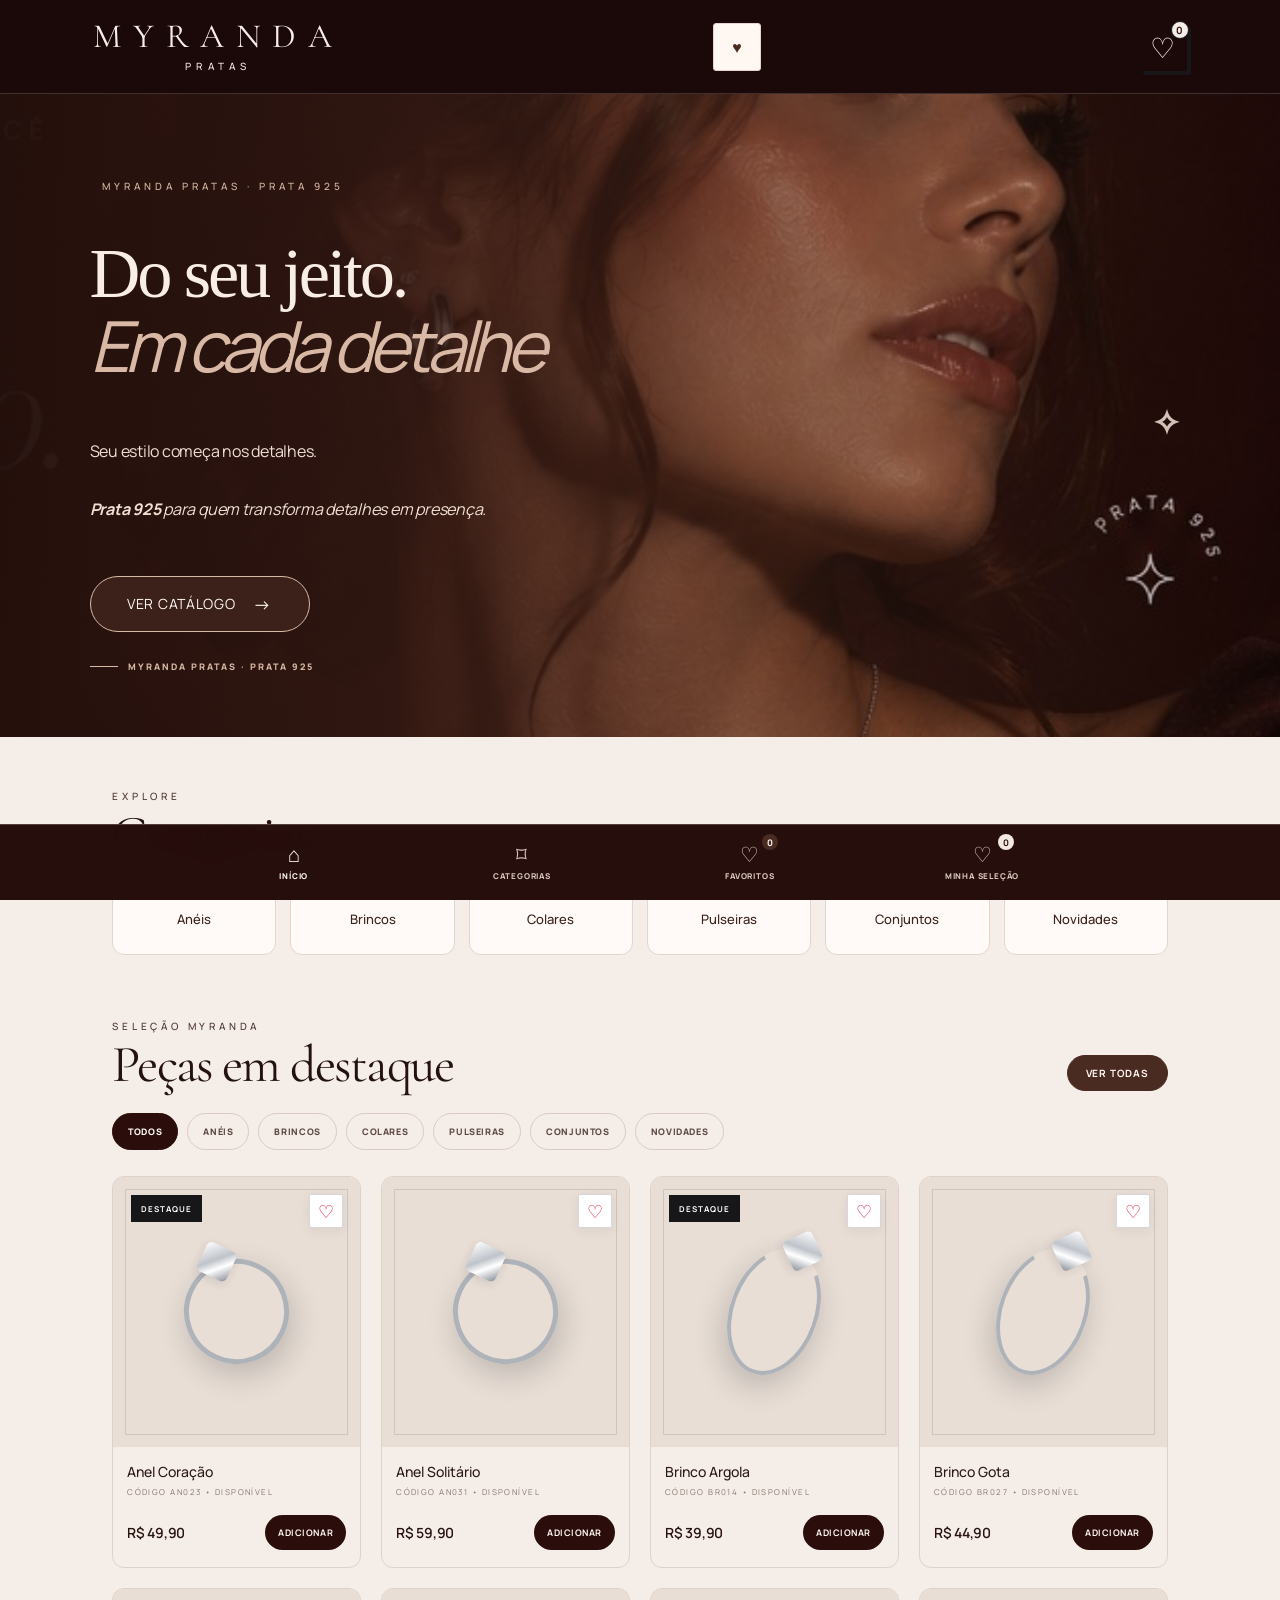
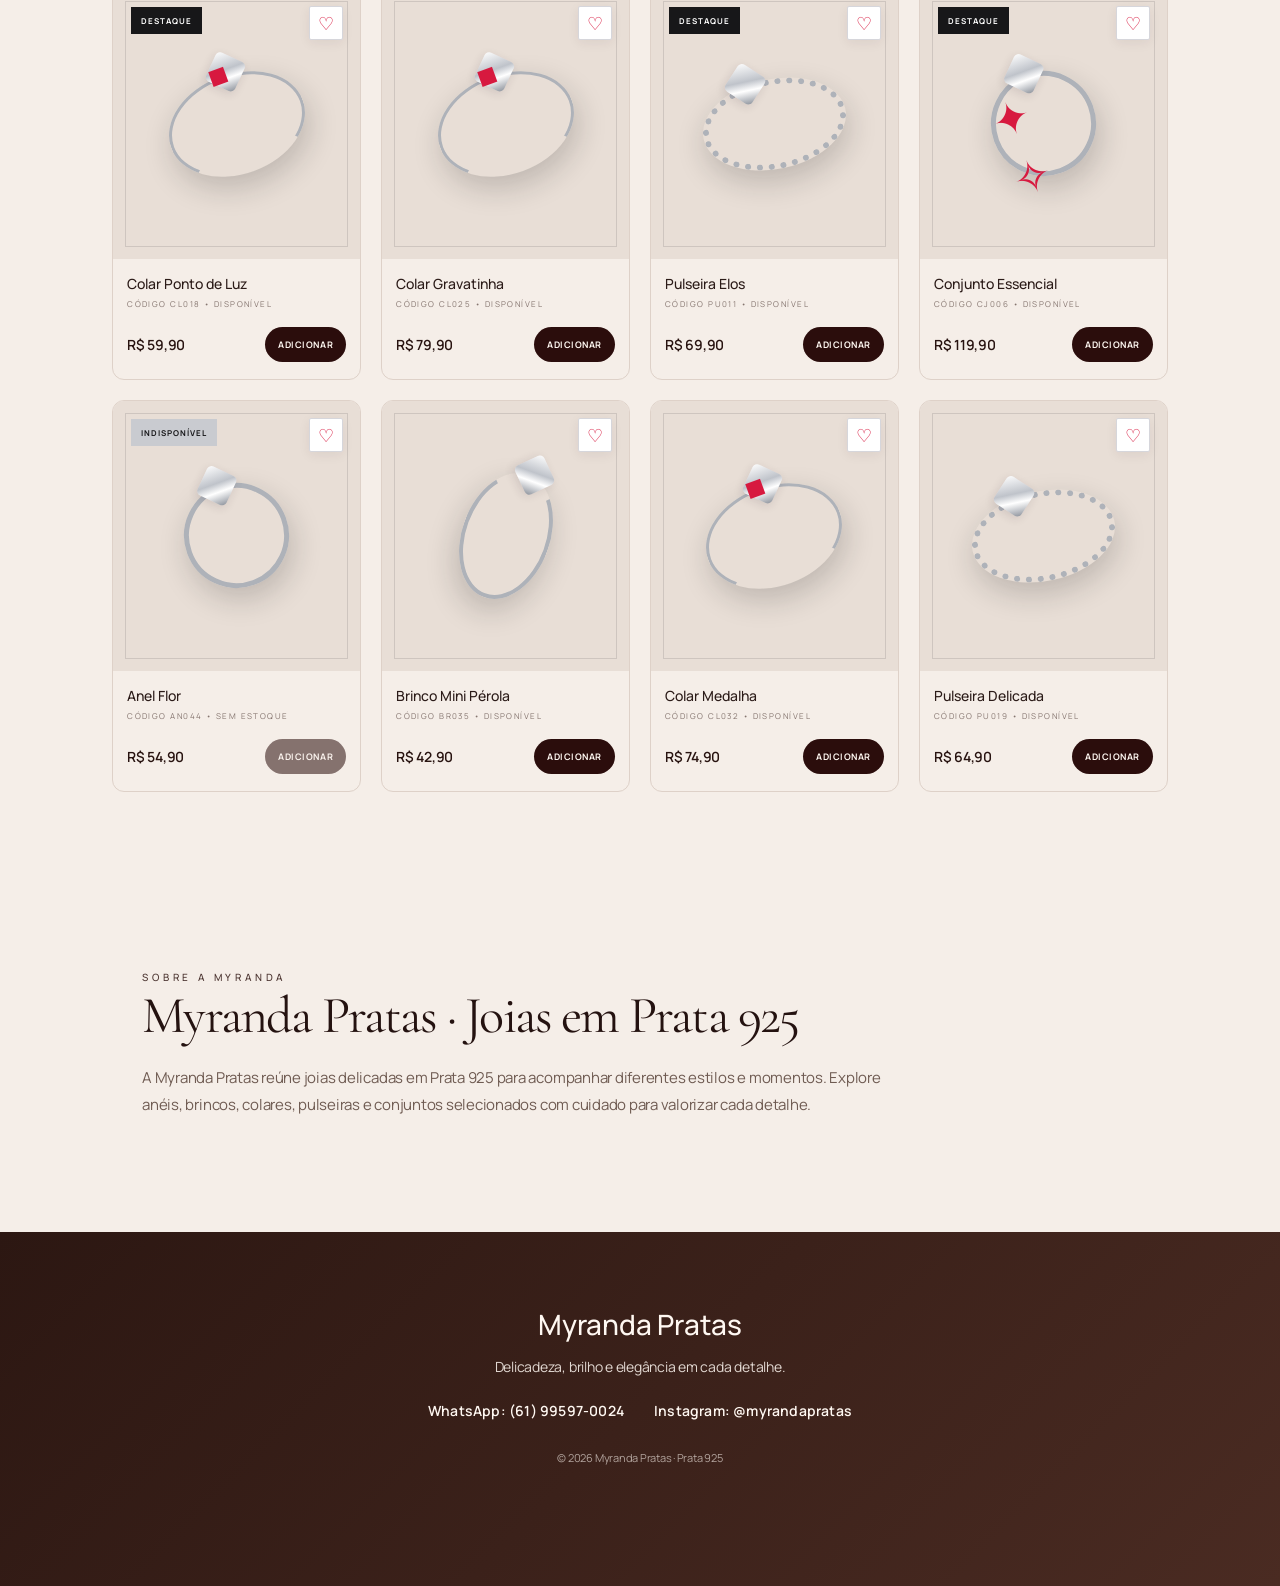
==== commit 49dc55e7: "Add files via upload" ====
--- a/index.html
+++ b/index.html
@@ -70,9 +70,6 @@
   <link href="https://fonts.googleapis.com/css2?family=Cormorant+Garamond:ital,wght@0,400;0,500;1,400;1,500&family=Manrope:wght@400;500;600;700;800&display=swap" rel="stylesheet">
   <link rel="stylesheet" href="style.css">
 <link rel="manifest" href="manifest.json">
-  <link rel="icon" type="image/png" sizes="512x512" href="/icon-512.png">
-  <link rel="shortcut icon" href="/icon-512.png">
-  <link rel="apple-touch-icon" sizes="512x512" href="/icon-512.png">
 
 <style>
   .myranda-about{
@@ -132,6 +129,13 @@
     }
   }
 </style>
+
+
+  <link rel="icon" href="/favicon.ico" sizes="any">
+  <link rel="icon" type="image/png" sizes="32x32" href="/favicon-32x32.png">
+  <link rel="icon" type="image/png" sizes="48x48" href="/favicon-48x48.png">
+  <link rel="icon" type="image/png" sizes="96x96" href="/favicon-96x96.png">
+  <link rel="apple-touch-icon" sizes="180x180" href="/apple-touch-icon.png">
 
 </head>
 <body>
@@ -160,11 +164,11 @@
   <div class="hero-content">
     <p class="eyebrow">MYRANDA PRATAS · PRATA 925</p>
 
-    <h1><span class="hero-first-line">Do seu jeito.</span><br><em class="hero-second-line">Em cada escolha.</em></h1>
+    <h1><span class="hero-first-line">Do seu jeito.</span><br><em class="hero-second-line">Em cada detalhe</em></h1>
 
     <p class="hero-copy">
       Seu estilo começa nos detalhes.<br>
-      <em><strong>Prata 925</strong> para quem faz da presença uma assinatura.</em>
+      <em><strong>Prata 925</strong> para quem transforma detalhes em presença.</em>
     </p>
 
     <button class="primary-btn hero-btn" id="goCatalog">
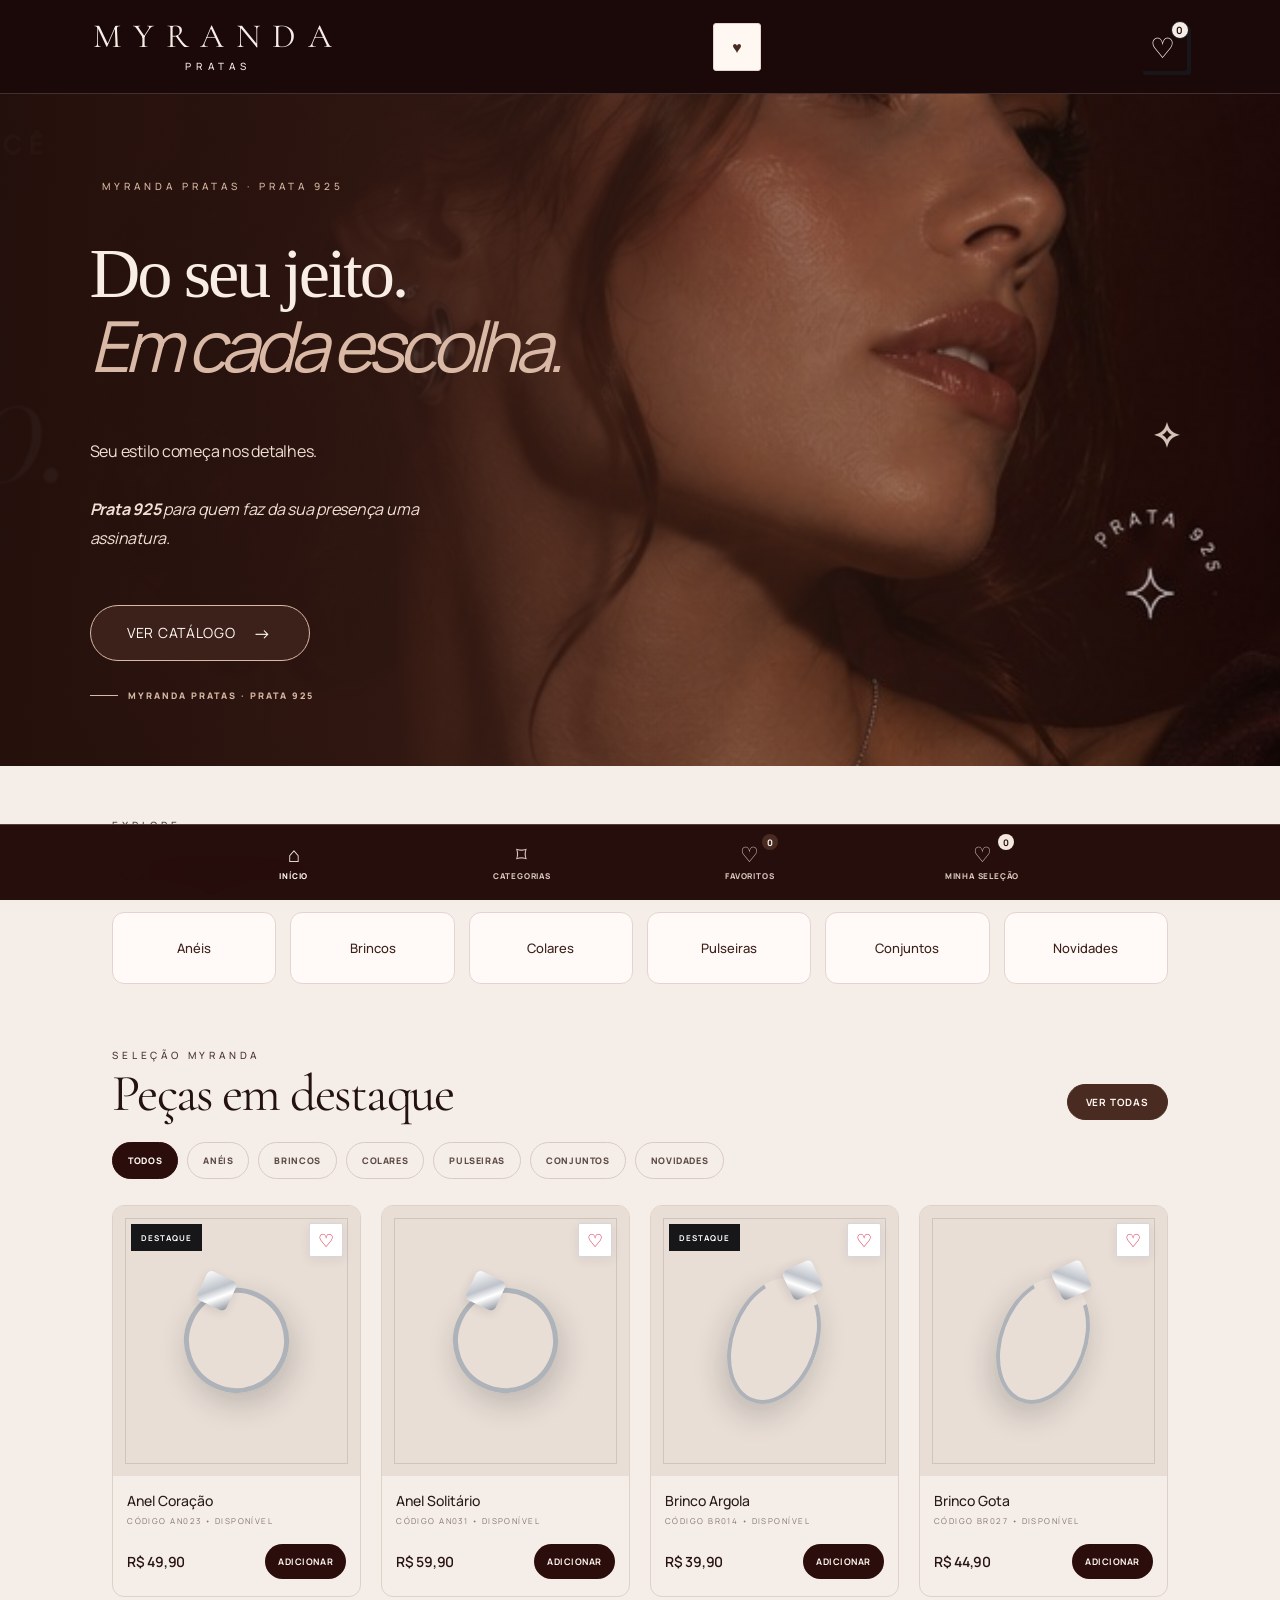
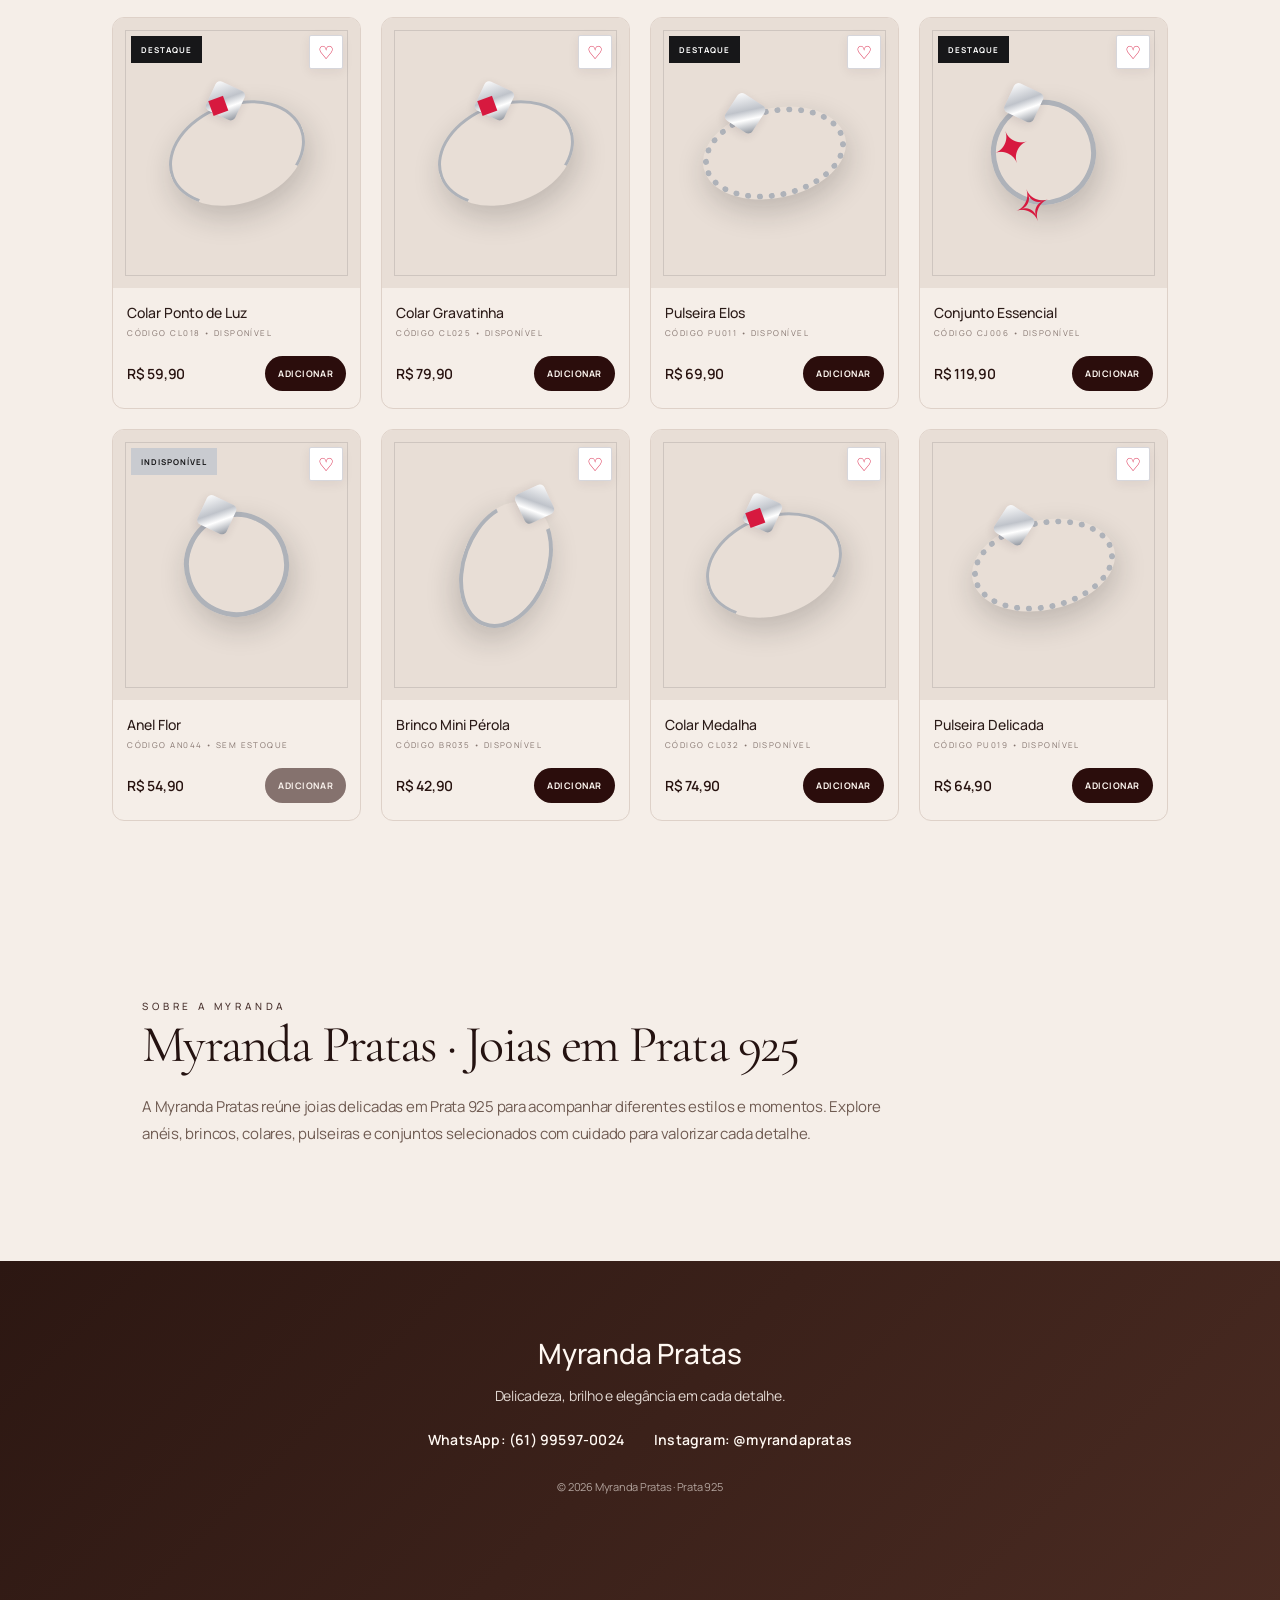
==== commit 2602e4d1: "Update index.html" ====
--- a/index.html
+++ b/index.html
@@ -164,11 +164,11 @@
   <div class="hero-content">
     <p class="eyebrow">MYRANDA PRATAS · PRATA 925</p>
 
-    <h1><span class="hero-first-line">Do seu jeito.</span><br><em class="hero-second-line">Em cada detalhe</em></h1>
+    <h1><span class="hero-first-line">Do seu jeito.</span><br><em class="hero-second-line">Em cada escolha.</em></h1>
 
     <p class="hero-copy">
       Seu estilo começa nos detalhes.<br>
-      <em><strong>Prata 925</strong> para quem transforma detalhes em presença.</em>
+      <em><strong>Prata 925</strong> para quem faz da sua presença uma assinatura.</em>
     </p>
 
     <button class="primary-btn hero-btn" id="goCatalog">
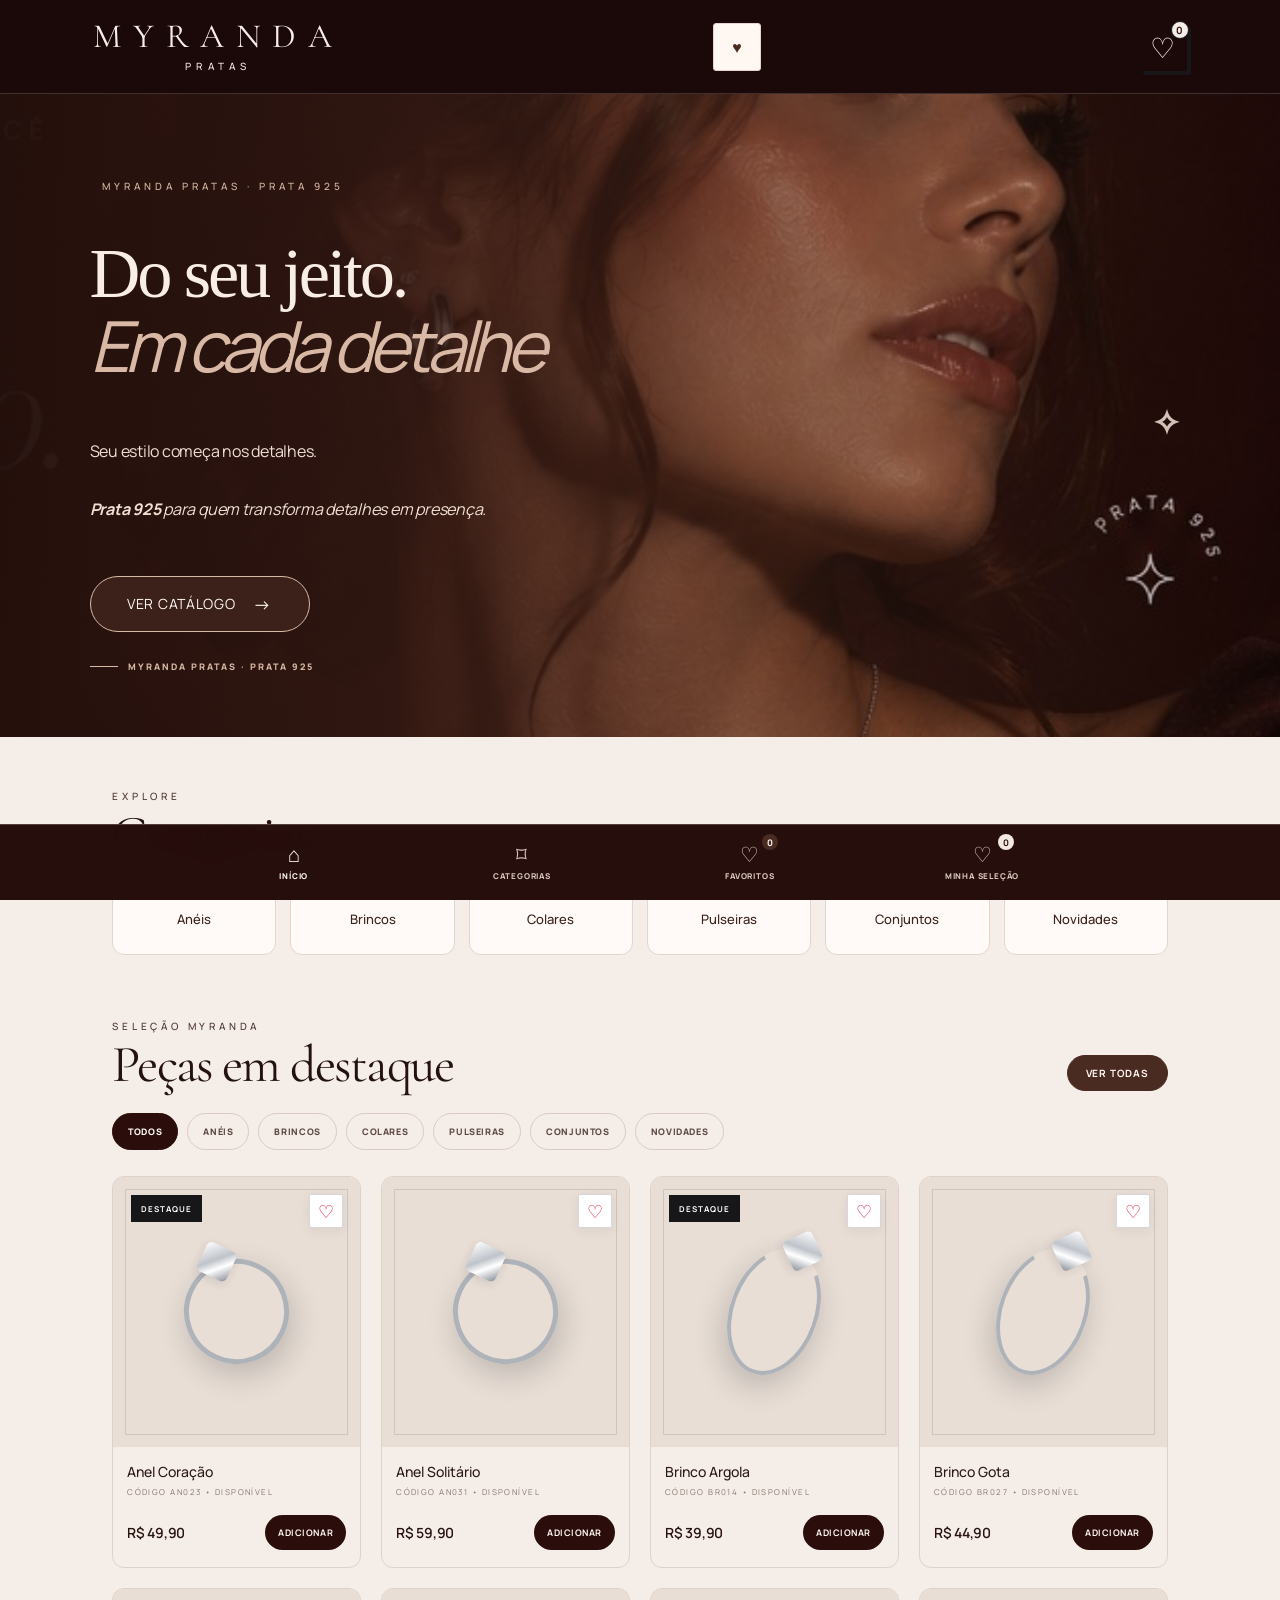
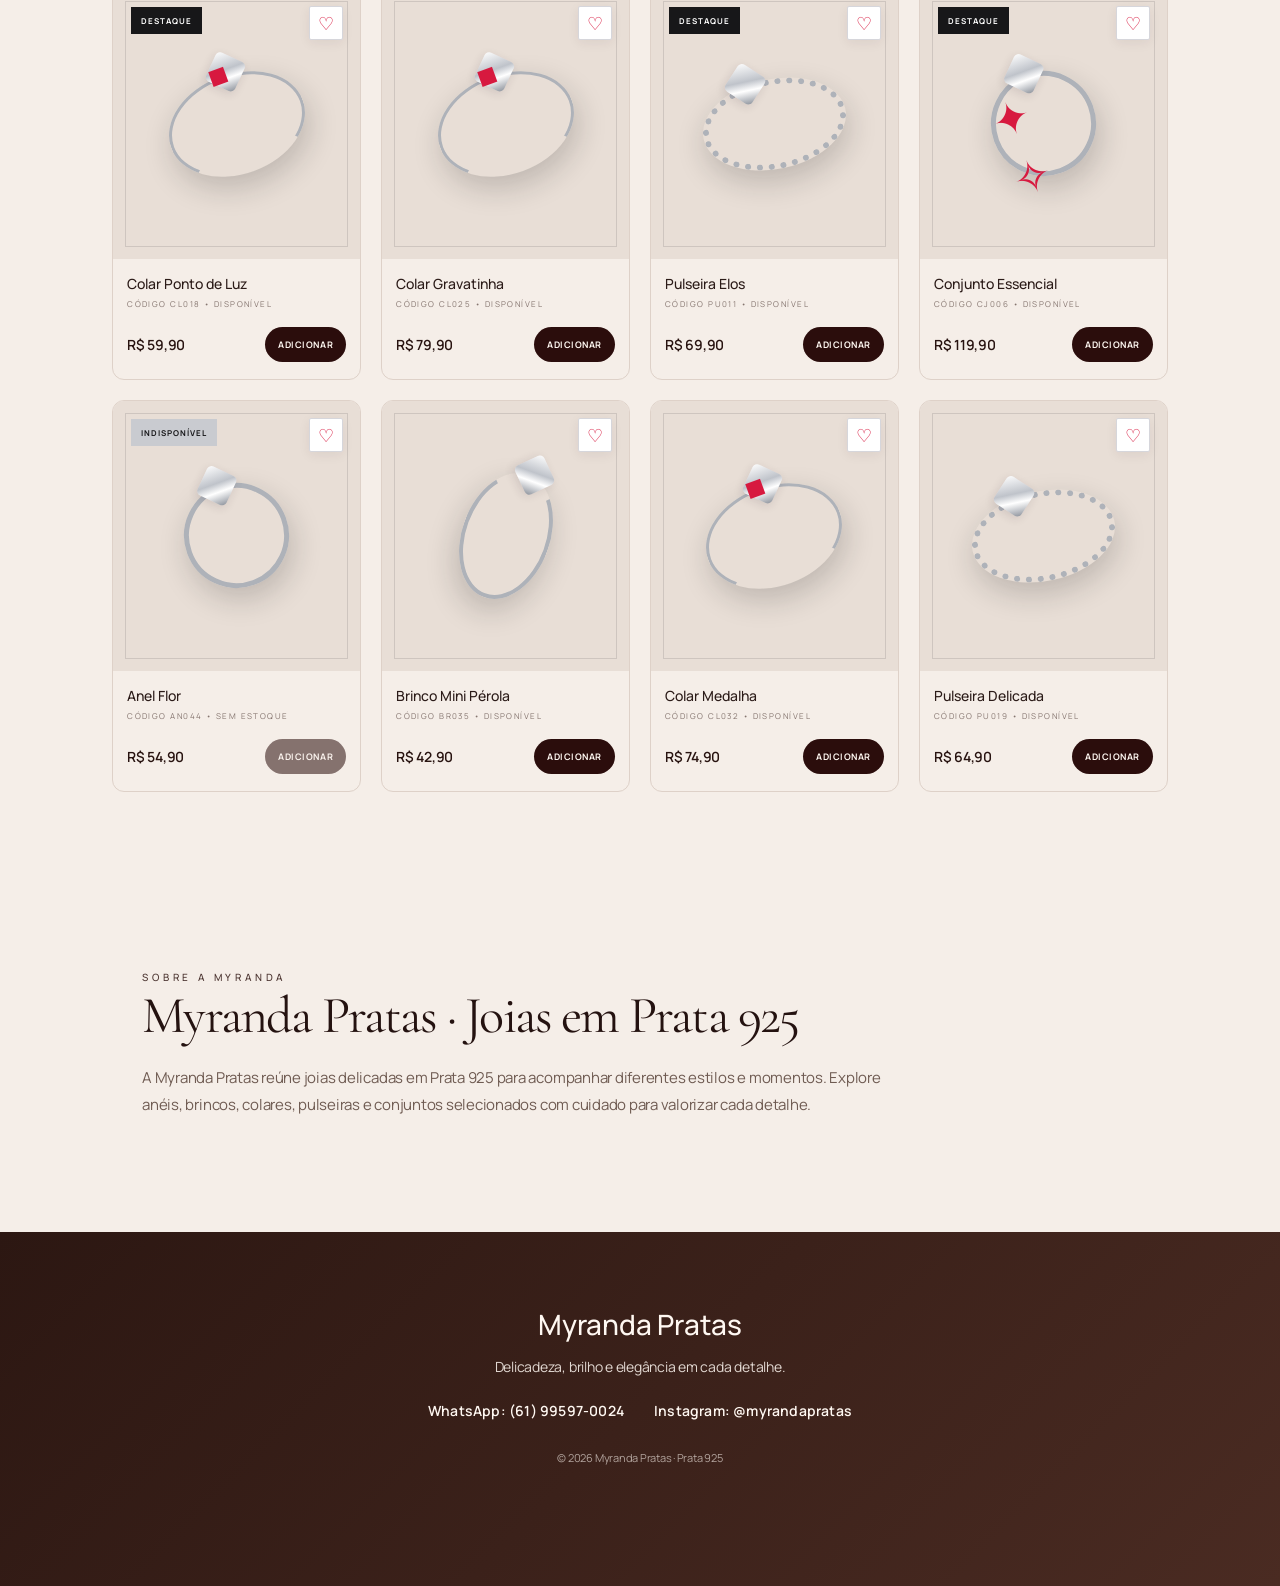
==== commit 8b6baa2b: "Add files via upload" ====
--- a/index.html
+++ b/index.html
@@ -164,11 +164,11 @@
   <div class="hero-content">
     <p class="eyebrow">MYRANDA PRATAS · PRATA 925</p>
 
-    <h1><span class="hero-first-line">Do seu jeito.</span><br><em class="hero-second-line">Em cada escolha.</em></h1>
+    <h1><span class="hero-first-line">Do seu jeito.</span><br><em class="hero-second-line">Em cada detalhe</em></h1>
 
     <p class="hero-copy">
       Seu estilo começa nos detalhes.<br>
-      <em><strong>Prata 925</strong> para quem faz da sua presença uma assinatura.</em>
+      <em><strong>Prata 925</strong> para quem transforma detalhes em presença.</em>
     </p>
 
     <button class="primary-btn hero-btn" id="goCatalog">
--- a/style.css
+++ b/style.css
@@ -2461,3 +2461,21 @@
   object-fit: cover !important;
   object-position: center !important;
 }
+
+
+/* MYRANDA V2 — descrição, tamanhos e galeria de fotos */
+.product-gallery{min-width:0}
+.product-gallery-thumbs{display:flex;gap:9px;overflow-x:auto;padding:10px 2px 3px;scrollbar-width:none}
+.product-gallery-thumbs::-webkit-scrollbar{display:none}
+.product-gallery-thumb{width:68px;height:68px;min-width:68px;margin:0;padding:0;border-radius:10px;overflow:hidden;background:#fff;border:1px solid var(--line);opacity:.72}
+.product-gallery-thumb.active{opacity:1;border:2px solid var(--coffee)}
+.product-gallery-thumb img{width:100%;height:100%;display:block;object-fit:cover}
+.product-description,.ring-sizes{margin:18px 0;padding:15px 16px;border:1px solid var(--line);border-radius:14px;background:rgba(255,253,253,.72)}
+.product-description>span,.ring-sizes>span{display:block;font-size:10px;letter-spacing:.12em;text-transform:uppercase;font-weight:800;color:var(--coffee);margin-bottom:8px}
+.product-description p,.ring-sizes p{margin:0!important;color:var(--muted)!important;font-size:13px!important;line-height:1.65!important}
+.ring-size-list{display:flex;gap:8px;flex-wrap:wrap}
+.ring-size-list b{min-width:38px;height:38px;padding:0 10px;border-radius:999px;border:1px solid var(--gold-light);background:#fff;display:inline-flex;align-items:center;justify-content:center;color:var(--coffee);font-size:12px}
+@media(max-width:700px){
+  .product-gallery-thumb{width:58px;height:58px;min-width:58px}
+  .product-description,.ring-sizes{margin:14px 0;padding:13px 14px}
+}
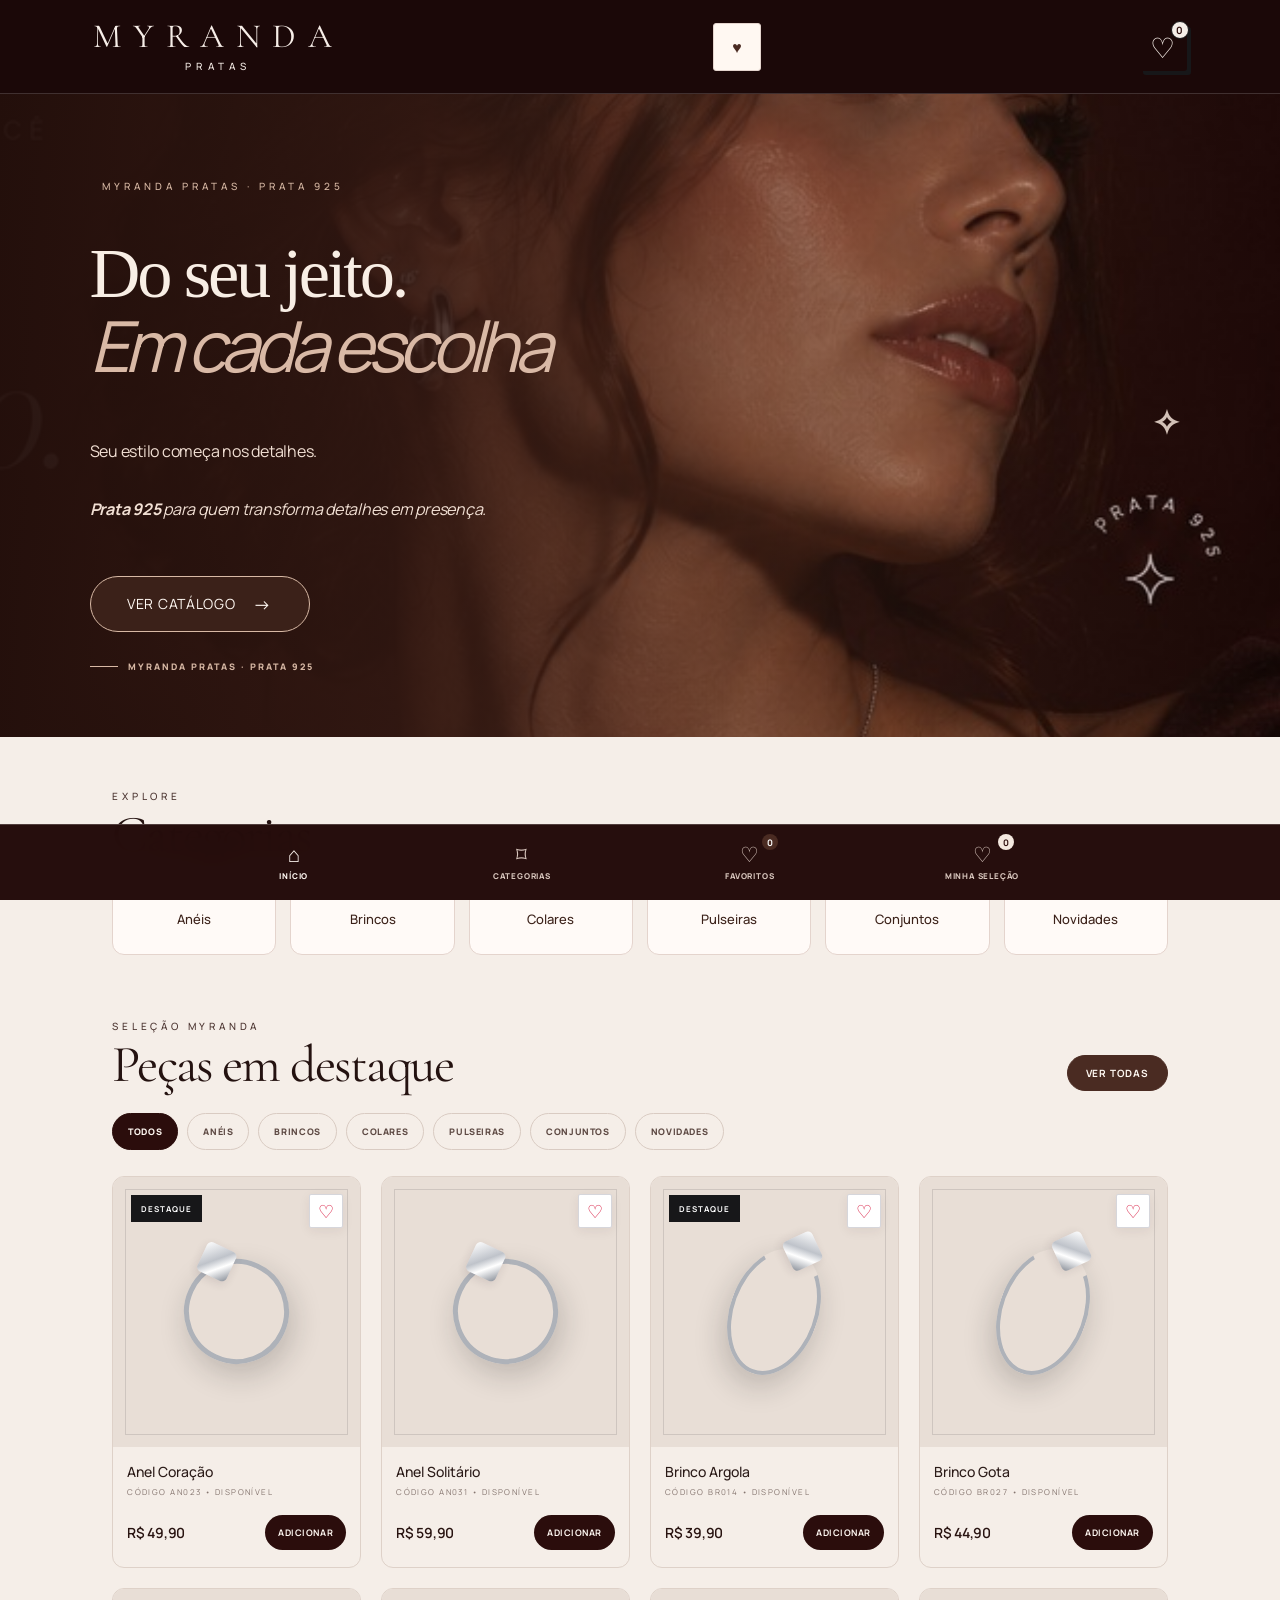
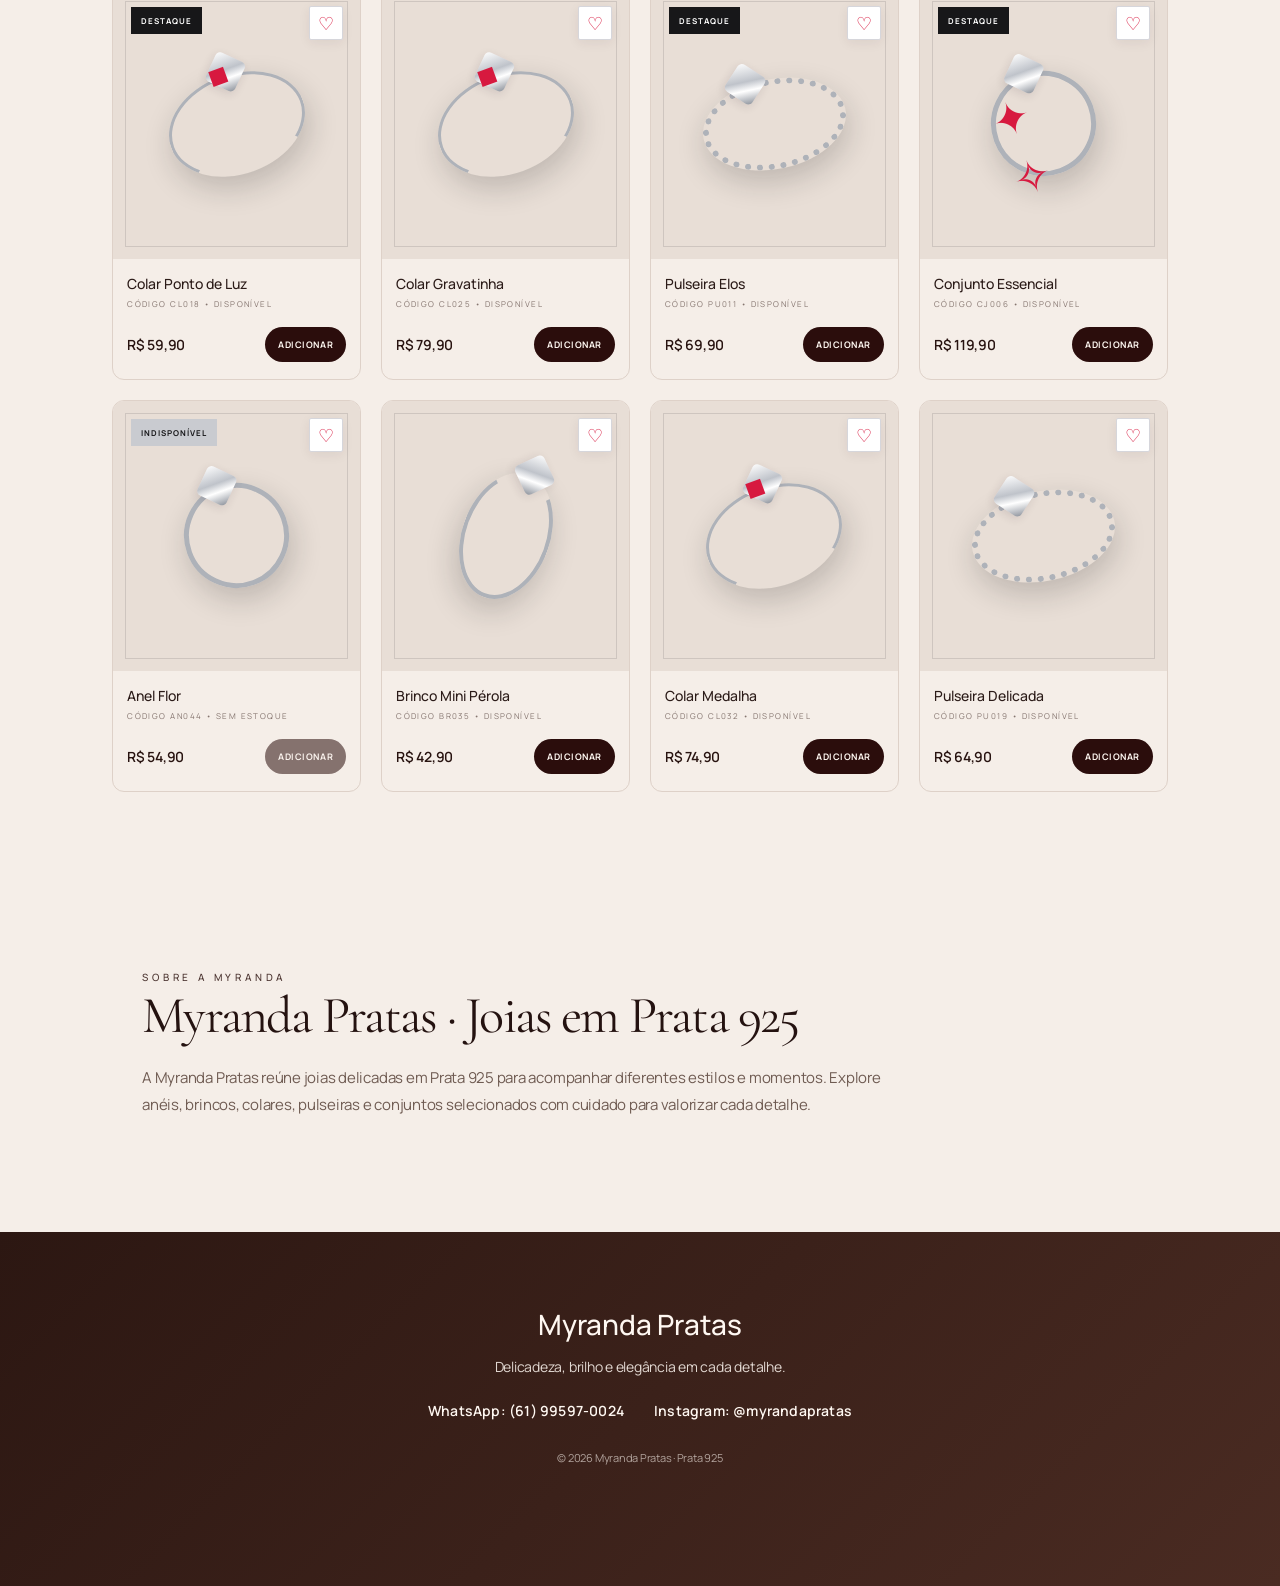
==== commit fa8897fc: "Add files via upload" ====
--- a/index.html
+++ b/index.html
@@ -164,7 +164,7 @@
   <div class="hero-content">
     <p class="eyebrow">MYRANDA PRATAS · PRATA 925</p>
 
-    <h1><span class="hero-first-line">Do seu jeito.</span><br><em class="hero-second-line">Em cada detalhe</em></h1>
+    <h1><span class="hero-first-line">Do seu jeito.</span><br><em class="hero-second-line">Em cada escolha</em></h1>
 
     <p class="hero-copy">
       Seu estilo começa nos detalhes.<br>
@@ -256,6 +256,18 @@
       </div>
       <div class="selection-list" id="selectionList"></div>
       <div class="selection-footer">
+        <div class="selection-name-field">
+          <label for="customerName">Seu nome</label>
+          <input
+            id="customerName"
+            type="text"
+            maxlength="80"
+            autocomplete="name"
+            placeholder="Digite seu nome"
+            aria-describedby="customerNameHelp"
+          >
+          <small id="customerNameHelp">Usaremos seu nome para identificar sua seleção.</small>
+        </div>
         <div class="total-line"><span>Total</span><strong id="modalTotal">R$ 0,00</strong></div>
         <button class="primary-btn confirm-btn" id="confirmSelection">Confirmar seleção <span>→</span></button>
         <p class="microcopy">Sem pagamento online. Esta seleção serve para separar e organizar suas peças.</p>
@@ -268,8 +280,8 @@
       <div class="success-mark">✓</div>
       <span class="eyebrow">SELEÇÃO CRIADA</span>
       <h2>Prontinho! ✨</h2>
-      <p>Sua seleção foi registrada como:</p>
-      <div class="selection-code" id="selectionCode">#A4821</div>
+      <p>Sua seleção foi registrada em nome de:</p>
+      <div class="selection-code" id="selectionCustomerName">Cliente</div>
       <div class="success-summary" id="successSummary"></div>
       <button class="primary-btn" id="sendWhatsApp" style="margin-bottom:10px;">
   Enviar seleção pelo WhatsApp <span>→</span>
--- a/style.css
+++ b/style.css
@@ -2479,3 +2479,25 @@
   .product-gallery-thumb{width:58px;height:58px;min-width:58px}
   .product-description,.ring-sizes{margin:14px 0;padding:13px 14px}
 }
+
+
+/* Nome da cliente na confirmação da seleção */
+.selection-name-field{margin:0 0 16px;text-align:left}
+.selection-name-field label{
+  display:block;margin-bottom:7px;font-size:11px;font-weight:800;
+  letter-spacing:.08em;text-transform:uppercase;color:var(--coffee)
+}
+.selection-name-field input{
+  width:100%;box-sizing:border-box;padding:13px 14px;
+  border:1px solid var(--line);border-radius:12px;background:#fff;
+  color:var(--coffee);font:inherit;font-size:15px;outline:none
+}
+.selection-name-field input:focus{
+  border-color:var(--coffee);box-shadow:0 0 0 3px rgba(90,58,46,.08)
+}
+.selection-name-field input.input-error{
+  border-color:#9b4b45;box-shadow:0 0 0 3px rgba(155,75,69,.08)
+}
+.selection-name-field small{
+  display:block;margin-top:6px;color:var(--muted);font-size:10px;line-height:1.45
+}
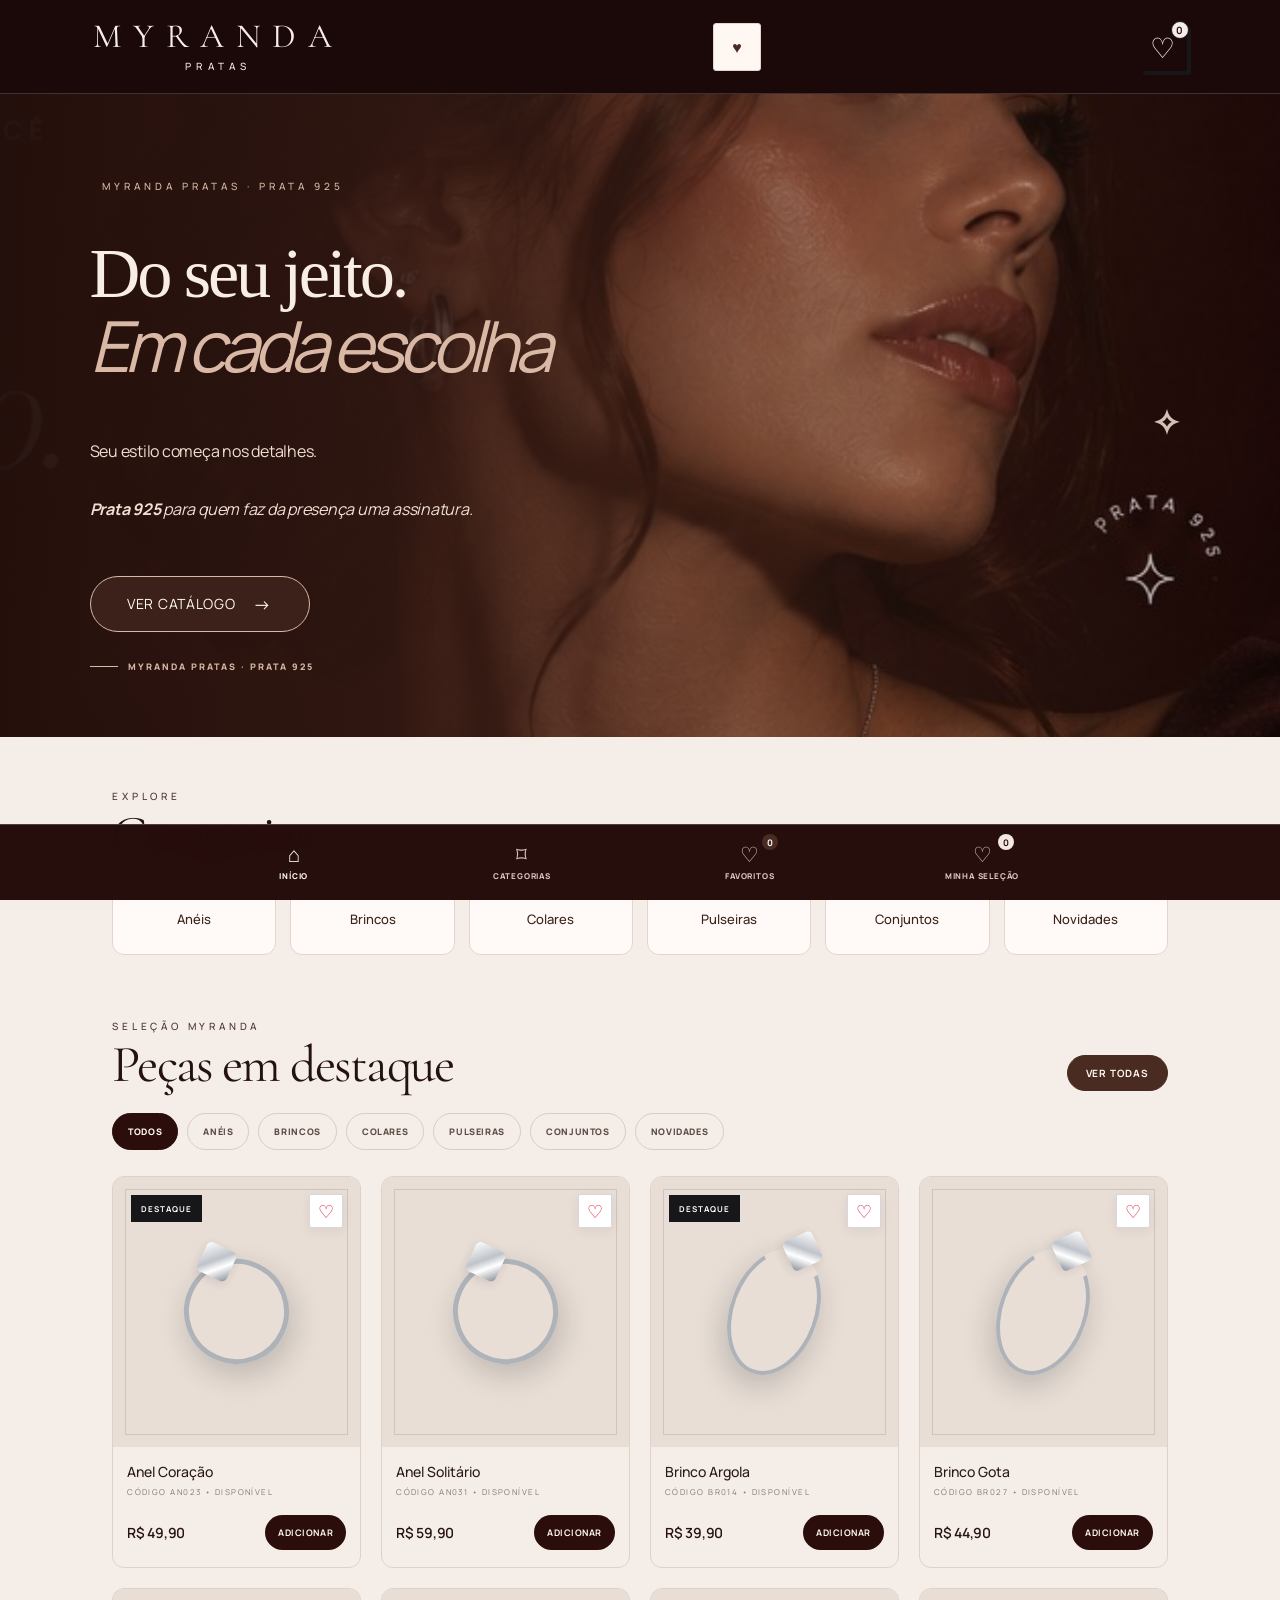
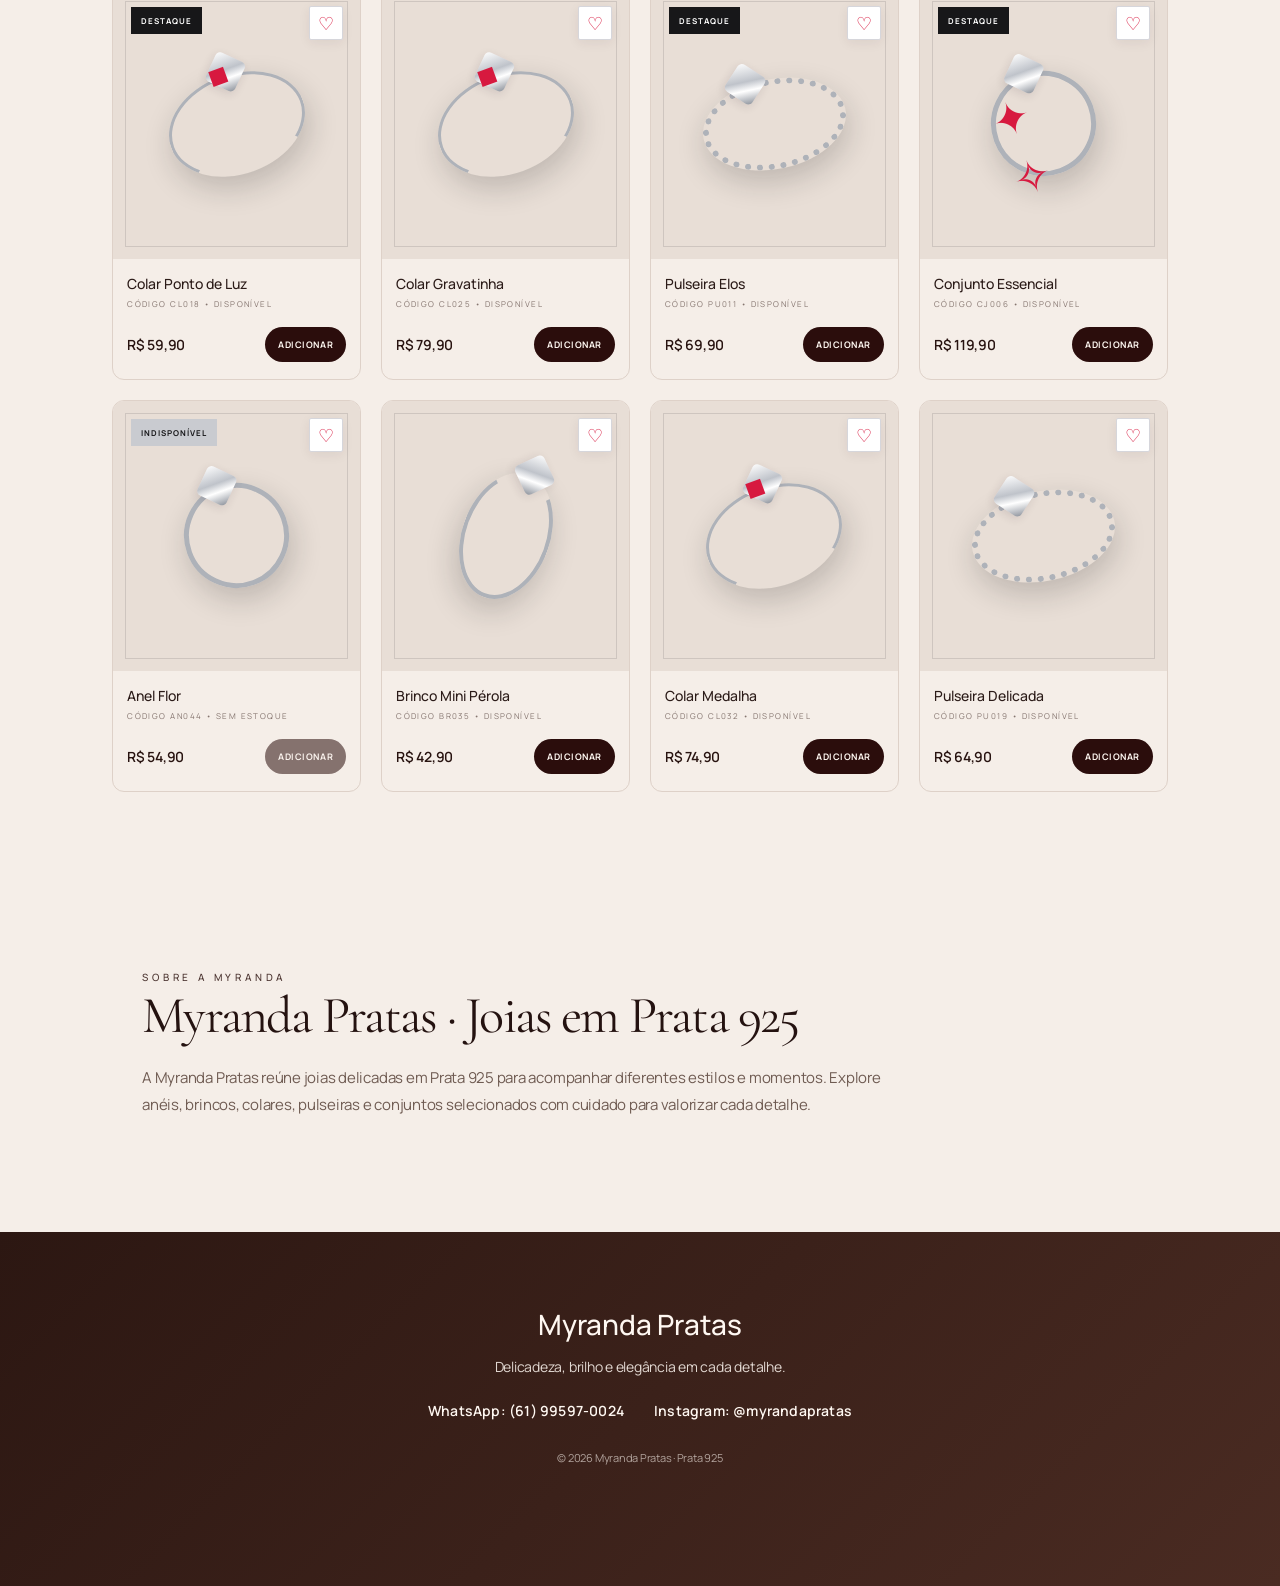
==== commit 178db6bb: "Add files via upload" ====
--- a/index.html
+++ b/index.html
@@ -168,7 +168,7 @@
 
     <p class="hero-copy">
       Seu estilo começa nos detalhes.<br>
-      <em><strong>Prata 925</strong> para quem transforma detalhes em presença.</em>
+      <em><strong>Prata 925</strong> para quem faz da presença uma assinatura.</em>
     </p>
 
     <button class="primary-btn hero-btn" id="goCatalog">
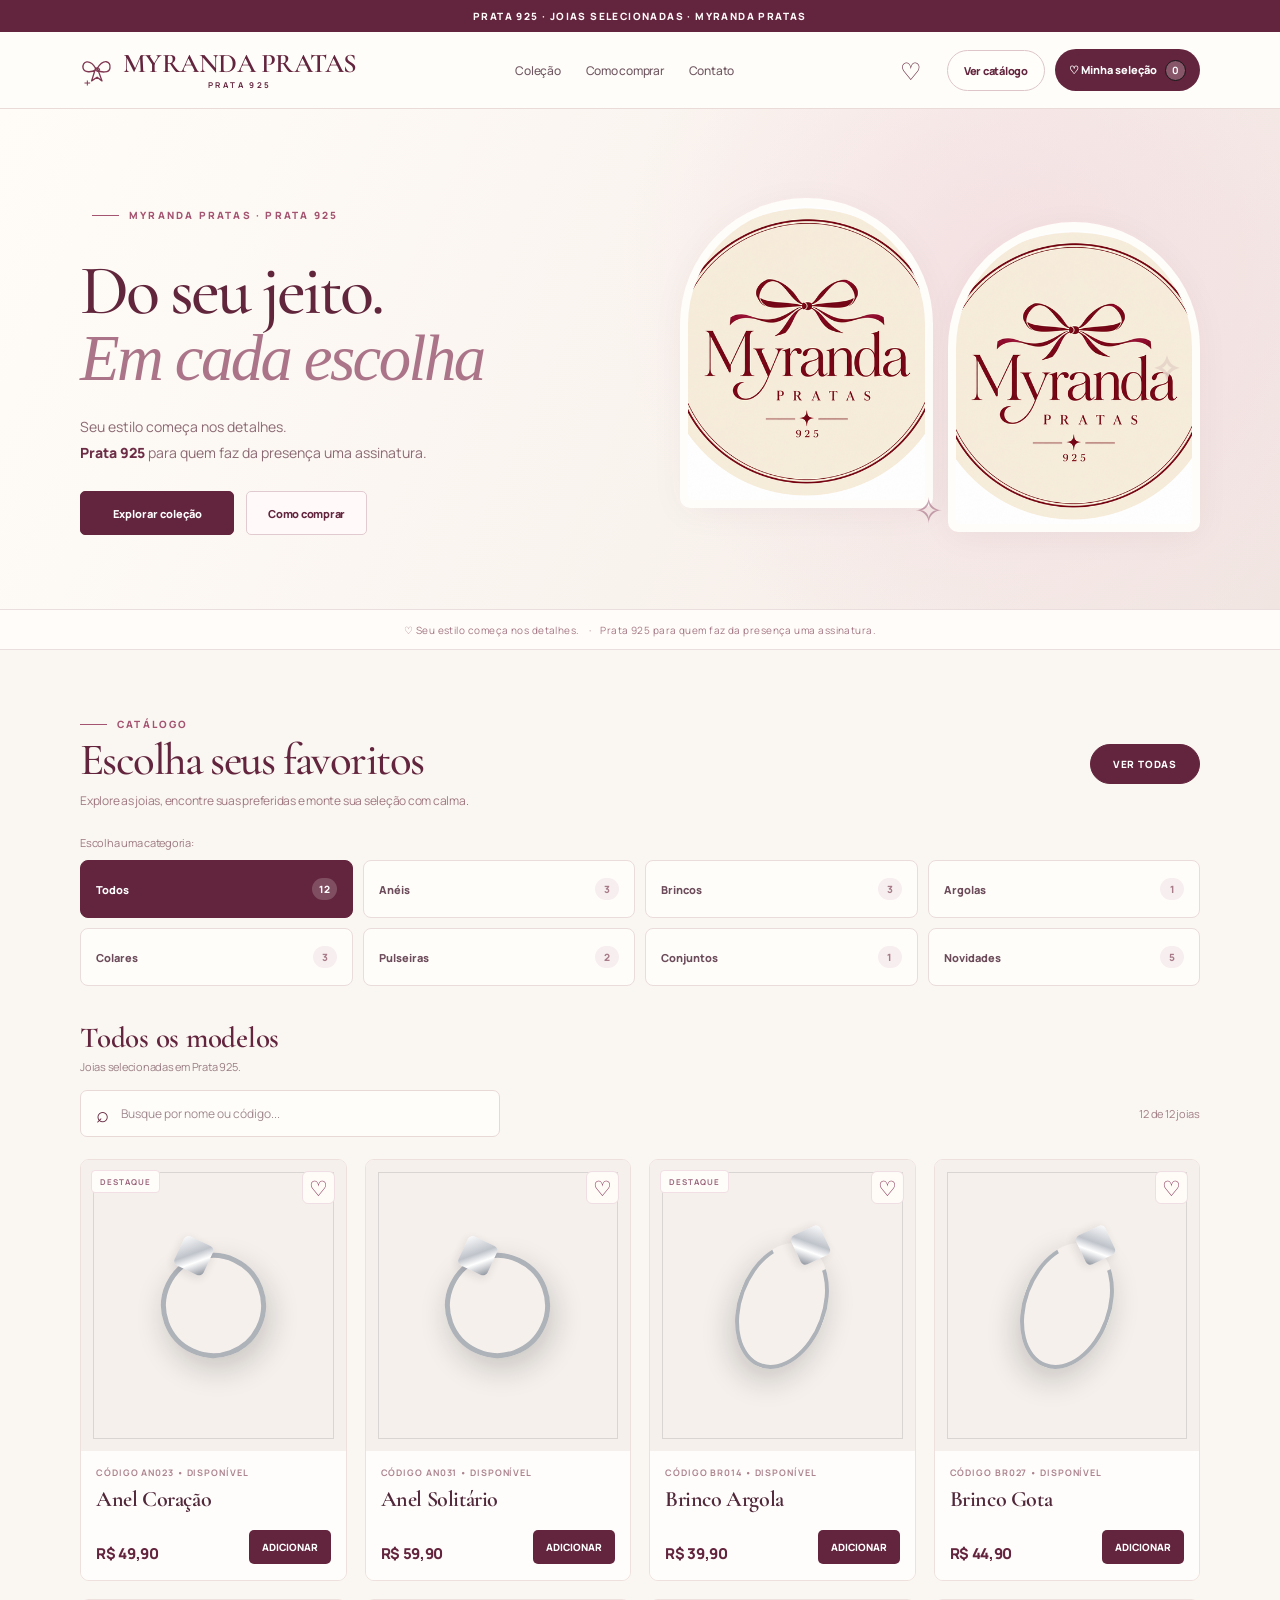
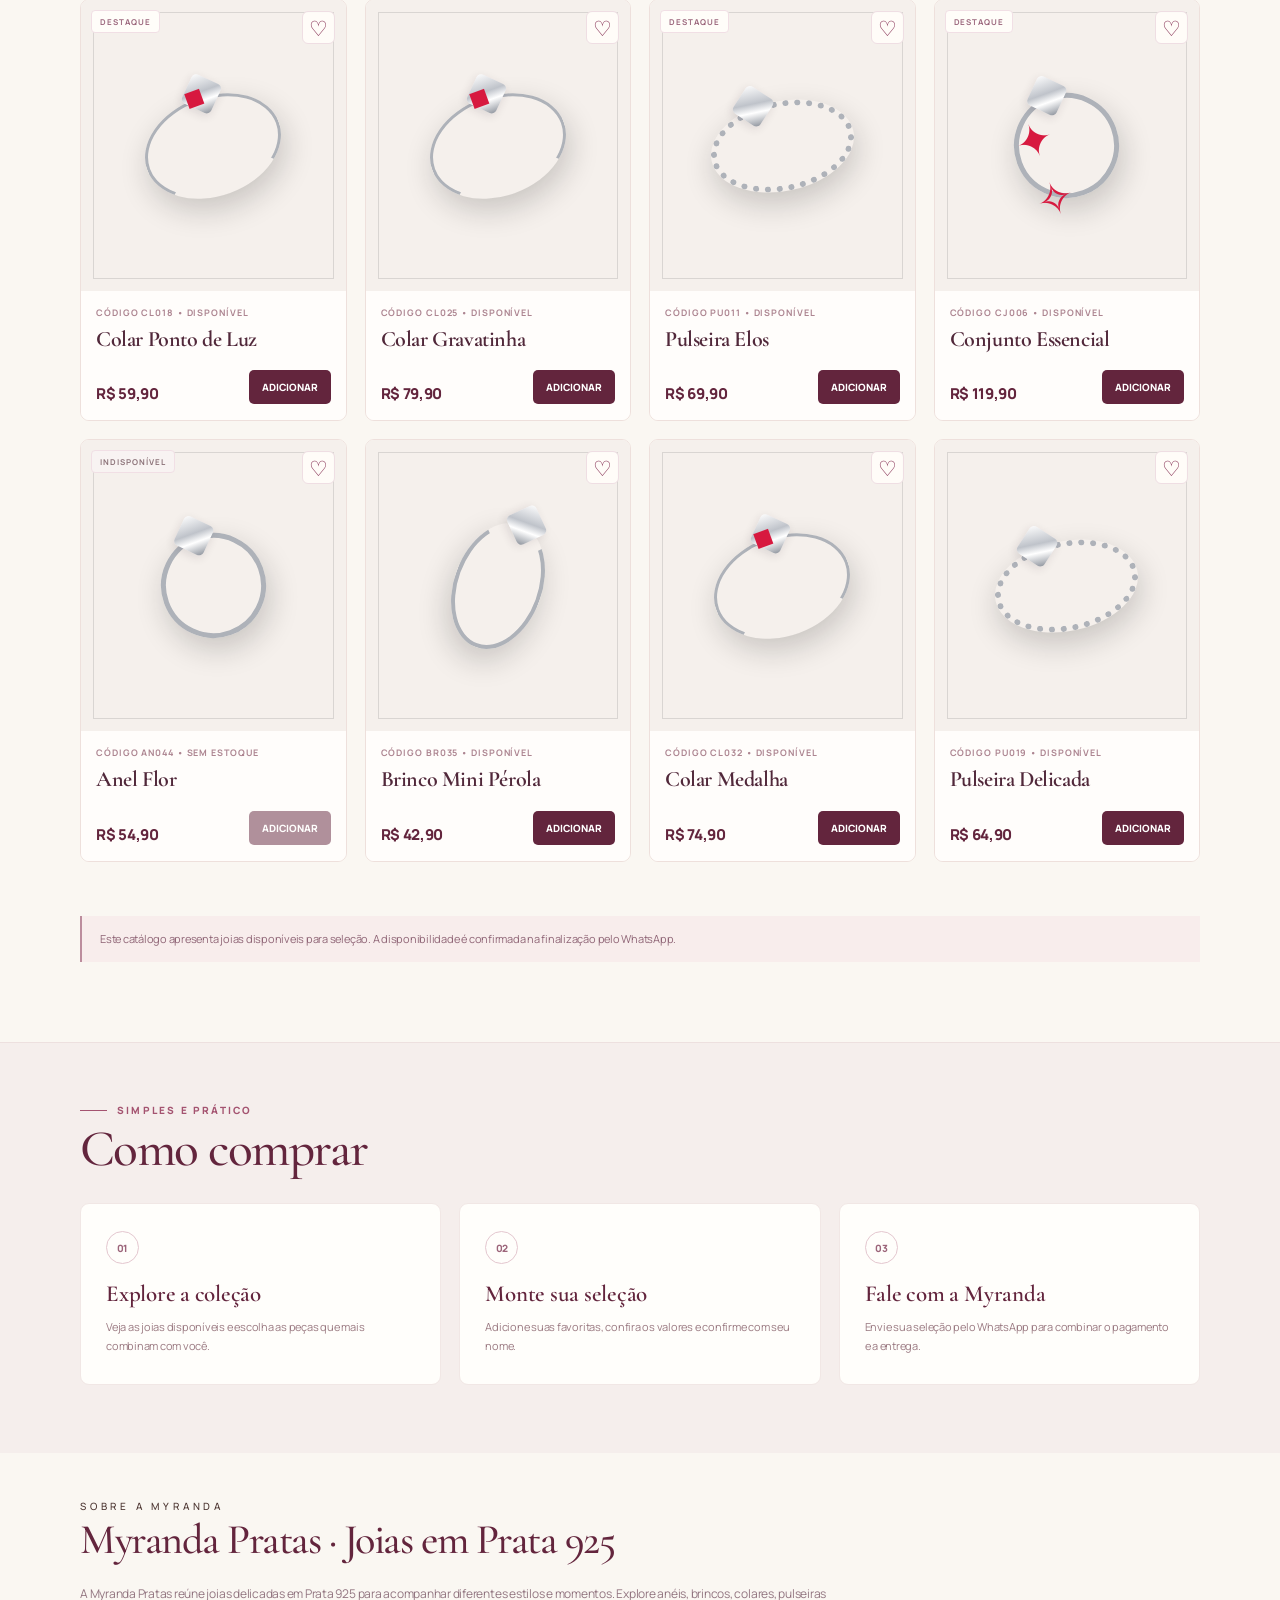
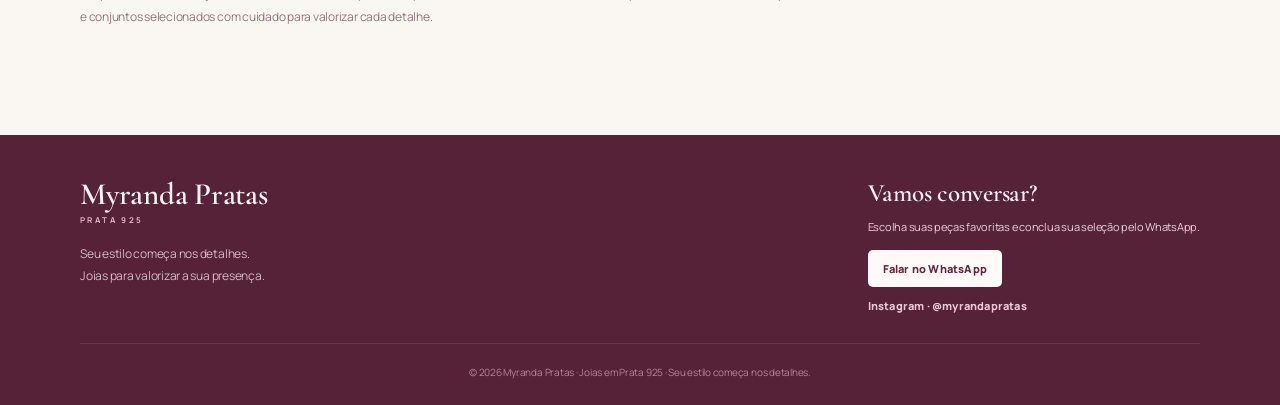
==== commit 6ba3081b: "Add files via upload" ====
--- a/index.html
+++ b/index.html
@@ -3,7 +3,7 @@
 <head>
   <meta charset="UTF-8">
   <meta name="viewport" content="width=device-width, initial-scale=1.0, viewport-fit=cover">
-  <meta name="theme-color" content="#2B0D0C">
+  <meta name="theme-color" content="#64223d">
   <meta name="google-site-verification" content="fYG1hCP8jU2A4NxeU1qpyG-1FW6G8xIMDSJrLlhMIgE">
   <title>Myranda Pratas | Joias em Prata 925</title>
   <meta name="description" content="Descubra joias em Prata 925 na Myranda Pratas. Anéis, brincos, colares, pulseiras e conjuntos delicados para todos os momentos.">
@@ -69,6 +69,7 @@
   <link rel="preconnect" href="https://fonts.gstatic.com" crossorigin>
   <link href="https://fonts.googleapis.com/css2?family=Cormorant+Garamond:ital,wght@0,400;0,500;1,400;1,500&family=Manrope:wght@400;500;600;700;800&display=swap" rel="stylesheet">
   <link rel="stylesheet" href="style.css">
+  <link rel="stylesheet" href="myranda-premium.css">
 <link rel="manifest" href="manifest.json">
 
 <style>
@@ -138,73 +139,97 @@
   <link rel="apple-touch-icon" sizes="180x180" href="/apple-touch-icon.png">
 
 </head>
-<body>
+<body class="premium-boutique">
   <div class="app-shell">
-    <header class="topbar">
-      <a class="brand-mini" href="#inicio" aria-label="Myrandapratas">
-        <span>MYRANDA</span>
-        <strong>PRATAS</strong>
-      </a>
-      <button class="selection-top favorites-top" id="openFavoritesTop" aria-label="Abrir favoritos">♥</button>
-      <button class="selection-top" id="openSelectionTop" aria-label="Abrir minha seleção">
-        <span class="bag-icon">♡</span>
-        <span class="top-count" id="topCount">0</span>
-      </button>
+    <div class="premium-announcement">PRATA 925 · JOIAS SELECIONADAS · MYRANDA PRATAS</div>
+    <header class="topbar" id="topo">
+      <div class="premium-header-inner">
+        <a class="brand-mini premium-brand" href="#inicio" aria-label="Myranda Pratas — início">
+          <svg class="premium-bow" xmlns="http://www.w3.org/2000/svg" viewBox="0 0 54 54" fill="none" aria-hidden="true">
+            <path d="M26 24C16 7 3 12 5 23c2 8 14 7 21 3M28 24c10-17 23-13 21-1-1 8-14 8-21 3M25 25l-6 19 9-6 8 6-7-19" stroke="currentColor" stroke-width="2.2" stroke-linecap="round" stroke-linejoin="round"/>
+            <path d="M25 24c3-2 5-2 7 1-2 5-5 5-7-1Z" stroke="currentColor" stroke-width="2"/>
+            <path d="M12 44v7m-4-3.5h8" stroke="currentColor" stroke-width="1.6" stroke-linecap="round"/>
+          </svg>
+          <span class="premium-brand-text">Myranda Pratas<small>PRATA 925</small></span>
+        </a>
+        <nav class="premium-header-nav" aria-label="Menu da loja">
+          <a href="#catalogo">Coleção</a>
+          <a href="#como-comprar">Como comprar</a>
+          <a href="#contato">Contato</a>
+        </nav>
+        <div class="premium-header-actions">
+          <button class="selection-top favorites-top premium-favorite" id="openFavoritesTop" aria-label="Abrir favoritos" type="button">♡</button>
+          <a href="#catalogo" class="premium-header-link">Ver catálogo</a>
+          <button class="selection-top premium-header-selection" id="openSelectionTop" aria-label="Abrir minha seleção" type="button">
+            <span class="bag-icon">♡ Minha seleção</span>
+            <span class="top-count" id="topCount">0</span>
+          </button>
+        </div>
+      </div>
     </header>
-
     <main>
      
 
 
 
-<section class="hero hero-myranda" id="inicio">
-  <div class="hero-image" aria-hidden="true"></div>
-  <div class="hero-overlay" aria-hidden="true"></div>
-
-  <div class="hero-content">
-    <p class="eyebrow">MYRANDA PRATAS · PRATA 925</p>
-
-    <h1><span class="hero-first-line">Do seu jeito.</span><br><em class="hero-second-line">Em cada escolha</em></h1>
-
-    <p class="hero-copy">
-      Seu estilo começa nos detalhes.<br>
-      <em><strong>Prata 925</strong> para quem faz da presença uma assinatura.</em>
-    </p>
-
-    <button class="primary-btn hero-btn" id="goCatalog">
-      Ver catálogo <span>→</span>
-    </button>
-
-    <div class="hero-signature">
-      <span></span>
-      MYRANDA PRATAS · PRATA 925
+<section class="hero hero-myranda premium-hero" id="inicio">
+  <div class="premium-hero-inner">
+    <div class="hero-content">
+      <p class="eyebrow premium-rule">MYRANDA PRATAS · PRATA 925</p>
+      <h1><span class="hero-first-line">Do seu jeito.</span><br><em class="hero-second-line">Em cada escolha</em></h1>
+      <p class="hero-copy">Seu estilo começa nos detalhes.<br><em><strong>Prata 925</strong> para quem faz da presença uma assinatura.</em></p>
+      <div class="premium-hero-actions">
+        <button class="primary-btn hero-btn" id="goCatalog">Explorar coleção</button>
+        <a href="#como-comprar" class="premium-outline-btn">Como comprar</a>
+      </div>
+    </div>
+    <div class="premium-hero-photos" aria-label="Joias em prata 925 da Myranda">
+      <figure class="premium-photo premium-photo-first">
+        <img id="premiumHeroPhotoA" src="icon-512.png" alt="Joia da coleção Myranda Pratas" loading="eager" decoding="async">
+      </figure>
+      <figure class="premium-photo premium-photo-second">
+        <img id="premiumHeroPhotoB" src="icon-512.png" alt="Outra joia da coleção Myranda Pratas" loading="eager" decoding="async">
+      </figure>
+      <span class="premium-jewel-glimmer" aria-hidden="true">✧</span>
     </div>
   </div>
 </section>
+<div class="premium-message-strip">♡ Seu estilo começa nos detalhes. <span>·</span> Prata 925 para quem faz da presença uma assinatura.</div>
 
 
       
-      <section class="section categories-section" id="categorias">
-        <div class="section-heading">
-          <div>
-            <span class="eyebrow">EXPLORE</span>
-            <h2>Categorias</h2>
-          </div>
-        </div>
+      <!-- Estrutura mantida para compatibilidade com o JS de categorias existente. -->
+      <section class="section categories-section premium-category-hook" id="categorias" aria-label="Categorias">
         <div class="category-grid" id="categoryGrid"></div>
       </section>
 
-      <section class="section" id="catalogo">
+      <section class="section premium-catalog" id="catalogo">
         <div class="section-heading catalog-heading">
           <div>
-            <span class="eyebrow">SELEÇÃO MYRANDA</span>
-            <h2>Peças em destaque</h2>
+            <span class="eyebrow premium-rule">CATÁLOGO</span>
+            <h2>Escolha seus favoritos</h2>
+            <p class="premium-catalog-desc">Explore as joias, encontre suas preferidas e monte sua seleção com calma.</p>
           </div>
           <button class="text-btn" id="showAll">Ver todas</button>
         </div>
-
+        <p class="premium-filter-label">Escolha uma categoria:</p>
         <div class="filter-row" id="filterRow"></div>
+        <div class="premium-catalog-intro">
+          <div>
+            <h3 id="premiumCategoryTitle">Todos os modelos</h3>
+            <p>Joias selecionadas em Prata 925.</p>
+          </div>
+        </div>
+        <div class="premium-search-line">
+          <label class="premium-search-wrap" for="premiumSearch">
+            <span aria-hidden="true">⌕</span>
+            <input id="premiumSearch" type="search" placeholder="Busque por nome ou código..." autocomplete="off" aria-label="Buscar joias por nome ou código">
+          </label>
+          <span id="premiumProductCount" class="premium-product-count" aria-live="polite"></span>
+        </div>
         <div class="product-grid" id="productGrid"></div>
+        <div class="premium-more-wrap"><button type="button" id="premiumMoreProducts" class="premium-more-btn" hidden>Ver mais joias</button></div>
+        <div class="premium-catalog-note">Este catálogo apresenta joias disponíveis para seleção. A disponibilidade é confirmada na finalização pelo WhatsApp.</div>
       </section>
 
       <section id="productDetails" class="product-details" hidden>
@@ -213,6 +238,17 @@
         </button>
         <div id="productDetailsContent"></div>
       </section>
+    <section id="como-comprar" class="premium-steps">
+      <div class="premium-wide-inner">
+        <span class="eyebrow premium-rule">SIMPLES E PRÁTICO</span>
+        <h2>Como comprar</h2>
+        <div class="premium-step-grid">
+          <article class="premium-step"><span class="premium-step-num">01</span><h3>Explore a coleção</h3><p>Veja as joias disponíveis e escolha as peças que mais combinam com você.</p></article>
+          <article class="premium-step"><span class="premium-step-num">02</span><h3>Monte sua seleção</h3><p>Adicione suas favoritas, confira os valores e confirme com seu nome.</p></article>
+          <article class="premium-step"><span class="premium-step-num">03</span><h3>Fale com a Myranda</h3><p>Envie sua seleção pelo WhatsApp para combinar o pagamento e a entrega.</p></article>
+        </div>
+      </div>
+    </section>
     </main>
 
     <div class="selection-bar" id="selectionBar" hidden>
@@ -316,30 +352,92 @@
   </p>
 </section>
 
-<footer class="myranda-footer">
-  <div class="footer-content">
-    <h2>Myranda Pratas</h2>
-
-    <p class="footer-text">
-      Delicadeza, brilho e elegância em cada detalhe.
-    </p>
-
-    <div class="footer-contacts">
-      <a href="https://wa.me/5561995970024" target="_blank" rel="noopener">
-        WhatsApp: (61) 99597-0024
-      </a>
-
-      <a href="https://instagram.com/myrandapratas" target="_blank" rel="noopener">
-        Instagram: @myrandapratas
-      </a>
-    </div>
-
-    <p class="footer-copy">
-      © 2026 Myranda Pratas · Prata 925
-    </p>
-  </div>
+<footer class="myranda-footer" id="contato">
+  <div class="footer-content premium-footer-inner">
+    <div>
+      <h2>Myranda Pratas<small>PRATA 925</small></h2>
+      <p class="footer-text">Seu estilo começa nos detalhes.<br>Joias para valorizar a sua presença.</p>
+    </div>
+    <div class="premium-footer-contact">
+      <h3>Vamos conversar?</h3>
+      <p>Escolha suas peças favoritas e conclua sua seleção pelo WhatsApp.</p>
+      <div class="footer-contacts">
+        <a href="https://wa.me/5561995970024" target="_blank" rel="noopener">Falar no WhatsApp</a>
+        <a href="https://www.instagram.com/myrandapratas/" target="_blank" rel="noopener">Instagram · @myrandapratas</a>
+      </div>
+    </div>
+  </div>
+  <p class="footer-copy">© 2026 Myranda Pratas · Joias em Prata 925 · Seu estilo começa nos detalhes.</p>
 </footer>
 
 <script src="script.js"></script>
+<script>
+/* Visual boutique: fotos do próprio catálogo, busca e paginação; não altera pedidos nem Supabase. */
+(function(){
+  const grade=document.getElementById('productGrid');
+  const filtros=document.getElementById('filterRow');
+  const busca=document.getElementById('premiumSearch');
+  const mais=document.getElementById('premiumMoreProducts');
+  const contador=document.getElementById('premiumProductCount');
+  const titulo=document.getElementById('premiumCategoryTitle');
+  let quantidadeVisivel=24;
+  let fotosPreenchidas=false;
+  let debounce=false;
+
+  function obterProdutos(){
+    try { return typeof products !== 'undefined' && Array.isArray(products) ? products : []; }
+    catch(_){ return []; }
+  }
+  function normalizar(txt){return String(txt||'').normalize('NFD').replace(/[\u0300-\u036f]/g,'').toLowerCase();}
+  function escolherFotos(){
+    if(fotosPreenchidas) return;
+    const lista=obterProdutos().filter(p=>p.image);
+    if(!lista.length) return;
+    const primeiro=lista.find(p=>/colar|corrente|pingente/i.test(p.category+' '+p.name))||lista[0];
+    const segundo=lista.find(p=>p.id!==primeiro.id && /anel|alianca/i.test(p.category+' '+p.name))||lista.find(p=>p.id!==primeiro.id);
+    const a=document.getElementById('premiumHeroPhotoA');
+    const b=document.getElementById('premiumHeroPhotoB');
+    if(a){a.src=primeiro.image;a.alt='Joia '+primeiro.name;}
+    if(b&&segundo){b.src=segundo.image;b.alt='Joia '+segundo.name;}
+    fotosPreenchidas=true;
+  }
+  function atualizarContagens(){
+    const lista=obterProdutos();
+    if(!lista.length||!filtros) return;
+    filtros.querySelectorAll('button[data-filter]').forEach(botao=>{
+      if(botao.querySelector('.premium-filter-count')) return;
+      const nome=botao.dataset.filter;
+      const qtd=nome==='Todos'?lista.length:nome==='Novidades'?lista.filter(p=>p.featured).length:nome==='Argolas'?lista.filter(p=>p.category==='Argolas'||(p.category==='Brincos'&&normalizar(p.name).includes('argol'))).length:lista.filter(p=>p.category===nome).length;
+      const numero=document.createElement('span');
+      numero.className='premium-filter-count';
+      numero.textContent=qtd.toLocaleString('pt-BR');
+      botao.appendChild(numero);
+    });
+  }
+  function aplicarVitrine(){
+    if(!grade) return;
+    escolherFotos();atualizarContagens();
+    const itens=[...grade.querySelectorAll('.product-card')];
+    const pesquisa=normalizar(busca?.value.trim());
+    const encontrados=itens.filter(el=>!pesquisa||normalizar(el.textContent).includes(pesquisa));
+    const selecionado=filtros?.querySelector('.filter.active')?.dataset.filter || 'Todos';
+    if(titulo) titulo.textContent=selecionado==='Todos'?'Todos os modelos':selecionado==='Novidades'?'Novidades da coleção':'Joias · '+selecionado;
+    itens.forEach(el=>el.classList.add('premium-hidden'));
+    encontrados.slice(0,quantidadeVisivel).forEach(el=>el.classList.remove('premium-hidden'));
+    if(contador) contador.textContent=`${Math.min(encontrados.length,quantidadeVisivel).toLocaleString('pt-BR')} de ${encontrados.length.toLocaleString('pt-BR')} ${encontrados.length===1?'joia':'joias'}`;
+    if(mais){mais.hidden=encontrados.length<=quantidadeVisivel;mais.textContent=`Ver mais joias (${Math.min(24,encontrados.length-quantidadeVisivel)} próximas)`;}
+  }
+  function agendar(){if(debounce) return;debounce=true;requestAnimationFrame(()=>{debounce=false;aplicarVitrine();});}
+  if(grade) new MutationObserver(()=>{quantidadeVisivel=24;agendar();}).observe(grade,{childList:true});
+  if(filtros) new MutationObserver(agendar).observe(filtros,{childList:true});
+  if(busca) busca.addEventListener('input',()=>{quantidadeVisivel=24;if(busca.value.trim()){
+    const todos=filtros?.querySelector('[data-filter="Todos"]');
+    if(todos&&!todos.classList.contains('active')) todos.click();
+  }agendar();});
+  if(mais) mais.addEventListener('click',()=>{quantidadeVisivel+=24;agendar();});
+  document.getElementById('showAll')?.addEventListener('click',()=>{quantidadeVisivel=24;agendar();});
+  aplicarVitrine();
+})();
+</script>
 </body>
 </html>
--- a/style.css
+++ b/style.css
@@ -2501,3 +2501,11 @@
 .selection-name-field small{
   display:block;margin-top:6px;color:var(--muted);font-size:10px;line-height:1.45
 }
+
+/* MYRANDA — sete categorias na vitrine (somente layout das categorias) */
+@media (min-width: 1100px) {
+  .category-grid { grid-template-columns: repeat(7, minmax(0, 1fr)); }
+}
+@media (min-width: 851px) and (max-width: 1099px) {
+  .category-grid { grid-template-columns: repeat(4, minmax(0, 1fr)); }
+}
--- a/myranda-premium.css
+++ b/myranda-premium.css
@@ -0,0 +1,578 @@
+/* MYRANDA PRATAS — NOVA IDENTIDADE VISUAL BOUTIQUE
+ * Ref.: catálogo Myranda Encomendas | somente apresentação.
+ * Base style.css e script.js originais permanecem inalterados.
+ */
+body.premium-boutique{
+  --wine:#63253d;--wine-deep:#512039;--coffee:#63253d;--coffee-dark:#4e1e32;
+  --cream:#faf7f2;--cream-2:#f3eae7;--paper:#fffdfa;
+  --text:#48222f;--muted:#95757e;--gold:#b17789;--gold-light:#e8cbd2;
+  --line:#e8d9d7;--shadow:0 12px 32px rgba(80,35,47,.07);
+  color:#4c2b39!important;background:#faf7f2!important;
+  font-family:'Manrope',sans-serif!important;
+}
+body.premium-boutique .app-shell{background:#faf7f2!important;padding-bottom:0!important;overflow:visible!important}
+body.premium-boutique h1,body.premium-boutique h2,body.premium-boutique h3{color:#63253d}
+body.premium-boutique a,body.premium-boutique button{transition:background .2s,color .2s,border-color .2s,transform .2s}
+
+/* 01 / Cabeçalho com logo e navegação, como no catálogo de encomendas */
+body.premium-boutique .premium-announcement{
+  min-height:32px;display:flex;align-items:center;justify-content:center;
+  padding:8px 18px;background:#63253d;color:#fff9fa;text-align:center;
+  font-size:10px;font-weight:800;letter-spacing:.14em;line-height:1.5;
+}
+body.premium-boutique .topbar{
+  position:sticky!important;top:0!important;z-index:50!important;
+  width:100%!important;max-width:none!important;height:auto!important;min-height:76px!important;
+  display:block!important;padding:0 24px!important;background:rgba(255,253,249,.97)!important;
+  border-bottom:1px solid #eadbd9!important;box-shadow:none!important;
+  color:#63253d!important;backdrop-filter:blur(18px)!important;
+}
+body.premium-boutique .premium-header-inner{
+  max-width:1120px;min-height:76px;margin:auto;display:flex;
+  align-items:center;justify-content:space-between;gap:24px;
+}
+body.premium-boutique .brand-mini.premium-brand{
+  color:#63253d!important;display:flex!important;flex-direction:row!important;
+  gap:10px;align-items:center!important;justify-content:flex-start!important;
+  min-width:220px;text-align:left!important;white-space:nowrap;line-height:1!important;
+  text-decoration:none!important;
+}
+body.premium-boutique .premium-bow{width:33px;height:37px;flex:0 0 33px;color:#803752}
+body.premium-boutique .premium-brand-text{
+  font-family:'Cormorant Garamond',Georgia,serif!important;font-size:27px!important;
+  letter-spacing:-.02em!important;font-weight:600;line-height:.9;
+  display:flex;flex-direction:column;align-items:center;gap:5px;
+}
+body.premium-boutique .premium-brand-text small{
+  font-family:Manrope,sans-serif;font-size:8px;font-weight:700;letter-spacing:.3em;
+}
+body.premium-boutique .premium-header-nav{
+  display:flex;gap:25px;align-items:center;justify-content:center;
+}
+body.premium-boutique .premium-header-nav a{
+  font-size:12px;font-weight:500;color:#715963;white-space:nowrap;
+}
+body.premium-boutique .premium-header-nav a:hover{color:#63253d}
+body.premium-boutique .premium-header-actions{
+  display:flex;align-items:center;justify-content:flex-end;gap:10px;
+}
+body.premium-boutique .premium-header-link{
+  border:1px solid #ddc5c9;padding:12px 16px;border-radius:99px;
+  background:#fffefa;color:#63253d;font-size:11px;font-weight:800;white-space:nowrap;
+}
+body.premium-boutique .premium-header-link:hover{background:#f8e8ed}
+body.premium-boutique .selection-top.premium-favorite{
+  position:relative!important;inset:auto!important;display:grid!important;place-items:center!important;
+  width:36px!important;height:36px!important;min-width:36px!important;
+  padding:0!important;background:transparent!important;color:#63253d!important;
+  border:none!important;border-radius:50%!important;font-size:24px!important;
+  box-shadow:none!important;
+}
+body.premium-boutique .selection-top.premium-header-selection{
+  position:relative!important;inset:auto!important;display:inline-flex!important;
+  align-items:center!important;justify-content:center!important;gap:8px;
+  width:auto!important;height:42px!important;min-width:142px!important;
+  padding:0 14px!important;background:#63253d!important;color:#fff!important;
+  border-radius:99px!important;box-shadow:none!important;white-space:nowrap;
+}
+body.premium-boutique .premium-header-selection .bag-icon{
+  font-size:11px!important;font-weight:800;line-height:1.1;
+}
+body.premium-boutique .premium-header-selection .top-count{
+  position:static!important;display:grid!important;place-items:center!important;
+  width:21px!important;height:21px!important;flex:0 0 21px!important;
+  background:rgba(255,255,255,.23)!important;color:#fff!important;
+  border-radius:50%!important;font-size:10px!important;
+}
+
+/* 02 / Capa creme com joias em molduras arqueadas */
+body.premium-boutique .hero.hero-myranda.premium-hero{
+  display:block!important;position:relative!important;isolation:isolate;
+  margin:0!important;padding:0!important;max-width:none!important;width:100%!important;
+  min-height:0!important;border-radius:0!important;overflow:hidden!important;
+  background:radial-gradient(circle at 79% 36%,rgba(243,213,220,.6),transparent 37%),
+             linear-gradient(115deg,#fffcf7 0%,#f9f3ee 56%,#f1e5e2 100%)!important;
+  color:#63253d!important;
+}
+body.premium-boutique .premium-hero-inner{
+  width:min(1120px,calc(100% - 48px));margin:0 auto;
+  display:grid;grid-template-columns:minmax(0,1.05fr) minmax(0,1fr);
+  align-items:center;gap:55px;min-height:500px;padding:66px 0 60px;
+}
+body.premium-boutique .premium-hero .hero-content{
+  display:block!important;position:relative!important;z-index:2!important;
+  padding:0!important;margin:0!important;width:100%!important;
+  max-width:570px!important;min-width:0!important;
+  background:transparent!important;text-align:left!important;
+}
+body.premium-boutique .premium-rule{
+  display:flex!important;align-items:center;gap:10px;
+  color:#a45370!important;font-size:10px!important;font-weight:800!important;
+  letter-spacing:.22em!important;line-height:1.5!important;
+}
+body.premium-boutique .premium-rule:before{
+  content:"";height:1px;width:27px;flex:0 0 27px;background:#a45370;
+}
+body.premium-boutique .premium-hero h1{
+  color:#61253c!important;font-family:'Cormorant Garamond',Georgia,serif!important;
+  font-size:clamp(58px,5.5vw,84px)!important;line-height:.96!important;
+  letter-spacing:-.043em!important;word-spacing:normal!important;
+  font-weight:500!important;margin:25px 0 22px!important;padding:0!important;
+  max-width:none!important;overflow:visible!important;
+}
+body.premium-boutique .premium-hero h1 .hero-first-line,
+body.premium-boutique .premium-hero h1 .hero-second-line{
+  display:inline!important;white-space:normal!important;max-width:none!important;
+}
+body.premium-boutique .premium-hero h1 .hero-second-line{
+  margin-left:0!important;padding-left:0!important;
+  color:#ab7489!important;font-family:'Cormorant Garamond',Georgia,serif!important;
+  font-size:.92em!important;font-style:italic!important;
+  letter-spacing:-.04em!important;word-spacing:normal!important;
+  font-weight:500!important;
+}
+body.premium-boutique .premium-hero .hero-copy{
+  margin:0 0 24px!important;padding:0!important;
+  color:#8c6a74!important;font-size:14px!important;
+  line-height:1.85!important;letter-spacing:0!important;font-weight:400;
+  max-width:440px!important;
+}
+body.premium-boutique .premium-hero .hero-copy em{font-size:1em!important;font-style:normal!important;color:#8c6a74!important}
+body.premium-boutique .premium-hero .hero-copy strong{color:#6c2c45!important;font-weight:800}
+body.premium-boutique .premium-hero-actions{display:flex;gap:12px;align-items:center;flex-wrap:wrap;margin-top:26px}
+body.premium-boutique .premium-hero .primary-btn.hero-btn{
+  min-height:44px!important;min-width:154px!important;width:auto!important;
+  padding:13px 21px!important;margin:0!important;border-radius:5px!important;
+  background:#63253d!important;color:#fff!important;box-shadow:none!important;
+  border:1px solid #63253d!important;font-size:11px!important;font-weight:800!important;
+  letter-spacing:0!important;text-transform:none!important;
+}
+body.premium-boutique .premium-hero .primary-btn:hover{transform:translateY(-1px);background:#4e1c31!important}
+body.premium-boutique .premium-outline-btn{
+  display:inline-flex;justify-content:center;align-items:center;min-height:44px;
+  padding:12px 21px;background:#fff9fa;border:1px solid #e1cbd0;
+  border-radius:5px;color:#63253d;font-size:11px;font-weight:800;
+}
+body.premium-boutique .premium-hero-photos{
+  position:relative;display:flex;align-items:center;justify-content:center;
+  gap:15px;min-width:0;min-height:325px;
+}
+body.premium-boutique .premium-photo{
+  position:relative;display:block;flex:1 1 0;min-width:0;
+  width:50%;height:310px;margin:0;padding:8px;background:#fffdfa;
+  border-radius:150px 150px 12px 12px;
+  box-shadow:0 5px 35px rgba(75,32,47,.045);
+  overflow:hidden;
+}
+body.premium-boutique .premium-photo-first{transform:translateY(-9px)}
+body.premium-boutique .premium-photo-second{transform:translateY(15px)}
+body.premium-boutique .premium-photo img{
+  display:block;width:100%;height:100%;object-fit:cover;object-position:center;
+  border-radius:150px 150px 5px 5px;background:#f3ece9;
+}
+body.premium-boutique .premium-jewel-glimmer{
+  position:absolute;bottom:-9px;left:45%;font-size:35px;color:#ab7489;opacity:.65;z-index:2;
+}
+body.premium-boutique .premium-message-strip{
+  min-height:41px;background:#fffcf9!important;border-top:1px solid #ebdede;
+  border-bottom:1px solid #ebdede;color:#a47785;text-align:center;
+  display:flex;align-items:center;justify-content:center;gap:9px;flex-wrap:wrap;
+  padding:11px 16px;font-size:10px;letter-spacing:.045em;
+}
+
+/* 03 / Categorias organizadas + produtos delicados */
+body.premium-boutique .premium-category-hook{
+  height:0!important;min-height:0!important;margin:0!important;padding:0!important;
+  border:0!important;visibility:hidden!important;overflow:hidden!important;
+}
+body.premium-boutique .premium-category-hook .category-grid{display:none!important}
+body.premium-boutique .section.premium-catalog{
+  display:block!important;width:min(1120px,calc(100% - 48px))!important;
+  max-width:none!important;margin:0 auto!important;padding:67px 0 80px!important;
+  background:transparent!important;
+}
+body.premium-boutique .premium-catalog .section-heading{
+  display:flex!important;align-items:flex-end!important;justify-content:space-between!important;
+  gap:24px!important;margin:0 0 24px!important;padding:0!important;
+}
+body.premium-boutique .premium-catalog .section-heading h2{
+  color:#63253d!important;font-family:'Cormorant Garamond',Georgia,serif!important;
+  font-weight:500!important;font-size:clamp(36px,3.5vw,51px)!important;
+  line-height:1!important;letter-spacing:-.035em!important;
+  margin:6px 0 7px!important;
+}
+body.premium-boutique .premium-catalog-desc{
+  margin:0;color:#a07882;font-size:12px;line-height:1.8;
+}
+body.premium-boutique #showAll{
+  flex:0 0 auto;align-self:center!important;background:#63253d!important;
+  color:#fff!important;border:1px solid #63253d!important;border-radius:99px!important;
+  padding:12px 22px!important;font-size:10px!important;font-weight:800!important;
+  text-transform:uppercase;white-space:nowrap;
+}
+body.premium-boutique .premium-filter-label{font-size:11px;color:#9c7881;margin:0 0 10px}
+body.premium-boutique #filterRow{
+  display:grid!important;grid-template-columns:repeat(4,minmax(0,1fr));
+  gap:10px!important;overflow:visible!important;max-width:none!important;
+  padding:0!important;margin:0 0 36px!important;
+}
+body.premium-boutique #filterRow .filter{
+  width:100%!important;min-width:0!important;min-height:58px!important;
+  display:flex!important;align-items:center;justify-content:space-between!important;
+  flex:1 1 auto!important;gap:6px!important;
+  margin:0!important;padding:14px 15px!important;
+  border-radius:8px!important;border:1px solid #eadcda!important;
+  background:#fffdfa!important;color:#6c4c5a!important;
+  font-weight:800!important;font-size:11px!important;letter-spacing:0!important;
+  text-transform:none!important;text-align:left!important;
+  box-shadow:none!important;white-space:nowrap;
+}
+body.premium-boutique #filterRow .filter.active{
+  background:#63253d!important;border-color:#63253d!important;color:#fff!important;
+}
+body.premium-boutique .premium-filter-count{
+  flex:0 0 auto;min-width:24px;text-align:center;padding:4px 7px;
+  border-radius:99px;background:#f7eeef;color:#a77b89;
+  font-size:10px;font-weight:800;letter-spacing:0;
+}
+body.premium-boutique #filterRow .filter.active .premium-filter-count{
+  background:rgba(255,255,255,.19);color:#fff;
+}
+body.premium-boutique .premium-catalog-intro{margin:7px 0 16px}
+body.premium-boutique .premium-catalog-intro h3{
+  margin:0 0 5px!important;color:#63253d!important;
+  font-family:'Cormorant Garamond',Georgia,serif!important;font-size:29px!important;
+  line-height:1.1!important;font-weight:600!important;
+}
+body.premium-boutique .premium-catalog-intro p{margin:0!important;color:#9a7d84!important;font-size:11px!important}
+body.premium-boutique .premium-search-line{display:flex;gap:15px;align-items:center;justify-content:space-between;margin:14px 0 22px}
+body.premium-boutique .premium-search-wrap{
+  display:flex;align-items:center;gap:10px;min-height:47px;width:min(420px,100%);
+  background:#fffdfa;border:1px solid #e8d9d7;border-radius:7px;
+  padding:0 15px;color:#63253d;
+}
+body.premium-boutique .premium-search-wrap span{font-size:22px;line-height:1}
+body.premium-boutique .premium-search-wrap input{
+  width:100%;min-width:0;height:43px;border:0;outline:0;background:transparent;
+  color:#502f3c;font-size:12px;font-family:Manrope,sans-serif;
+}
+body.premium-boutique .premium-search-wrap:focus-within{border-color:#ab7184}
+body.premium-boutique .premium-search-wrap input::placeholder{color:#a18a90}
+body.premium-boutique .premium-product-count{font-size:11px;color:#a17e86;white-space:nowrap}
+body.premium-boutique #productGrid.product-grid{
+  display:grid!important;grid-template-columns:repeat(4,minmax(0,1fr))!important;
+  gap:18px!important;margin:0!important;padding:0!important;
+  overflow:visible!important;
+}
+body.premium-boutique #productGrid .product-card{
+  display:flex;flex-direction:column;min-width:0!important;height:100%;
+  border:1px solid #eee0dc!important;background:#fffefb!important;
+  border-radius:9px!important;overflow:hidden!important;
+  box-shadow:none!important;transform:none!important;
+}
+body.premium-boutique #productGrid .product-card:hover{border-color:#d9c1c8!important;box-shadow:0 7px 28px rgba(83,31,55,.065)!important}
+body.premium-boutique #productGrid .product-card.premium-hidden{display:none!important}
+body.premium-boutique #productGrid .product-image{
+  width:100%!important;height:auto!important;min-height:0!important;
+  aspect-ratio:1/1.1!important;position:relative;
+  margin:0!important;padding:0!important;border-radius:0!important;
+  overflow:hidden!important;background:#f5f0ec!important;
+}
+body.premium-boutique #productGrid .product-image>img,
+body.premium-boutique #productGrid .product-image .product-photo{
+  width:100%!important;height:100%!important;object-fit:cover!important;
+  object-position:center!important;border-radius:0!important;
+  background:#f5f0ec!important;
+}
+body.premium-boutique #productGrid .badge{
+  left:10px!important;top:10px!important;background:#fffdf9!important;
+  color:#9b667c!important;border:1px solid #f1dfe5!important;
+  border-radius:4px!important;padding:5px 8px!important;font-size:8px!important;
+  font-weight:700!important;letter-spacing:.12em!important;
+}
+body.premium-boutique #productGrid .badge.off{color:#8d747a!important;background:#f8f3f2!important}
+body.premium-boutique #productGrid .heart-btn{
+  width:33px!important;height:33px!important;min-width:33px!important;
+  top:11px!important;right:11px!important;left:auto!important;position:absolute!important;
+  display:grid!important;place-items:center!important;
+  border-radius:6px!important;background:rgba(255,253,249,.96)!important;
+  color:#842e52!important;border:1px solid #efdee3!important;
+  font-size:21px!important;box-shadow:none!important;
+}
+body.premium-boutique #productGrid .product-info{
+  display:flex!important;flex-direction:column!important;flex:1 1 auto;
+  padding:15px 15px 16px!important;background:#fffdfb!important;
+}
+body.premium-boutique #productGrid .product-name{
+  order:0;margin:0 0 8px!important;min-height:0!important;
+  color:#51283a!important;font-family:'Cormorant Garamond',Georgia,serif!important;
+  font-size:22px!important;line-height:1.03!important;
+  font-weight:650!important;letter-spacing:-.018em!important;
+  overflow-wrap:anywhere;
+}
+body.premium-boutique #productGrid .product-meta{
+  order:-1;margin:0 0 8px!important;color:#ad8591!important;
+  font-size:9px!important;letter-spacing:.10em!important;font-weight:700!important;
+  line-height:1.5!important;
+}
+body.premium-boutique #productGrid .product-bottom{
+  display:flex!important;align-items:flex-end!important;gap:10px!important;
+  justify-content:space-between!important;flex-wrap:wrap!important;
+  margin-top:auto!important;padding-top:12px!important;
+}
+body.premium-boutique #productGrid .price{
+  font-size:15px!important;color:#63253d!important;font-weight:800!important;
+  letter-spacing:-.02em!important;white-space:nowrap;
+}
+body.premium-boutique #productGrid .add-btn,
+body.premium-boutique #productGrid .card-quantity-control{
+  min-height:34px!important;margin:0!important;
+  border-radius:5px!important;box-shadow:none!important;
+}
+body.premium-boutique #productGrid .add-btn{
+  background:#63253d!important;color:#fff!important;padding:9px 13px!important;
+  font-size:10px!important;letter-spacing:0!important;font-weight:800!important;
+}
+body.premium-boutique #productGrid .add-btn[disabled]{opacity:.5}
+body.premium-boutique .premium-more-wrap{display:flex;justify-content:center;margin:30px 0 0}
+body.premium-boutique .premium-more-btn{
+  padding:13px 20px;border:1px solid #dbc7cc;border-radius:6px;
+  color:#63253d;background:#fffdfa;font-size:11px;font-weight:800;
+}
+body.premium-boutique .premium-more-btn:hover{background:#f8ebee}
+body.premium-boutique .premium-more-btn[hidden]{display:none!important}
+body.premium-boutique .premium-catalog-note{
+  border-left:2px solid #bc8d9d;background:#f8edec;
+  color:#8f6576;padding:14px 18px;font-size:11px;line-height:1.7;margin-top:24px;
+}
+
+/* 04 / Como comprar, sobre e rodapé */
+body.premium-boutique .premium-steps{background:#f5eeec;padding:60px 24px 68px;border-top:1px solid #ede0df}
+body.premium-boutique .premium-wide-inner{max-width:1120px;margin:0 auto}
+body.premium-boutique .premium-steps h2{
+  font:500 clamp(40px,4vw,55px)/1 'Cormorant Garamond',Georgia,serif!important;
+  margin:6px 0 28px!important;letter-spacing:-.03em!important;
+}
+body.premium-boutique .premium-step-grid{display:grid;grid-template-columns:repeat(3,minmax(0,1fr));gap:18px}
+body.premium-boutique .premium-step{
+  padding:27px 25px 29px;border:1px solid #f1e7e5;
+  background:#fffefb;border-radius:9px;min-height:175px;
+}
+body.premium-boutique .premium-step-num{
+  display:grid;place-items:center;width:33px;height:33px;border-radius:50%;
+  border:1px solid #e4c7cf;color:#9c657a;font-size:10px;font-weight:800;
+  margin-bottom:18px;
+}
+body.premium-boutique .premium-step h3{
+  font:600 23px/1.1 'Cormorant Garamond',Georgia,serif!important;
+  color:#63253d!important;margin:0 0 9px!important;
+}
+body.premium-boutique .premium-step p{
+  color:#9a7981!important;font-size:11px!important;line-height:1.75!important;margin:0!important;
+}
+body.premium-boutique .myranda-about{
+  width:min(1120px,calc(100% - 48px))!important;max-width:none!important;
+  margin:0 auto!important;padding:46px 0!important;
+}
+body.premium-boutique .myranda-about h2{
+  color:#63253d!important;font:500 clamp(31px,3.3vw,45px)/1 'Cormorant Garamond',Georgia,serif!important;
+}
+body.premium-boutique .myranda-about-text{max-width:750px;font-size:12px!important;line-height:1.9!important;color:#927580!important}
+body.premium-boutique .myranda-footer{
+  background:#552238!important;color:#fdf3f3!important;
+  padding:46px 24px 25px!important;border:0!important;
+}
+body.premium-boutique .premium-footer-inner{
+  width:min(100%,1120px)!important;max-width:1120px!important;
+  margin:0 auto 30px!important;padding:0!important;
+  display:grid!important;grid-template-columns:1fr 1fr!important;gap:50px!important;
+  text-align:left!important;align-items:start;
+}
+body.premium-boutique .premium-footer-inner h2{
+  color:#fff6f5!important;font:600 31px/.9 'Cormorant Garamond',Georgia,serif!important;
+  display:flex;flex-direction:column;gap:7px;margin:0 0 19px!important;
+}
+body.premium-boutique .premium-footer-inner h2 small{
+  font:700 8px/1 Manrope,sans-serif;letter-spacing:.30em;color:#e1b9c5;
+}
+body.premium-boutique .premium-footer-inner .footer-text{
+  font-size:12px!important;line-height:1.8!important;max-width:320px;color:#ead4da!important;margin:0!important;
+}
+body.premium-boutique .premium-footer-contact{justify-self:end;max-width:340px}
+body.premium-boutique .premium-footer-contact h3{
+  color:#fff4f5!important;font:600 25px/1 'Cormorant Garamond',Georgia,serif!important;
+  margin:0 0 11px!important;
+}
+body.premium-boutique .premium-footer-contact p{
+  font-size:11px;color:#ead3da!important;line-height:1.8;margin:0 0 13px;
+}
+body.premium-boutique .premium-footer-inner .footer-contacts{
+  display:flex!important;flex-direction:column!important;align-items:flex-start!important;
+  gap:11px!important;margin:0!important;
+}
+body.premium-boutique .premium-footer-inner .footer-contacts a{
+  display:inline-flex!important;align-items:center;justify-content:center;
+  width:auto!important;min-height:37px!important;padding:10px 15px!important;
+  color:#64253f!important;background:#fff9f7!important;border-radius:5px!important;
+  font-size:11px!important;font-weight:800!important;text-decoration:none!important;
+  box-shadow:none!important;
+}
+body.premium-boutique .premium-footer-inner .footer-contacts a:nth-child(2){
+  background:transparent!important;border:0!important;padding:0!important;
+  color:#e9c9d4!important;min-height:0!important;
+}
+body.premium-boutique .myranda-footer .footer-copy{
+  border-top:1px solid rgba(255,255,255,.16);padding:20px 0 0!important;
+  max-width:1120px;margin:0 auto!important;text-align:center;color:#ebcdd6!important;
+  font-size:10px!important;line-height:1.6!important;
+}
+
+/* 05 / Navegação e modais sem alterar a lógica de seleção */
+@media (min-width:801px){
+  body.premium-boutique .bottom-nav{display:none!important}
+  body.premium-boutique .selection-bar{bottom:20px!important}
+}
+body.premium-boutique .selection-modal,
+body.premium-boutique .success-modal,
+body.premium-boutique .favorites-modal{
+  background:#fffaf7!important;border-radius:20px!important;
+}
+body.premium-boutique .modal-header h2,
+body.premium-boutique .success-modal h2{
+  color:#62253d!important;font-family:'Cormorant Garamond',Georgia,serif!important;
+}
+body.premium-boutique #confirmSelection,
+body.premium-boutique #sendWhatsApp,
+body.premium-boutique .selection-bar .primary-btn{
+  background:#63253d!important;color:#fff!important;
+  border-radius:7px!important;box-shadow:none!important;
+}
+body.premium-boutique .selection-modal .selection-name-field label{color:#74314b!important}
+body.premium-boutique .product-details{background:#faf7f2!important}
+body.premium-boutique .product-detail-info h2{color:#63253d!important}
+body.premium-boutique .product-detail-info .primary-btn{background:#63253d!important;color:#fff!important}
+body.premium-boutique .product-description,
+body.premium-boutique .ring-sizes{background:#fffdfa!important;border-color:#e9d9dc!important}
+
+/* Tablet */
+@media (max-width:1020px){
+  body.premium-boutique .premium-header-nav{gap:13px}
+  body.premium-boutique .premium-header-inner{gap:14px}
+  body.premium-boutique .brand-mini.premium-brand{min-width:180px}
+  body.premium-boutique .premium-brand-text{font-size:23px!important}
+  body.premium-boutique .premium-header-link{display:none}
+  body.premium-boutique .premium-hero-inner{gap:30px;min-height:465px}
+  body.premium-boutique .premium-photo{height:255px}
+  body.premium-boutique #filterRow{grid-template-columns:repeat(4,minmax(0,1fr))}
+  body.premium-boutique #productGrid.product-grid{grid-template-columns:repeat(3,minmax(0,1fr))!important}
+}
+/* Mobile */
+@media (max-width:800px){
+  body.premium-boutique .premium-announcement{font-size:8px;letter-spacing:.10em;min-height:29px}
+  body.premium-boutique .topbar{min-height:64px!important;padding:0 16px!important}
+  body.premium-boutique .premium-header-inner{min-height:64px;gap:7px}
+  body.premium-boutique .premium-bow{width:26px;height:29px;flex-basis:26px}
+  body.premium-boutique .brand-mini.premium-brand{min-width:0;gap:5px}
+  body.premium-boutique .premium-brand-text{font-size:21px!important;gap:4px}
+  body.premium-boutique .premium-brand-text small{font-size:7px}
+  body.premium-boutique .premium-header-nav{display:none}
+  body.premium-boutique .selection-top.premium-favorite{width:30px!important;height:32px!important;min-width:30px!important;font-size:24px!important}
+  body.premium-boutique .selection-top.premium-header-selection{
+    width:45px!important;min-width:45px!important;height:38px!important;padding:0!important;
+  }
+  body.premium-boutique .premium-header-selection .bag-icon{font-size:0!important}
+  body.premium-boutique .premium-header-selection .bag-icon:before{content:'♡';font-size:22px}
+  body.premium-boutique .premium-header-selection .top-count{
+    position:absolute!important;right:-4px!important;top:-6px!important;
+    width:17px!important;height:17px!important;min-width:17px!important;
+    background:#ae7389!important;font-size:9px!important;
+  }
+  body.premium-boutique .premium-hero-inner{
+    width:calc(100% - 36px)!important;display:flex!important;flex-direction:column!important;
+    gap:24px!important;min-height:0!important;padding:46px 0 46px!important;
+  }
+  body.premium-boutique .premium-hero .hero-content{
+    width:100%!important;max-width:100%!important;min-width:0!important;
+    padding:0!important;margin:0!important;
+  }
+  body.premium-boutique .premium-hero h1{
+    font-size:clamp(46px,11.4vw,65px)!important;
+    line-height:.96!important;margin:20px 0!important;
+    letter-spacing:-.035em!important;word-spacing:normal!important;
+  }
+  body.premium-boutique .premium-hero h1 .hero-second-line{
+    display:inline!important;font-size:.92em!important;letter-spacing:-.035em!important;
+    padding:0!important;margin:0!important;white-space:normal!important;
+  }
+  body.premium-boutique .premium-hero .hero-copy{
+    max-width:100%!important;margin:0 0 16px!important;
+    font-size:12px!important;line-height:1.8!important;
+  }
+  body.premium-boutique .premium-hero-actions{gap:9px!important;margin:23px 0 0!important}
+  body.premium-boutique .premium-hero .primary-btn.hero-btn,
+  body.premium-boutique .premium-outline-btn{min-height:41px!important;padding:12px 15px!important;font-size:10px!important}
+  body.premium-boutique .premium-hero-photos{
+    width:100%;min-height:0;gap:14px;max-width:520px;margin:0 auto;padding:3px 2px 7px;
+  }
+  body.premium-boutique .premium-photo{height:205px;padding:6px;border-radius:120px 120px 9px 9px}
+  body.premium-boutique .premium-photo img{border-radius:120px 120px 6px 6px}
+  body.premium-boutique .premium-message-strip{font-size:9px;line-height:1.8;padding:10px 18px}
+  body.premium-boutique .section.premium-catalog{
+    width:calc(100% - 36px)!important;padding:43px 0 53px!important;
+  }
+  body.premium-boutique .premium-catalog .section-heading{align-items:center!important;gap:12px!important;margin-bottom:19px!important}
+  body.premium-boutique .premium-catalog .section-heading h2{
+    font-size:clamp(36px,9vw,47px)!important;line-height:.95!important;margin:7px 0 10px!important;
+  }
+  body.premium-boutique .premium-catalog-desc{font-size:11px!important}
+  body.premium-boutique #showAll{padding:11px 13px!important;font-size:9px!important}
+  body.premium-boutique #filterRow{grid-template-columns:repeat(2,minmax(0,1fr))!important;gap:8px!important;margin-bottom:24px!important}
+  body.premium-boutique #filterRow .filter{min-height:51px!important;padding:11px 12px!important;font-size:11px!important}
+  body.premium-boutique .premium-search-line{gap:9px;margin:12px 0 15px}
+  body.premium-boutique .premium-product-count{font-size:9px}
+  body.premium-boutique .premium-search-wrap{min-height:41px}
+  body.premium-boutique .premium-search-wrap input{height:38px;font-size:11px}
+  body.premium-boutique #productGrid.product-grid{
+    grid-template-columns:repeat(2,minmax(0,1fr))!important;gap:10px!important;
+  }
+  body.premium-boutique #productGrid .product-image{aspect-ratio:1/1.05!important;height:auto!important}
+  body.premium-boutique #productGrid .product-info{padding:10px 10px 13px!important}
+  body.premium-boutique #productGrid .product-name{font-size:18px!important;line-height:1.06!important;margin:0 0 7px!important}
+  body.premium-boutique #productGrid .product-meta{font-size:8px!important;letter-spacing:.05em!important}
+  body.premium-boutique #productGrid .product-bottom{gap:7px!important;padding-top:7px!important}
+  body.premium-boutique #productGrid .price{font-size:13px!important}
+  body.premium-boutique #productGrid .add-btn{padding:9px 10px!important;font-size:9px!important}
+  body.premium-boutique .premium-steps{padding:42px 18px 48px}
+  body.premium-boutique .premium-step-grid{grid-template-columns:1fr;gap:10px}
+  body.premium-boutique .premium-step{min-height:0;padding:20px}
+  body.premium-boutique .premium-steps h2{font-size:41px!important}
+  body.premium-boutique .myranda-about{width:calc(100% - 36px)!important;padding:40px 0!important}
+  body.premium-boutique .myranda-about h2{font-size:32px!important}
+  body.premium-boutique .myranda-footer{padding:39px 18px calc(102px + env(safe-area-inset-bottom))!important}
+  body.premium-boutique .premium-footer-inner{grid-template-columns:1fr!important;gap:26px!important}
+  body.premium-boutique .premium-footer-contact{justify-self:start}
+  body.premium-boutique .bottom-nav{
+    position:fixed!important;display:flex!important;height:70px!important;
+    padding:8px 9px max(8px,env(safe-area-inset-bottom))!important;
+    background:#fffdf9!important;color:#63253d!important;
+    border-top:1px solid #e7d6d9!important;box-shadow:0 -7px 25px rgba(68,27,47,.055)!important;
+    z-index:40!important;
+  }
+  body.premium-boutique .bottom-nav .nav-item{
+    color:#73515e!important;background:transparent!important;
+    font-size:10px!important;
+  }
+  body.premium-boutique .bottom-nav .nav-item.active{color:#63253d!important}
+  body.premium-boutique .bottom-nav .nav-item small{color:inherit!important;font-size:9px!important;white-space:nowrap}
+  body.premium-boutique .bottom-nav .nav-item b{background:#63253d!important;color:#fff!important}
+  body.premium-boutique .selection-bar{bottom:76px!important;z-index:41!important}
+  body.premium-boutique .modal-backdrop{z-index:120!important}
+}
+@media(max-width:390px){
+  body.premium-boutique .premium-brand-text{font-size:19px!important}
+  body.premium-boutique .premium-header-actions{gap:2px}
+  body.premium-boutique .premium-hero h1{font-size:clamp(43px,10.8vw,52px)!important}
+  body.premium-boutique .premium-photo{height:168px}
+  body.premium-boutique #productGrid .product-name{font-size:17px!important}
+  body.premium-boutique .premium-product-count{font-size:8px}
+}
